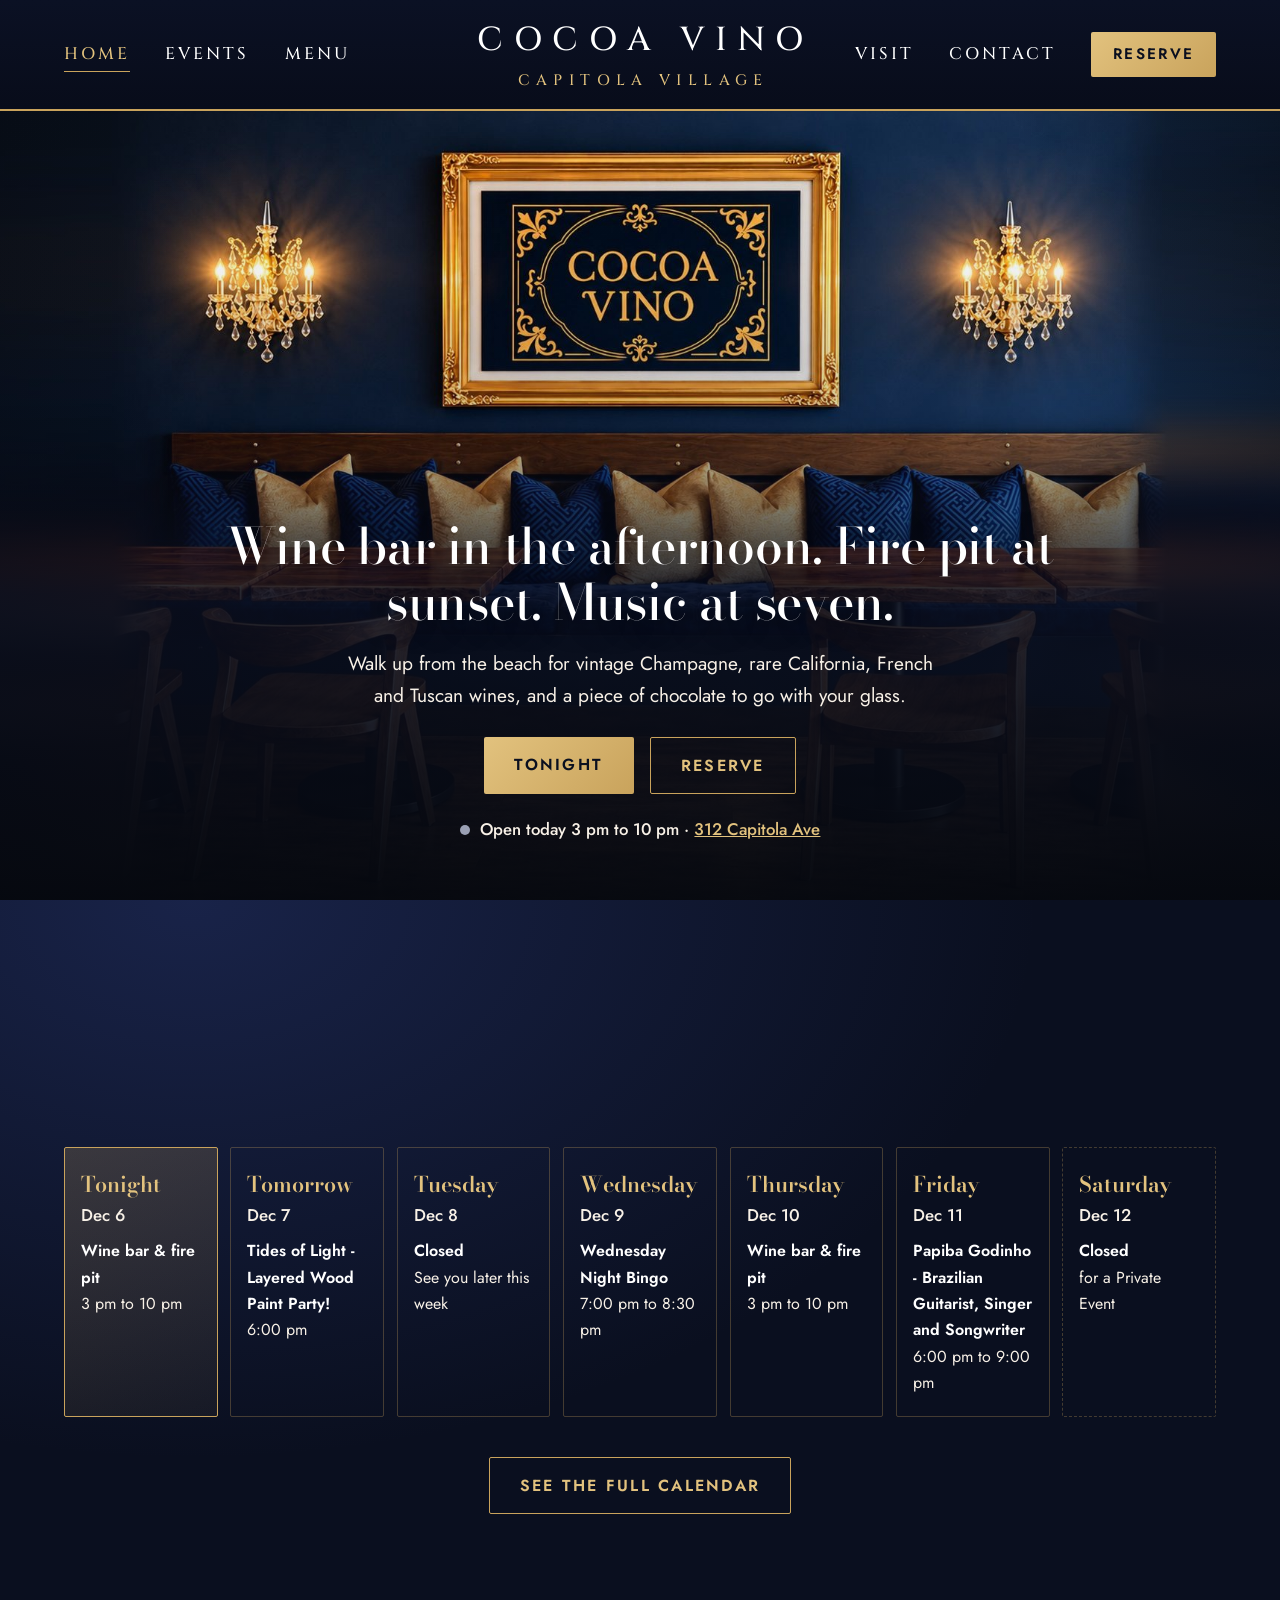
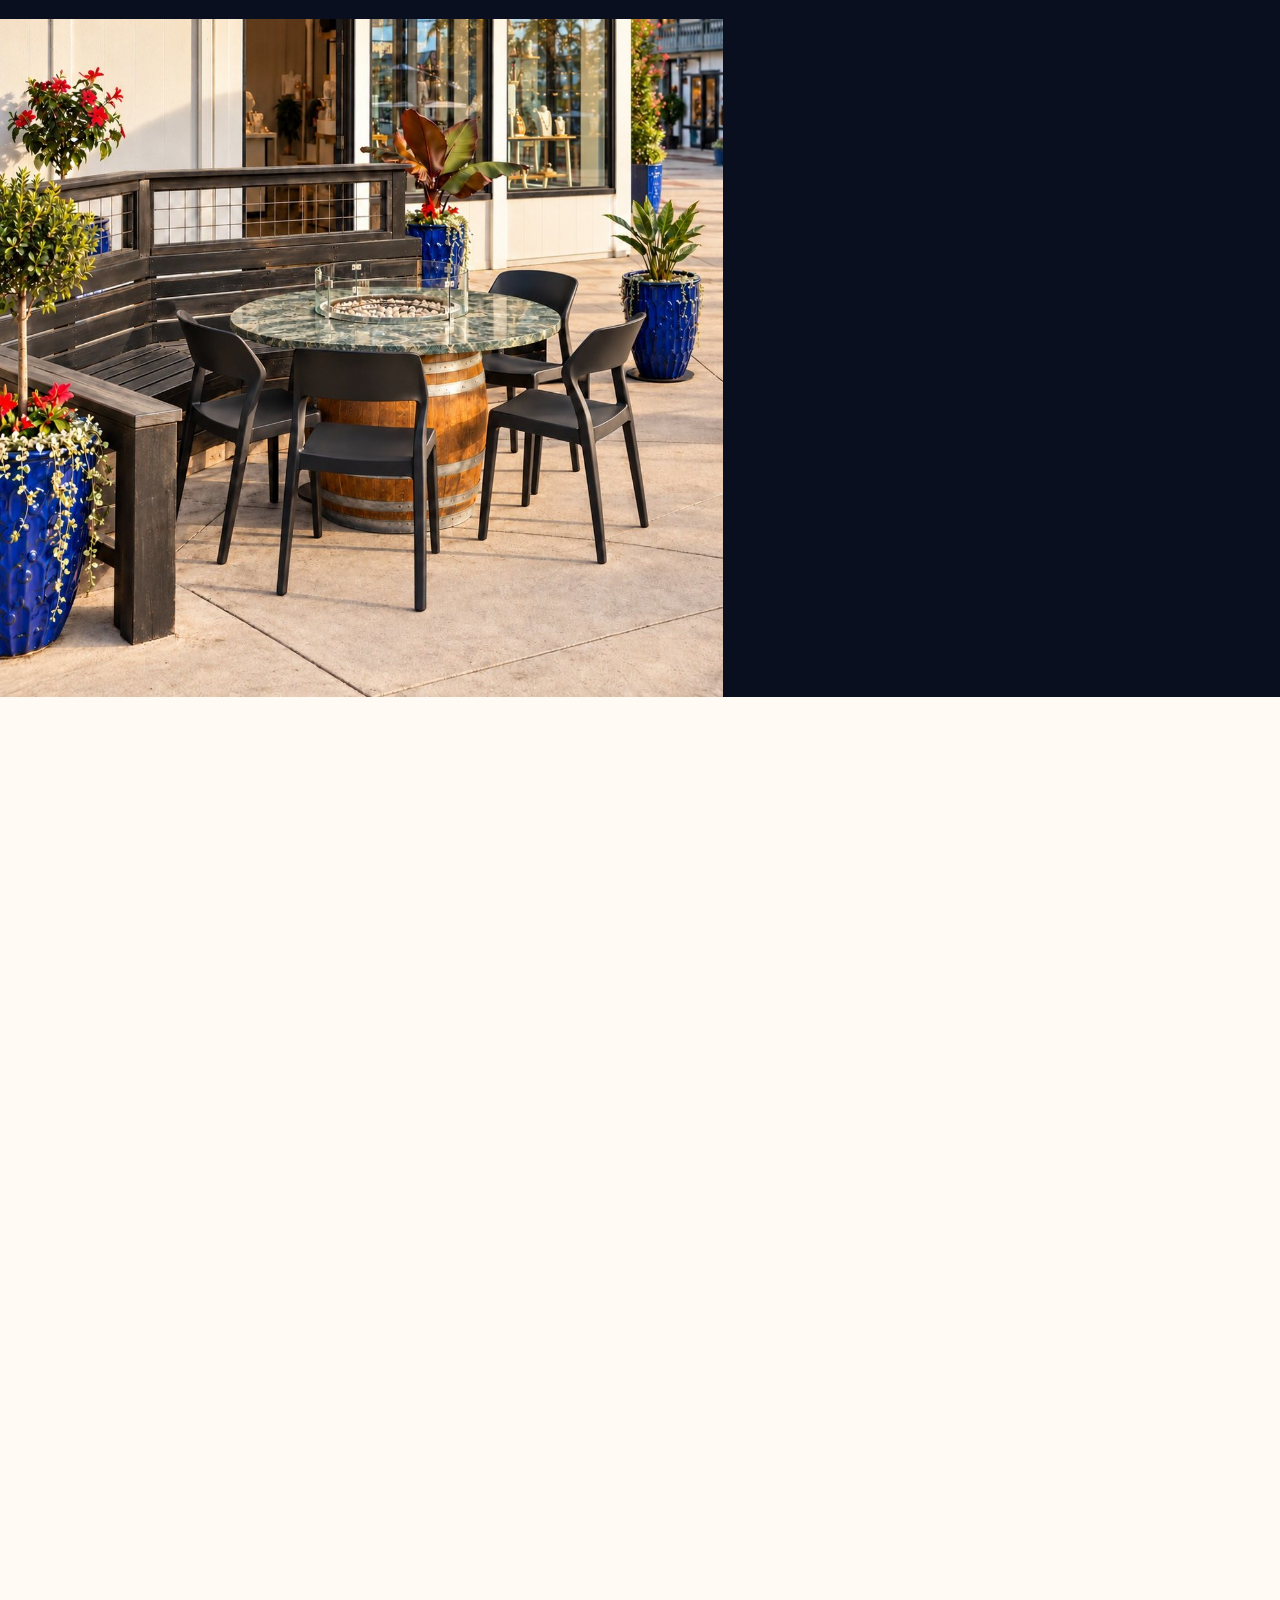
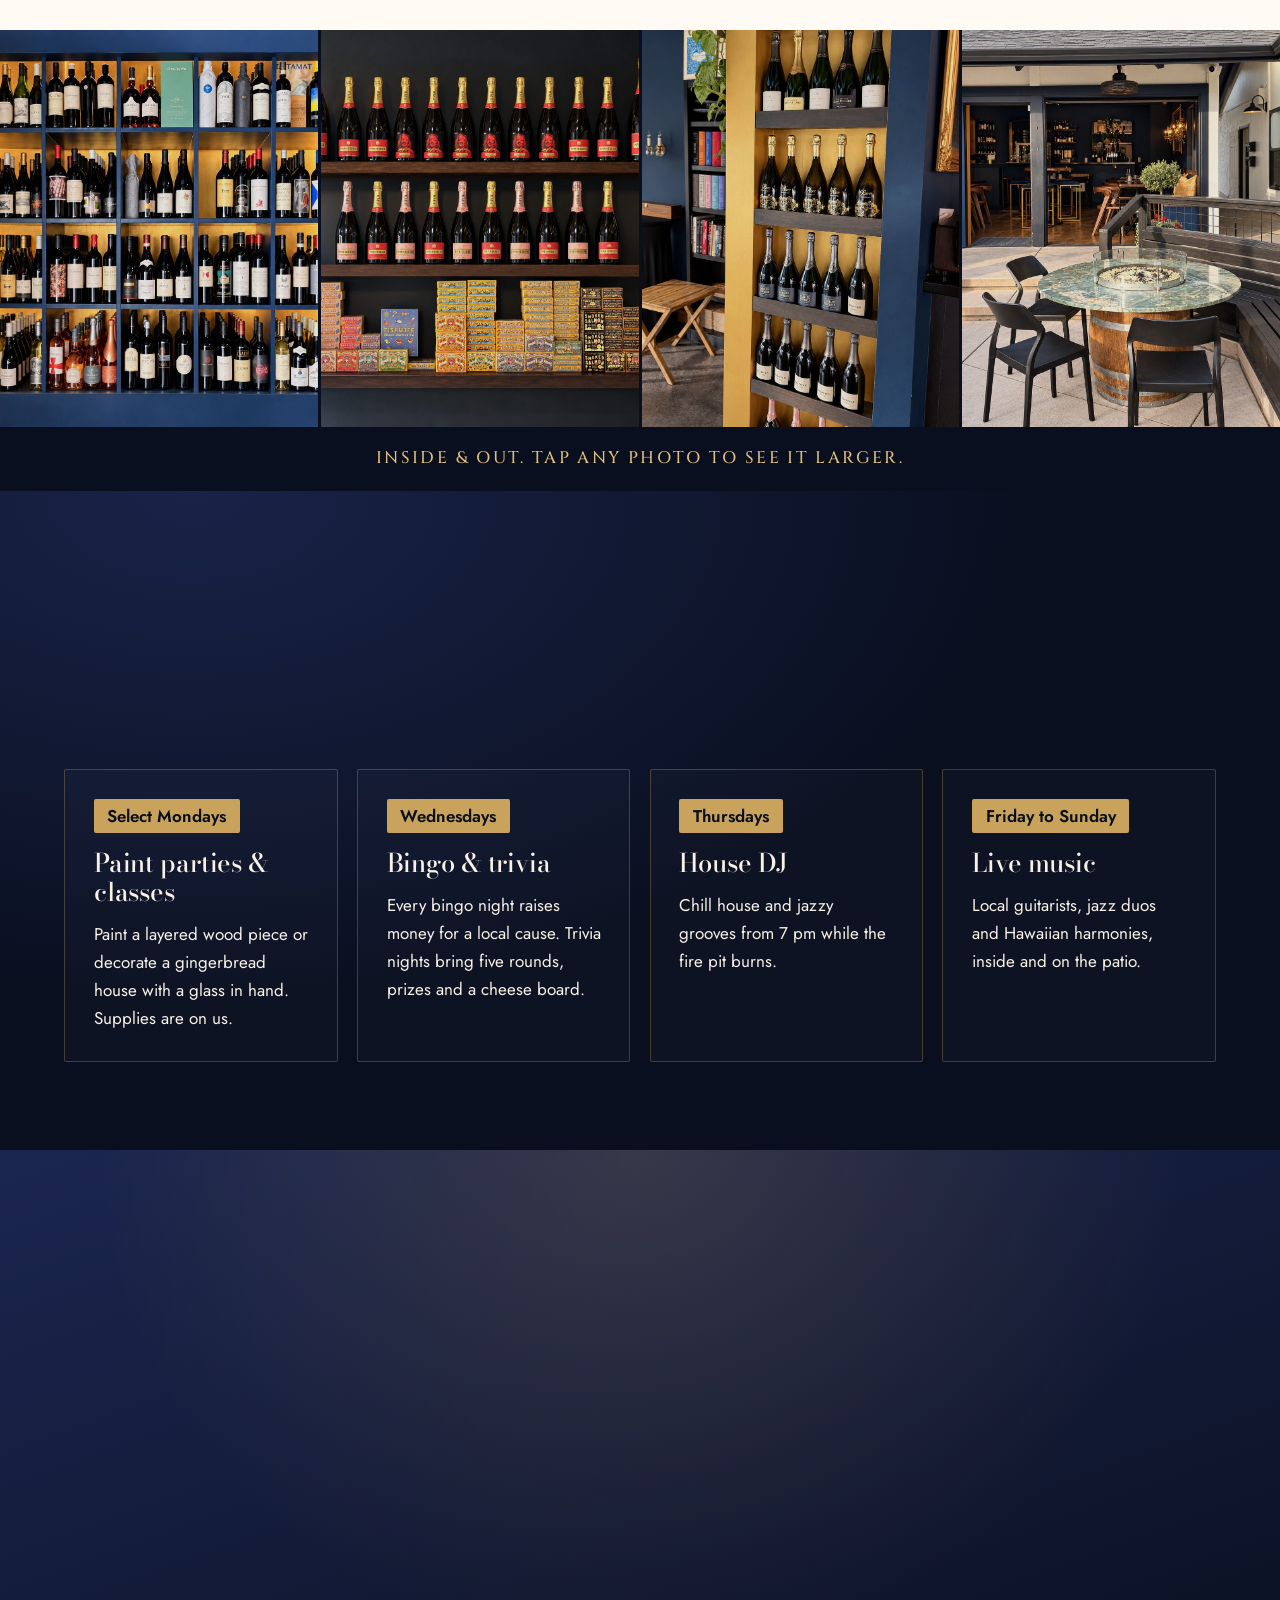
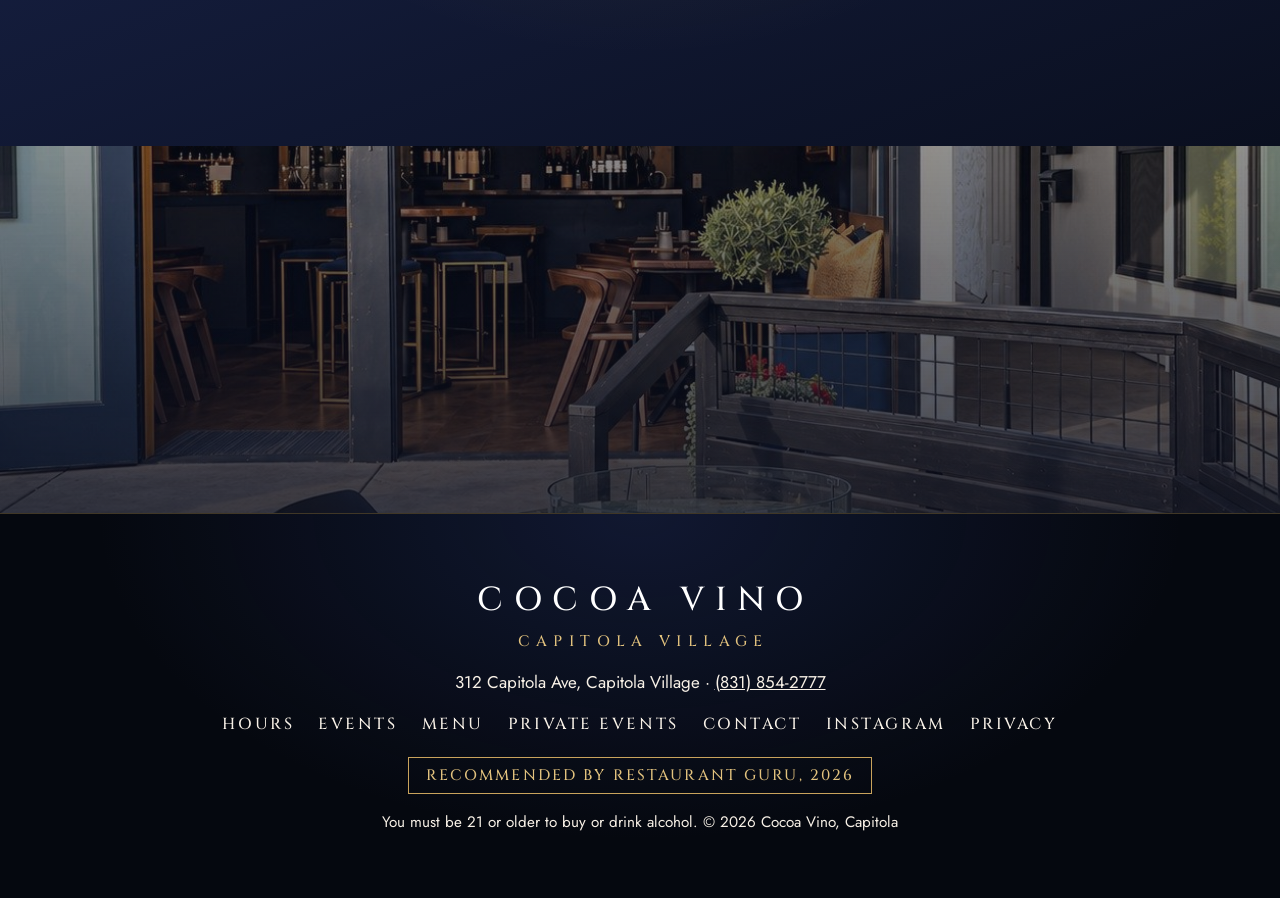
==== index.html @ b1395279 "Private Events shows the patio looking into the bar Use the open-door patio shot for the Private Eve" ====
<!doctype html>
<html lang="en">
<head>
  <meta charset="utf-8">
  <meta name="viewport" content="width=device-width, initial-scale=1">
  <meta http-equiv="Content-Security-Policy" content="default-src 'self'; script-src 'self'; style-src 'self'; font-src 'self'; img-src 'self' data:; frame-src https://www.google.com; connect-src 'self' https:; form-action 'self' https:; base-uri 'self'; object-src 'none'">
  <!-- PREVIEW: keep out of search engines until launch on cocoavinocapitola.com (see README) -->
  <meta name="robots" content="noindex, nofollow, noarchive">
  <meta name="referrer" content="strict-origin-when-cross-origin">
  <meta name="theme-color" content="#0a0f1f">
  <title>Cocoa Vino | Wine Bar, Fire Pit Patio & Live Music in Capitola Village</title>
  <meta name="description" content="Wine bar and wine shop. Wine bar in the afternoon, fire pit at sunset, music at seven. Open Wednesday to Sunday: live music Friday to Sunday, DJ Thursdays, bingo and trivia Wednesdays. 312 Capitola Ave.">
  <meta property="og:title" content="Cocoa Vino | Wine Bar, Fire Pit Patio & Live Music in Capitola Village">
  <meta property="og:description" content="Wine bar in the afternoon, fire pit at sunset, music at seven. Open Wednesday to Sunday: live music Friday to Sunday, DJ Thursdays, bingo and trivia Wednesdays. 312 Capitola Ave.">
  <meta property="og:image" content="https://kendahansen.github.io/cocoa-vino/images/share.jpg">
  <meta property="og:image:width" content="1200">
  <meta property="og:image:height" content="630">
  <meta property="og:image:alt" content="The gilded Cocoa Vino sign above a navy velvet banquette with blue and gold pillows">
  <meta name="twitter:image" content="https://kendahansen.github.io/cocoa-vino/images/share.jpg">
  <meta property="og:type" content="website">
  <meta name="twitter:card" content="summary_large_image">
  <link rel="icon" href="images/monogram.svg" type="image/svg+xml">
  <link rel="preload" href="fonts/BodoniModa.woff2" as="font" type="font/woff2" crossorigin>
  <link rel="stylesheet" href="fonts/fonts.css">
  <link rel="stylesheet" href="styles.css?v=20261030t">
</head>
<body data-page="home">
<a class="skip-link" href="#main">Skip to content</a>

<header class="nav" id="top">
  <nav class="nav-group nav-left" aria-label="Main">
    <a href="index.html" aria-current="page">Home</a>
    <a href="events.html">Events</a>
    <a href="menu.html">Menu</a>
  </nav>
  <a class="brand" href="index.html" aria-label="Cocoa Vino, home">
    <span class="brand-name">Cocoa Vino</span>
    <span class="brand-sub">Capitola Village</span>
  </a>
  <nav class="nav-group nav-right" aria-label="Visit and reserve">
    <a href="visit.html">Visit</a>
    <a href="contact.html">Contact</a>
    <a class="btn btn-small nav-reserve" data-reserve href="visit.html#reserve">Reserve</a>
  </nav>
  <button class="nav-toggle" aria-label="Open menu" aria-expanded="false"><span></span><span></span><span></span></button>
</header>

<main id="main">
<section class="hero">
  <div class="hero-inner reveal">
    <h1>Wine bar in the afternoon. Fire pit at sunset. Music at seven.</h1>
    <p class="lede">Walk up from the beach for vintage Champagne, rare California, French and Tuscan wines, and a piece of chocolate to go with your glass.</p>
    <div class="hero-cta">
      <a class="btn" href="#this-week">Tonight</a>
      <a class="btn btn-ghost" data-reserve href="visit.html#reserve">Reserve</a>
    </div>
    <p class="hero-info"><span id="open-status" aria-live="polite"></span> · <a href="visit.html#hours">312 Capitola Ave</a></p>
  </div>
</section>

<section id="this-week" class="section section-dark week-section">
  <div class="section-head reveal">
    <h2>This week</h2>
    <p>Here's what's on over the next seven days.</p>
  </div>
  <div class="week" id="week"></div>
  <p class="center"><a class="btn btn-ghost" href="events.html">See the full calendar</a></p>
</section>

<section id="patio" class="patio">
  <img class="patio-img" src="images/patio-golden.jpg" alt="The wine-barrel fire table on the patio at golden hour, with cobalt planters and red flowers" loading="lazy">
  <div class="patio-text reveal">
    <h2>The Patio</h2>
    <p>Grab the fire table when the sun starts to drop. The beach is just down the street, and the doors open right into the bar.</p>
    <a class="btn" href="private-events.html">Book the patio for a party</a>
  </div>
</section>

<section id="wine" class="section">
  <div class="split reveal">
    <div>
      <h2>Wine, Boards & Chocolate</h2>
      <ul class="wine-lines" id="wine-lines"></ul>
      <p class="choc" id="choc-line"></p>
      <a class="btn btn-ghost-dark" href="menu.html">See the menu</a>
    </div>
    <div class="about-photo"><img src="images/rare.jpg" alt="Five bottles of Rare Champagne on a gold-lit shelf" loading="lazy"></div>
  </div>
</section>

<section class="space" id="space" aria-label="Inside and out">
  <div class="space-grid">
    <button type="button" data-full="images/winewall.jpg"><img src="images/winewall.jpg" alt="The golden-lit wine wall" loading="lazy"></button>
    <button type="button" data-full="images/champagne-pantry.jpg"><img src="images/champagne-pantry.jpg" alt="Shelves of Piper-Heidsieck Champagne above tins of sardines, octopus and smoked salmon" loading="lazy"></button>
    <button type="button" data-full="images/champagne-wall.jpg"><img src="images/champagne-wall.jpg" alt="A tall gold shelf of Rare, Charles Heidsieck and Drappier Champagne" loading="lazy"></button>
    <button type="button" data-full="images/patio.jpg"><img src="images/patio.jpg" alt="The patio fire table with the doors open to the bar" loading="lazy"></button>
  </div>
  <p class="space-caption">Inside & out. Tap any photo to see it larger.</p>
</section>

<dialog class="lightbox" id="lightbox" aria-label="Photo">
  <button type="button" class="lightbox-close" aria-label="Close photo">×</button>
  <img alt="">
</dialog>

<section id="every-week" class="section section-dark">
  <div class="section-head reveal">
    <h2>Every week</h2>
    <p>Learn the rhythm and you'll always know where to be. Want to play or teach here? <a href="contact.html?topic=perform">Get in touch</a>.</p>
  </div>
  <div class="rhythm" id="rhythm"></div>
</section>

<section id="newsletter" class="section section-cocoa">
  <div class="newsletter reveal">
    <h2>Get the week's lineup before the village does.</h2>
    <p>One short email: who's playing, which cause bingo is raising money for, and the Champagne we just opened.</p>
    <form id="signup" class="signup" novalidate>
      <label class="sr-only" for="email">Email address</label>
      <input id="email" name="email" type="email" placeholder="you@example.com" required autocomplete="email" maxlength="254" inputmode="email">
      <input class="hp" type="text" name="company" tabindex="-1" autocomplete="off" aria-hidden="true">
      <button class="btn" type="submit">Send me the lineup</button>
    </form>
    <p class="form-msg" id="form-msg" role="status"></p>
    <p class="privacy-note">We only use your email for this newsletter. We never sell or share it, and you can unsubscribe any time. <a href="privacy.html">Privacy</a></p>
  </div>
</section>
<section id="private-events" class="private-band">
  <div class="private-band-inner reveal">
    <h2>Private events</h2>
    <p>Birthdays, rehearsal dinners, team nights or the whole bar. Book the patio or buy out the room.</p>
    <a class="btn" href="private-events.html">Plan your event</a>
  </div>
</section>

</main>

<nav class="action-bar" aria-label="Quick actions">
  <a href="index.html#this-week">Tonight</a>
  <a href="visit.html#hours">Hours</a>
  <a data-reserve href="visit.html#reserve">Reserve</a>
  <a data-phone class="primary" hidden>Call</a>
</nav>

<footer class="footer">
  <a class="brand brand-foot" href="index.html"><span class="brand-name">Cocoa Vino</span><span class="brand-sub">Capitola Village</span></a>
  <p>312 Capitola Ave, Capitola Village · <a data-phone data-phone-text hidden></a></p>
  <nav aria-label="Footer">
    <a href="visit.html#hours">Hours</a>
    <a href="events.html">Events</a>
    <a href="menu.html">Menu</a>
    <a href="private-events.html">Private Events</a>
    <a href="contact.html">Contact</a>
    <a data-social="instagram" target="_blank" rel="noopener" hidden>Instagram</a>
    <a data-social="facebook" target="_blank" rel="noopener" hidden>Facebook</a>
    <a href="privacy.html">Privacy</a>
  </nav>
  <p class="award">Recommended by Restaurant Guru, 2026</p>
  <p class="fine">You must be 21 or older to buy or drink alcohol. © <span id="year"></span> Cocoa Vino, Capitola</p>
</footer>

<script src="content.js?v=20261030t"></script>
<script src="main.js?v=20261030t"></script>
</body>
</html>
---- fonts/fonts.css ----
/* Self-hosted Google Fonts (latin): Bodoni Moda, Cinzel, Jost. SIL Open Font License. */
@font-face {
  font-family: 'Bodoni Moda';
  font-style: normal;
  font-weight: 400 700;
  font-display: swap;
  src: url(BodoniModa.woff2) format('woff2');
  unicode-range: U+0000-00FF, U+0131, U+0152-0153, U+02BB-02BC, U+02C6, U+02DA, U+02DC, U+0304, U+0308, U+0329, U+2000-206F, U+20AC, U+2122, U+2191, U+2193, U+2212, U+2215, U+FEFF, U+FFFD;
}
@font-face {
  font-family: 'Cinzel';
  font-style: normal;
  font-weight: 500;
  font-display: swap;
  src: url(Cinzel.woff2) format('woff2');
  unicode-range: U+0000-00FF, U+0131, U+0152-0153, U+02BB-02BC, U+02C6, U+02DA, U+02DC, U+0304, U+0308, U+0329, U+2000-206F, U+20AC, U+2122, U+2191, U+2193, U+2212, U+2215, U+FEFF, U+FFFD;
}
@font-face {
  font-family: 'Cinzel';
  font-style: normal;
  font-weight: 600;
  font-display: swap;
  src: url(Cinzel.woff2) format('woff2');
  unicode-range: U+0000-00FF, U+0131, U+0152-0153, U+02BB-02BC, U+02C6, U+02DA, U+02DC, U+0304, U+0308, U+0329, U+2000-206F, U+20AC, U+2122, U+2191, U+2193, U+2212, U+2215, U+FEFF, U+FFFD;
}
@font-face {
  font-family: 'Jost';
  font-style: normal;
  font-weight: 400;
  font-display: swap;
  src: url(Jost.woff2) format('woff2');
  unicode-range: U+0000-00FF, U+0131, U+0152-0153, U+02BB-02BC, U+02C6, U+02DA, U+02DC, U+0304, U+0308, U+0329, U+2000-206F, U+20AC, U+2122, U+2191, U+2193, U+2212, U+2215, U+FEFF, U+FFFD;
}
@font-face {
  font-family: 'Jost';
  font-style: normal;
  font-weight: 500;
  font-display: swap;
  src: url(Jost.woff2) format('woff2');
  unicode-range: U+0000-00FF, U+0131, U+0152-0153, U+02BB-02BC, U+02C6, U+02DA, U+02DC, U+0304, U+0308, U+0329, U+2000-206F, U+20AC, U+2122, U+2191, U+2193, U+2212, U+2215, U+FEFF, U+FFFD;
}
@font-face {
  font-family: 'Jost';
  font-style: normal;
  font-weight: 600;
  font-display: swap;
  src: url(Jost.woff2) format('woff2');
  unicode-range: U+0000-00FF, U+0131, U+0152-0153, U+02BB-02BC, U+02C6, U+02DA, U+02DC, U+0304, U+0308, U+0329, U+2000-206F, U+20AC, U+2122, U+2191, U+2193, U+2212, U+2215, U+FEFF, U+FFFD;
}
---- styles.css ----
/* Cocoa Vino: velvet navy, gold, cream. House rules: no italics, no small or light type. */
:root {
  --cocoa: #0a0f1f;   /* velvet blue-black */
  --cocoa-2: #141d3a;
  --wine: #1b2650;    /* deep velvet navy */
  --gold: #c9a35c;
  --gold-2: #e2c27e;
  --cream: #f8f1e7;
  --paper: #fffaf3;
  --ink: #1a1d2b;
  --muted: #4a4e5e;
  --line-dark: rgba(201, 163, 92, .3);
  --serif: "Bodoni Moda", "Didot", "Bodoni 72", Georgia, serif;   /* headlines: classic wine-label Didone */
  --caps: "Cinzel", "Trajan Pro", Georgia, serif;                 /* wordmark & navigation: carved Roman capitals */
  --sans: "Jost", "Futura", system-ui, sans-serif;               /* body: clean, modern, easy to read */
}

* { box-sizing: border-box; }
html { scroll-behavior: smooth; }
body { margin: 0; font: 400 1.0625rem/1.65 var(--sans); color: var(--ink); background: var(--paper); }
h1, h2, h3 { font-family: var(--serif); font-weight: 500; line-height: 1.12; letter-spacing: -.005em; margin: 0 0 .5em; }
h1 { font-size: clamp(2.3rem, 4.8vw, 4.1rem); }
h2 { font-size: clamp(1.9rem, 3.3vw, 2.7rem); }
h3 { font-size: 1.6rem; }
em, i { font-style: normal; }
a { color: inherit; }
p { margin: 0 0 1em; }
.center { text-align: center; }
[hidden] { display: none !important; }
.split h2:not(:first-child) { margin-top: 2.5rem; }
.sr-only { position: absolute; width: 1px; height: 1px; overflow: hidden; clip: rect(0 0 0 0); }
.hp { position: absolute; left: -9999px; width: 1px; height: 1px; opacity: 0; }
.skip-link { position: absolute; left: 1rem; top: -4rem; z-index: 50; background: var(--gold); color: var(--cocoa); padding: .6rem 1rem; border-radius: 8px; font-weight: 600; }
.skip-link:focus { top: 1rem; }
:focus-visible { outline: 3px solid var(--gold); outline-offset: 3px; }

/* Buttons */
.btn { display: inline-block; background: linear-gradient(135deg, var(--gold-2), var(--gold)); color: var(--cocoa); border: 0; padding: 1em 1.9em; border-radius: 2px;
  font: 600 1rem var(--sans); letter-spacing: .14em; text-transform: uppercase; text-decoration: none; cursor: pointer; transition: transform .2s, box-shadow .2s, filter .2s; }
.btn:hover { filter: brightness(1.07); transform: translateY(-2px); box-shadow: 0 8px 22px rgba(201, 163, 92, .3); }
.btn:disabled { opacity: .6; }
.btn-small { padding: .75em 1.4em; font-size: .95rem; }
.btn-ghost { background: transparent; color: var(--gold-2); border: 1.5px solid var(--gold); }
.btn-ghost:hover { background: rgba(201, 163, 92, .14); }
.btn-ghost-dark { background: transparent; color: var(--wine); border: 1.5px solid var(--wine); }
.btn-ghost-dark:hover { background: var(--wine); color: #fff; }
.hero-cta { display: flex; gap: 1rem; justify-content: center; flex-wrap: wrap; }
.hero-cta.left { justify-content: flex-start; margin-bottom: 1rem; }

/* Nav: centered wordmark, links either side, like a winery label */
.nav { position: fixed; inset: 0 0 auto; z-index: 10; display: grid; grid-template-columns: 1fr auto 1fr; align-items: center; gap: 2rem;
  padding: 1.1rem 5vw; color: #fff; transition: padding .35s;
  background: linear-gradient(180deg, #0b1124, #080c1a); border-bottom: 2px solid var(--gold);
  grid-template-areas: "left brand right"; }
.nav-left { grid-area: left; } .brand { grid-area: brand; } .nav-right { grid-area: right; }
.nav.scrolled { padding: .8rem 5vw; }
.brand { justify-self: center; display: flex; flex-direction: column; align-items: center; text-decoration: none; color: #fff; line-height: 1; }
.brand-name { font: 500 clamp(1.7rem, 2.6vw, 2.35rem) var(--caps); letter-spacing: .32em; margin-right: -.32em; text-transform: uppercase; }
.brand-sub { font: 500 .95rem var(--caps); letter-spacing: .42em; margin: .55rem -.42em 0 0; color: var(--gold-2); text-transform: uppercase; }
.nav.scrolled .nav.scrolled .brand-sub { margin-top: .35rem; }
.nav-group { display: flex; align-items: center; gap: 2.2rem; }
.nav-left { justify-self: start; }
.nav-right { justify-self: end; }
.nav-group a:not(.btn) { position: relative; text-decoration: none; font: 500 1.05rem var(--caps); letter-spacing: .18em; text-transform: uppercase; color: #fff; padding: .3rem 0; }
.nav-group a:not(.btn)::after { content: ""; position: absolute; left: 0; right: 100%; bottom: -2px; height: 1.5px; background: var(--gold); transition: right .3s; }
.nav-group a:not(.btn):hover, .nav-group a[aria-current="page"] { color: var(--gold-2); }
.nav-group a:not(.btn):hover::after, .nav-group a[aria-current="page"]::after { right: 0; }
.nav-reserve { letter-spacing: .16em; }
.nav-toggle { display: none; }
.brand-foot { margin-bottom: 1rem; }

/* Hero: the navy room with the gold Cocoa Vino sign */
.hero { position: relative; min-height: 100vh; display: grid; place-items: end center; text-align: center; color: #fff; padding: 11rem 1rem 3.5rem;
  background:
    linear-gradient(180deg, rgba(10, 15, 31, 0) 0%, rgba(10, 15, 31, .05) 30%, rgba(10, 15, 31, .15) 46%, rgba(10, 15, 31, .86) 66%, rgba(5, 8, 15, .98) 100%),
    radial-gradient(ellipse 62% 85% at 50% 38%, rgba(5, 8, 15, 0) 55%, rgba(5, 8, 15, .7) 100%),
    url("images/hero-wide.jpg") center 108px/auto calc(100vh - 108px) no-repeat,
    linear-gradient(160deg, var(--cocoa-2) 0%, #05080f 100%); }
.hero-inner { position: relative; z-index: 1; max-width: 880px; }
.hero h1 { font-size: clamp(2.2rem, 3.9vw, 3.5rem); text-shadow: 0 2px 30px rgba(0, 0, 0, .7); margin-bottom: .35em; }
.lede { font-size: 1.2rem; max-width: 620px; margin: 0 auto 1.6rem; color: var(--cream); }
.hero-info { margin: 1.4rem 0 0; font-size: 1.05rem; font-weight: 500; color: var(--cream); }
.hero-info a { color: var(--gold-2); }
.dot { display: inline-block; width: 10px; height: 10px; border-radius: 50%; background: #9aa0b4; margin-right: .35em; }
.dot.open { background: #4ade80; box-shadow: 0 0 0 0 rgba(74, 222, 128, .7); animation: pulse 2s infinite; }
@keyframes pulse { 70% { box-shadow: 0 0 0 10px rgba(74, 222, 128, 0); } 100% { box-shadow: 0 0 0 0 rgba(74, 222, 128, 0); } }

/* Inner page headers */
.page-head { padding: 12rem 5vw 4.5rem; text-align: center; color: #fff;
  background: radial-gradient(ellipse at 20% 0%, rgba(52, 72, 150, .5), transparent 60%), linear-gradient(160deg, var(--cocoa-2), var(--cocoa)); }
.page-head p { font-size: 1.2rem; max-width: 640px; margin: 0 auto; color: var(--cream); }
.page-head-photo { background: linear-gradient(180deg, rgba(10, 15, 31, .7), rgba(10, 15, 31, .88)), url("images/winewall.jpg") center/cover; }
.page-head-patio { background: linear-gradient(180deg, rgba(10, 15, 31, .25), rgba(10, 15, 31, .65)), url("images/patio.jpg") center 42%/cover; }
.page-head-bar { background: linear-gradient(180deg, rgba(10, 15, 31, .3), rgba(10, 15, 31, .72)), url("images/bar.jpg") center 45%/cover; }
.page-head-sign { background: linear-gradient(180deg, rgba(10, 15, 31, .35), rgba(10, 15, 31, .75)), url("images/interior.jpg") center 70%/cover; }
.page-head-entrance { background: linear-gradient(180deg, rgba(10, 15, 31, .3), rgba(10, 15, 31, .72)), url("images/patio-golden.jpg") center 55%/cover; }
.page-head-room { background: linear-gradient(180deg, rgba(10, 15, 31, .35), rgba(10, 15, 31, .75)), url("images/interior.jpg") center 70%/cover; }

/* Sections */
.section { padding: 5.5rem 5vw; }
.section-head { max-width: 680px; margin: 0 auto 2.5rem; text-align: center; }
/* Simple gold bar under titles */
.section-head h2::after, .page-head h1::after, .newsletter h2::after, .private-band h2::after, .patio-text h2::after, .menu-inner h2::after {
  content: ""; display: block; width: 64px; height: 3px; margin: 1.1rem auto 0; background: linear-gradient(90deg, var(--gold), var(--gold-2)); }
.patio-text h2::after, .menu-inner h2::after { margin-left: 0; }
.section-head p { font-size: 1.15rem; color: var(--muted); }
.section-dark { background: radial-gradient(ellipse at 15% 0%, rgba(52, 72, 150, .35), transparent 55%), var(--cocoa); color: var(--cream); }
.section-dark .section-head p { color: var(--cream); }
.section-cocoa { background: radial-gradient(ellipse at 50% 0%, rgba(201, 163, 92, .18), transparent 60%), linear-gradient(160deg, var(--wine) 0%, var(--cocoa) 100%); color: #fff; }
.split { max-width: 1100px; margin: 0 auto; display: grid; grid-template-columns: 1fr 1fr; gap: 4rem; align-items: center; }

/* This Week strip */
.week { display: grid; grid-template-columns: repeat(7, 1fr); gap: .8rem; max-width: 1300px; margin: 0 auto 2.5rem; }
.day { display: block; text-decoration: none; padding: 1.2rem 1rem; border-radius: 2px; border: 1px solid var(--line-dark); color: var(--cream); transition: border-color .2s, transform .2s; }
.day:hover { border-color: var(--gold); transform: translateY(-3px); }
.day.is-today { background: linear-gradient(160deg, rgba(201, 163, 92, .22), rgba(201, 163, 92, .06)); border-color: var(--gold); }
.day.is-closed { border-style: dashed; }
.day-name { display: block; font: 600 1.35rem var(--serif); color: var(--gold-2); }
.day-date { display: block; font-weight: 500; margin-bottom: .6rem; }
.day p { margin: 0; font-size: 1rem; }
.day .day-title { font-weight: 600; color: #fff; margin-top: .4rem; }

/* The Patio */
.patio { position: relative; display: grid; grid-template-columns: 1.3fr 1fr; background: var(--cocoa); color: var(--cream); }
.patio-img { width: 100%; height: 100%; min-height: 520px; object-fit: cover; display: block; }
.patio-text { padding: 4rem 5vw; align-self: center; }
.patio-text p { font-size: 1.2rem; }

/* Wine & chocolate */
.wine-lines { list-style: none; padding: 0; margin: 0 0 1.2rem; }
.wine-lines li { padding: .8rem 0; border-bottom: 1px solid #e6dccb; font-size: 1.08rem; }
.choc { font-size: 1.08rem; margin-bottom: 1.6rem; }
.about-photo { position: relative; isolation: isolate; }
.about-photo img { width: 100%; display: block; border-radius: 2px; border: 1px solid rgba(201, 163, 92, .5); box-shadow: 0 30px 60px rgba(10, 15, 31, .35); }
.program { max-width: 1100px; margin: 0 auto; display: grid; grid-template-columns: repeat(2, 1fr); gap: 2rem 4rem; }
.program-item { border-top: 3px solid var(--gold); padding-top: 1.2rem; }
.program-item p { font-size: 1.12rem; }
.wine-list { width: 100%; max-width: 900px; margin: 0 auto; border-collapse: collapse; font-size: 1.05rem; }
.wine-list th, .wine-list td { padding: .8rem; border-bottom: 1px solid var(--line-dark); text-align: left; }

/* Every Week */
.rhythm { max-width: 1200px; margin: 0 auto; display: grid; grid-template-columns: repeat(4, 1fr); gap: 1.2rem; }
.beat { padding: 1.8rem; border-radius: 2px; border: 1px solid var(--line-dark); background: rgba(255, 255, 255, .02); }
.beat-day { display: inline-block; background: var(--gold); color: var(--cocoa); font-weight: 600; padding: .2em .8em; border-radius: 2px; margin-bottom: 1rem; }
.beat p { margin: 0; }

/* Newsletter */
.newsletter { max-width: 640px; margin: 0 auto; text-align: center; }
.newsletter > p { font-size: 1.12rem; }
.signup { display: flex; gap: .6rem; margin: 2rem 0 1rem; }
.signup input { flex: 1; padding: .95em 1.2em; border-radius: 2px; border: 0; font: 1rem var(--sans); }
.form-msg { min-height: 1.5em; font-weight: 600; }
.form-msg.error { color: #ffb4b4; }
.event-form .form-msg.error { color: #a12b2b; }
.privacy-note { font-size: .95rem; }
.privacy-note a { color: var(--gold-2); }
.event-form .privacy-note a { color: var(--wine); }

/* What's On */
.filters { display: flex; flex-wrap: wrap; gap: .6rem; justify-content: center; margin-bottom: 2.5rem; }
.chip { border: 1.5px solid var(--line-dark); background: transparent; padding: .55em 1.3em; border-radius: 2px; cursor: pointer; font: 500 1rem var(--sans); color: var(--cream); }
.chip.active, .chip:hover { background: var(--gold); color: var(--cocoa); border-color: var(--gold); }
.events { max-width: 960px; margin: 0 auto; display: grid; gap: 1rem; }
.event { display: grid; grid-template-columns: auto 1fr auto; gap: 1.5rem; align-items: center; padding: 1.5rem;
  border: 1px solid var(--line-dark); border-radius: 2px; transition: background .2s, border-color .2s; }
.event:hover { background: rgba(201, 163, 92, .05); border-color: rgba(201, 163, 92, .6); }
.event.has-img { grid-template-columns: 150px auto 1fr auto; }
.event-img { width: 150px; aspect-ratio: 1; object-fit: cover; border-radius: 2px; }
.event-date { text-align: center; color: var(--cocoa); background: linear-gradient(135deg, var(--gold-2), var(--gold)); border-radius: 2px; padding: .6rem 1rem; min-width: 76px; }
.event-date .m { display: block; text-transform: uppercase; font-weight: 600; letter-spacing: .1em; }
.event-date .d { display: block; font: 700 2.1rem/1 var(--serif); }
.event h3 { margin: 0 0 .2rem; }
.event p { margin: .2rem 0 0; }
.event .when { color: var(--gold-2); font-weight: 500; }
.badge { display: inline-block; border: 1.5px solid var(--gold); color: var(--gold-2); font-size: .95rem; font-weight: 600; padding: .1em .6em; border-radius: 6px; margin-bottom: .4rem; }
.tonight { background: var(--gold); color: var(--cocoa); padding: .05em .5em; border-radius: 4px; }
.event-actions { display: flex; flex-direction: column; gap: .5rem; }
.cal-btn { background: none; border: 1.5px solid var(--line-dark); color: var(--gold-2); border-radius: 2px; padding: .55em 1em; font: 500 .95rem var(--sans); cursor: pointer; }
.cal-btn:hover { background: rgba(201, 163, 92, .14); }
.event-closed { grid-template-columns: auto 1fr; border-style: dashed; }
.event-closed .event-date { background: transparent; color: var(--gold-2); border: 1.5px solid var(--gold); }
.empty { text-align: center; font-size: 1.1rem; }

/* Private events */
.perks { padding: 0; list-style: none; margin: 1rem 0 1.5rem; }
.perks li { padding: .8rem 0; position: relative; border-bottom: 1px solid #e6dccb; font-size: 1.08rem; }
.event-form { background: #fff; border-radius: 2px; padding: 2rem; box-shadow: 0 20px 50px rgba(10, 15, 31, .12); border-top: 4px solid var(--gold); }
.event-form label { display: block; font-weight: 600; margin-bottom: 1rem; }
.event-form input, .event-form select, .event-form textarea { display: block; width: 100%; margin-top: .35rem; padding: .8em 1em; font: 1rem var(--sans);
  border: 1.5px solid #d8cbbb; border-radius: 2px; background: var(--paper); color: var(--ink); }
.event-form .row { display: grid; grid-template-columns: 1fr 1fr; gap: 1rem; }

/* Visit */
.status-line { font-size: 1.15rem; font-weight: 600; }
.hours { border-collapse: collapse; width: 100%; max-width: 380px; margin-bottom: 1rem; font-size: 1.05rem; }
.hours td { padding: .45rem 0; border-bottom: 1px solid #e6dccb; }
.hours td:last-child { text-align: right; }
.hours tr.today td { font-weight: 700; color: var(--wine); }
.split h2 + p, .split h2 { scroll-margin-top: 6rem; }
.map { aspect-ratio: 1; }
.map-load { width: 100%; height: 100%; display: flex; flex-direction: column; align-items: center; justify-content: center; gap: .4rem;
  border: 1.5px solid rgba(201, 163, 92, .5); border-radius: 2px; cursor: pointer; color: var(--cream); font: 500 1.05rem var(--sans);
  background: linear-gradient(180deg, rgba(10, 15, 31, .55), rgba(10, 15, 31, .85)), url("images/patio-golden.jpg") center/cover; }
.map-load:hover { border-color: var(--gold); }
.map-load strong { font: 600 2rem var(--serif); color: var(--gold-2); }
.map iframe { width: 100%; height: 100%; border: 0; border-radius: 2px; }

/* Contact */
.split-top { align-items: start; }
.contact-list { list-style: none; padding: 0; margin: 0 0 1rem; font-size: 1.1rem; }
.contact-list li { padding: .6rem 0; border-bottom: 1px solid #e6dccb; }
.contact-label { display: inline-block; min-width: 7rem; font: 500 1rem var(--caps); letter-spacing: .12em; text-transform: uppercase; color: var(--wine); }

/* Footer */
.footer { background: radial-gradient(ellipse at 50% 0%, rgba(52, 72, 150, .25), transparent 60%), #05080f; border-top: 1px solid var(--line-dark); color: var(--cream); text-align: center; padding: 4rem 5vw 3rem; }
.footer .brand-foot { display: inline-flex; }
.award { display: inline-block; margin: .4rem 0 1rem; padding: .45em 1.1em; border: 1px solid var(--gold); color: var(--gold-2); font: 500 .95rem var(--caps); letter-spacing: .14em; text-transform: uppercase; }
.footer nav a { font: 500 1rem var(--caps); letter-spacing: .16em; text-transform: uppercase; }
.footer nav { display: flex; flex-wrap: wrap; gap: 1.5rem; justify-content: center; margin: 1rem 0; }
.footer nav a, .footer p a { color: var(--cream); }
.footer nav a { text-decoration: none; font-weight: 500; }
.footer nav a[hidden], .footer p a[hidden] { display: none; }
.fine { font-size: .95rem; color: inherit; }

/* Mobile quick-action bar (hidden on desktop) */
.action-bar { display: none; }

/* Reveal on scroll */
.reveal { opacity: 0; transform: translateY(24px); transition: opacity .8s, transform .8s; }
.reveal.in { opacity: 1; transform: none; }
@media (prefers-reduced-motion: reduce) {
  .reveal { opacity: 1; transform: none; }
  .dot.open { animation: none; }
  html { scroll-behavior: auto; }
}

/* Tablet */
@media (max-width: 1100px) {
  .nav { gap: 1rem; padding-left: 3vw; padding-right: 3vw; }
  .nav-group { gap: 1.1rem; }
  .nav-group a:not(.btn) { font-size: .95rem; letter-spacing: .1em; }
  .nav-reserve { padding: .7em 1em; letter-spacing: .1em; }
  .brand-name { font-size: 1.5rem; letter-spacing: .22em; margin-right: -.22em; }
  .brand-sub { font-size: .9rem; letter-spacing: .26em; margin-right: -.26em; }
  .week { grid-template-columns: repeat(4, 1fr); }
  .rhythm { grid-template-columns: repeat(2, 1fr); }
}

/* Phones */
@media (max-width: 800px) {
  .nav, .nav.scrolled { grid-template-columns: 1fr auto; grid-template-areas: "brand toggle" "left left" "right right"; padding: .9rem 16px; column-gap: 1rem; row-gap: 0; }
  .nav-toggle { grid-area: toggle; }
  .brand { justify-self: start; align-items: flex-start; }
    .brand-name { font-size: 1.45rem; letter-spacing: .24em; }
  .brand-sub { font-size: .95rem; letter-spacing: .22em; margin-top: .35rem; }
  .nav-toggle { display: flex; flex-direction: column; justify-content: center; gap: 6px; width: 44px; height: 44px; background: none; border: 1px solid var(--line-dark); cursor: pointer; padding: 0 10px; }
  .nav-toggle span { display: block; height: 1.5px; background: var(--gold-2); transition: transform .3s, opacity .3s; }
  .nav.open .nav-toggle span:nth-child(1) { transform: translateY(7.5px) rotate(45deg); }
  .nav.open .nav-toggle span:nth-child(2) { opacity: 0; }
  .nav.open .nav-toggle span:nth-child(3) { transform: translateY(-7.5px) rotate(-45deg); }
  .nav-group { display: none; grid-column: 1 / -1; flex-direction: column; align-items: flex-start; gap: 1.1rem; }
  .nav.open .nav-group { display: flex; }
  .nav.open .nav-left { padding-top: 1rem; border-top: 1px solid var(--line-dark); }
  .nav-group a:not(.btn) { font-size: 1.15rem; }
  .nav-right { justify-self: start; padding-bottom: .8rem; }
  /* Hero: the sign as a photo band on top, words below */
  .hero { min-height: auto; padding: calc(76px + 64vw) 16px 6rem;
    background-image: linear-gradient(180deg, rgba(10, 15, 31, .5) 0, rgba(10, 15, 31, 0) 70px, rgba(10, 15, 31, 0) calc(76px + 40vw), #0a0f1f calc(76px + 64vw)),
      url("images/interior.jpg"), linear-gradient(180deg, #0a0f1f, #05080f);
    background-size: 100% 100%, 150% auto, 100% 100%; background-position: 0 0, 50% 76px, 0 0; }
  .hero h1 { font-size: 2.15rem; }
  @media (max-height: 700px) { .hero { padding-top: calc(76px + 40vw); padding-bottom: 5.5rem; background-size: 100% 100%, 120% auto, 100% 100%; } .hero h1 { font-size: 1.95rem; } .lede { font-size: 1rem; margin-bottom: 1rem; } }
  .lede { font-size: 1.05rem; margin-bottom: 1.2rem; }
  .hero-info { margin-top: 1rem; }
  .section { padding: 4rem 16px; }
  .page-head { padding: 8.5rem 16px 3rem; }
  .split, .patio, .program { grid-template-columns: 1fr; gap: 2.5rem; }
  .patio-img { min-height: 300px; }
  .patio-text { padding: 2.5rem 16px 3rem; }
  .week { grid-template-columns: 1fr; gap: .6rem; }
  .day { display: grid; grid-template-columns: 7.5rem 1fr; column-gap: .8rem; padding: .9rem 1rem; }
  .day-name, .day-date { grid-column: 1; }
  .day-date { margin: 0; }
  .day p { grid-column: 2; grid-row: span 1; }
  .day .day-title { margin-top: 0; }
  .rhythm { grid-template-columns: 1fr; }
  .event, .event.has-img { grid-template-columns: auto 1fr; }
  .event-img { grid-column: 1 / -1; width: 100%; aspect-ratio: 16/9; }
  .event .event-actions { grid-column: 1 / -1; flex-direction: row; flex-wrap: wrap; }
  .signup { flex-direction: column; }
  .event-form .row { grid-template-columns: 1fr; }
  /* One-thumb bar: Tonight, Hours, Reserve, Call */
  .action-bar { display: flex; position: fixed; inset: auto 0 0; z-index: 20; background: rgba(10, 15, 31, .97);
    border-top: 1px solid var(--line-dark); padding: .5rem .5rem calc(.5rem + env(safe-area-inset-bottom)); gap: .4rem; }
  .action-bar a { flex: 1; text-align: center; color: #fff; text-decoration: none; font-size: 1rem; font-weight: 600; padding: .8rem .2rem; border-radius: 2px; }
  .action-bar a.primary { background: var(--gold); color: var(--cocoa); }
  .action-bar a[hidden] { display: none; }
  body { padding-bottom: 4.8rem; }
}

/* Inside & out photo band with lightbox */
.space { background: var(--cocoa); padding: 0 0 1.4rem; }
.space-grid { display: grid; grid-template-columns: repeat(4, 1fr); gap: 3px; }
.space-grid button { padding: 0; border: 0; background: none; cursor: zoom-in; overflow: hidden; aspect-ratio: 4 / 5; }
.space-grid img { width: 100%; height: 100%; object-fit: cover; display: block; transition: transform .8s ease, filter .8s ease; filter: brightness(.92); }
.space-grid button:hover img, .space-grid button:focus-visible img { transform: scale(1.05); filter: brightness(1.05); }
.space-caption { text-align: center; color: var(--gold-2); font: 500 1.05rem var(--caps); letter-spacing: .14em; text-transform: uppercase; margin: 1.2rem 0 0; }
.lightbox { border: 0; padding: 0; background: none; max-width: 94vw; max-height: 94vh; }
.lightbox::backdrop { background: rgba(5, 8, 15, .92); }
.lightbox img { max-width: 94vw; max-height: 90vh; display: block; border: 1px solid var(--line-dark); }
.lightbox-close { position: absolute; top: 10px; right: 10px; width: 44px; height: 44px; border: 0; background: var(--gold); color: var(--cocoa); font-size: 1.6rem; cursor: pointer; }
@media (max-width: 800px) { .space-grid { grid-template-columns: repeat(2, 1fr); } }

/* Menu page */
.menu-tabs { position: sticky; top: 92px; z-index: 5; display: flex; gap: .5rem; justify-content: center; flex-wrap: wrap; padding: .8rem 16px;
  background: rgba(255, 250, 243, .97); border-bottom: 1px solid #e6dccb; }
.menu-tabs a { text-decoration: none; font-weight: 600; color: var(--wine); padding: .5em 1.1em; border-radius: 2px; border: 1.5px solid #d8cbbb; }
.menu-tabs a:hover, .menu-tabs a.active { background: var(--wine); color: #fff; border-color: var(--wine); }
.menu-section { scroll-margin-top: 130px; }
.menu-inner { max-width: 860px; margin: 0 auto; }
.menu-intro { font-size: 1.15rem; }
.menu-photo { width: 100%; display: block; margin: .5rem 0 1.5rem; border: 1px solid var(--line-dark); box-shadow: 0 20px 50px rgba(10, 15, 31, .25); }
.menu-ask { font-weight: 600; color: #7d5a1e; }
.section-dark .menu-ask { color: var(--gold-2); }
.menu-list { list-style: none; padding: 0; margin: 1.5rem 0 0; }
.menu-list li { display: flex; justify-content: space-between; gap: 1.5rem; padding: 1.1rem 0; border-bottom: 1px solid #e6dccb; }
.section-dark .menu-list li { border-color: var(--line-dark); }
.menu-list strong { font-size: 1.15rem; }
.menu-list p { margin: .2rem 0 0; }
.menu-region { color: #7d5a1e; font-weight: 600; margin-left: .3rem; }
.section-dark .menu-region { color: var(--gold-2); }
.prices { display: flex; gap: 1.2rem; white-space: nowrap; font-weight: 600; }
.price-label { font-weight: 500; }

/* Private events band at the bottom of Home */
.private-band { padding: 4.5rem 5vw; color: #fff; text-align: center;
  background: linear-gradient(180deg, rgba(10, 15, 31, .45), rgba(10, 15, 31, .8)), url("images/patio.jpg") center 42%/cover; }
.private-band-inner { max-width: 640px; margin: 0 auto; }
.private-band p { font-size: 1.15rem; color: var(--cream); }
@media (max-width: 800px) {
  .menu-tabs { top: 76px; justify-content: flex-start; flex-wrap: nowrap; overflow-x: auto; }
  .menu-tabs a { flex: none; }
  .menu-list li { flex-direction: column; gap: .4rem; }
}

/* Privacy page */
.legal { max-width: 720px; margin: 0 auto; }
.legal h1 { font-size: clamp(2.4rem, 6vw, 3.5rem); margin-top: 1rem; }
.legal h2 { font-size: 1.7rem; margin-top: 2rem; }
.legal a { color: var(--wine); }
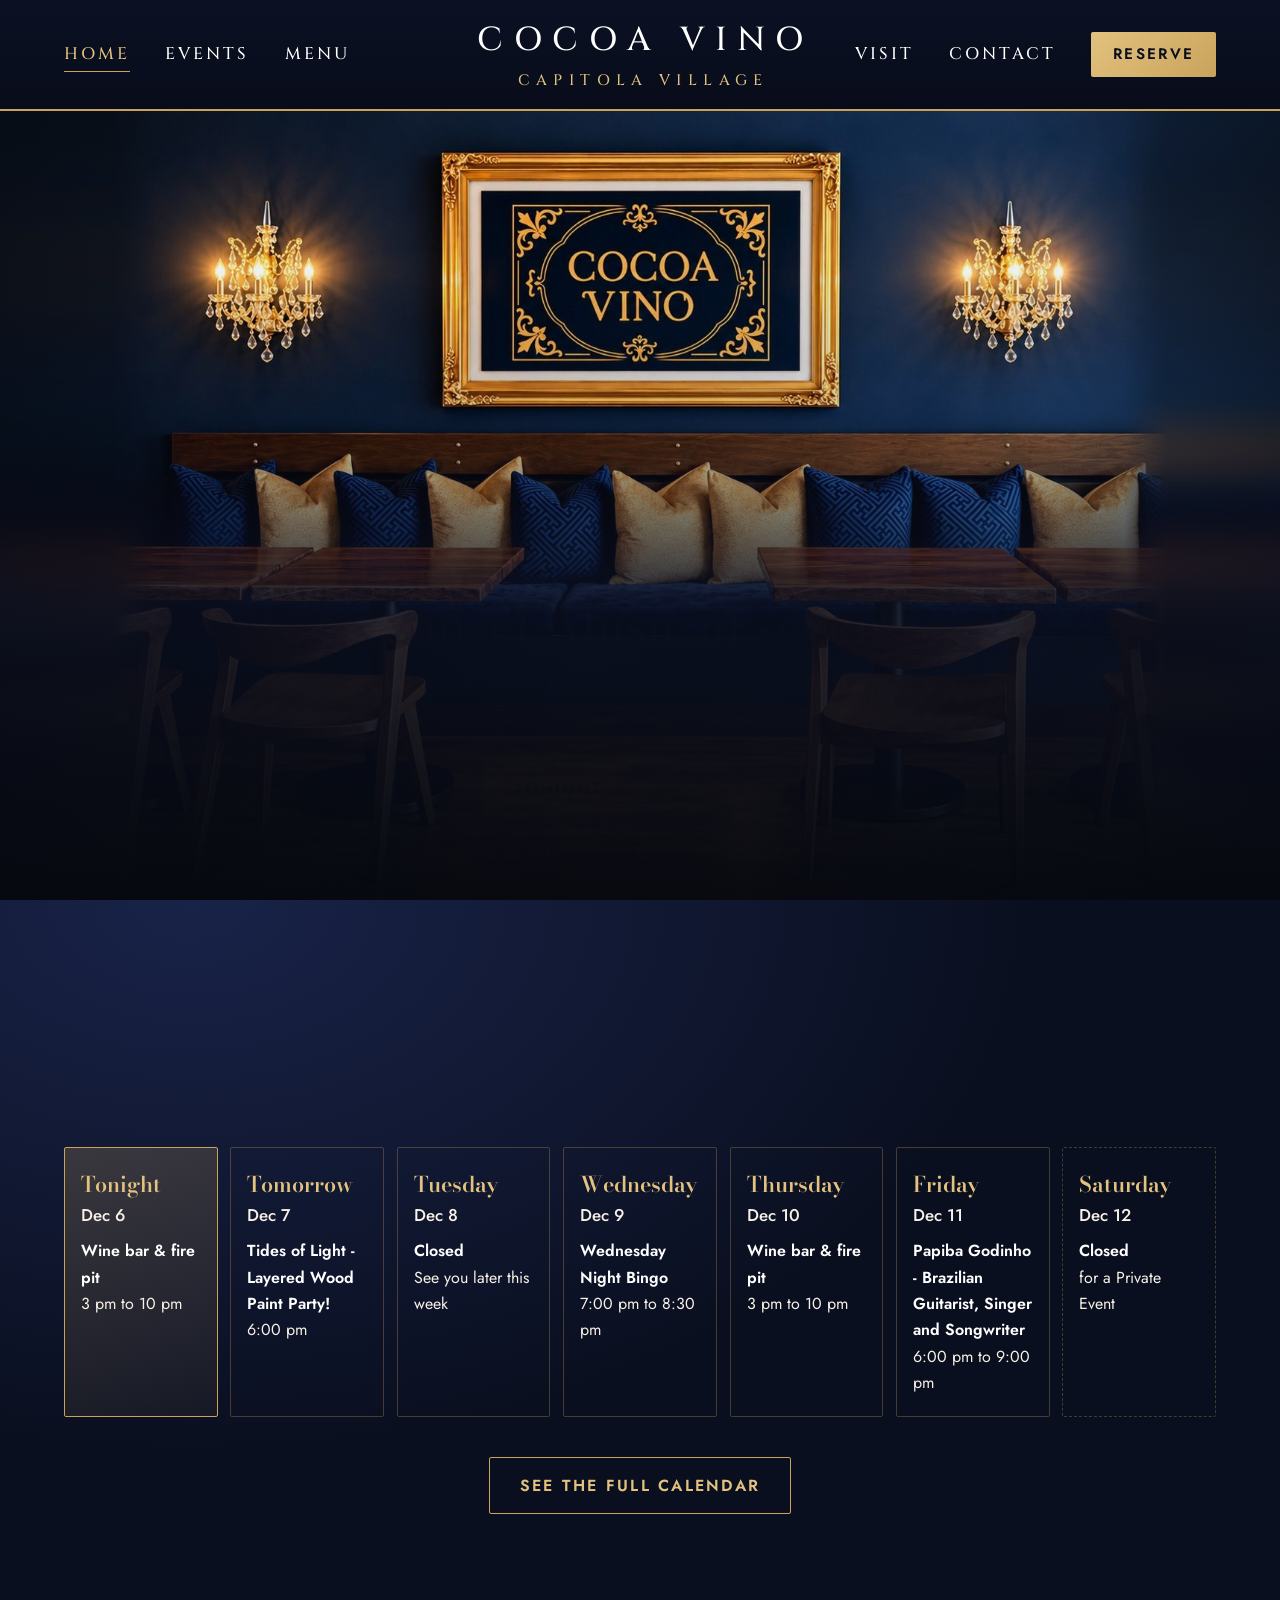
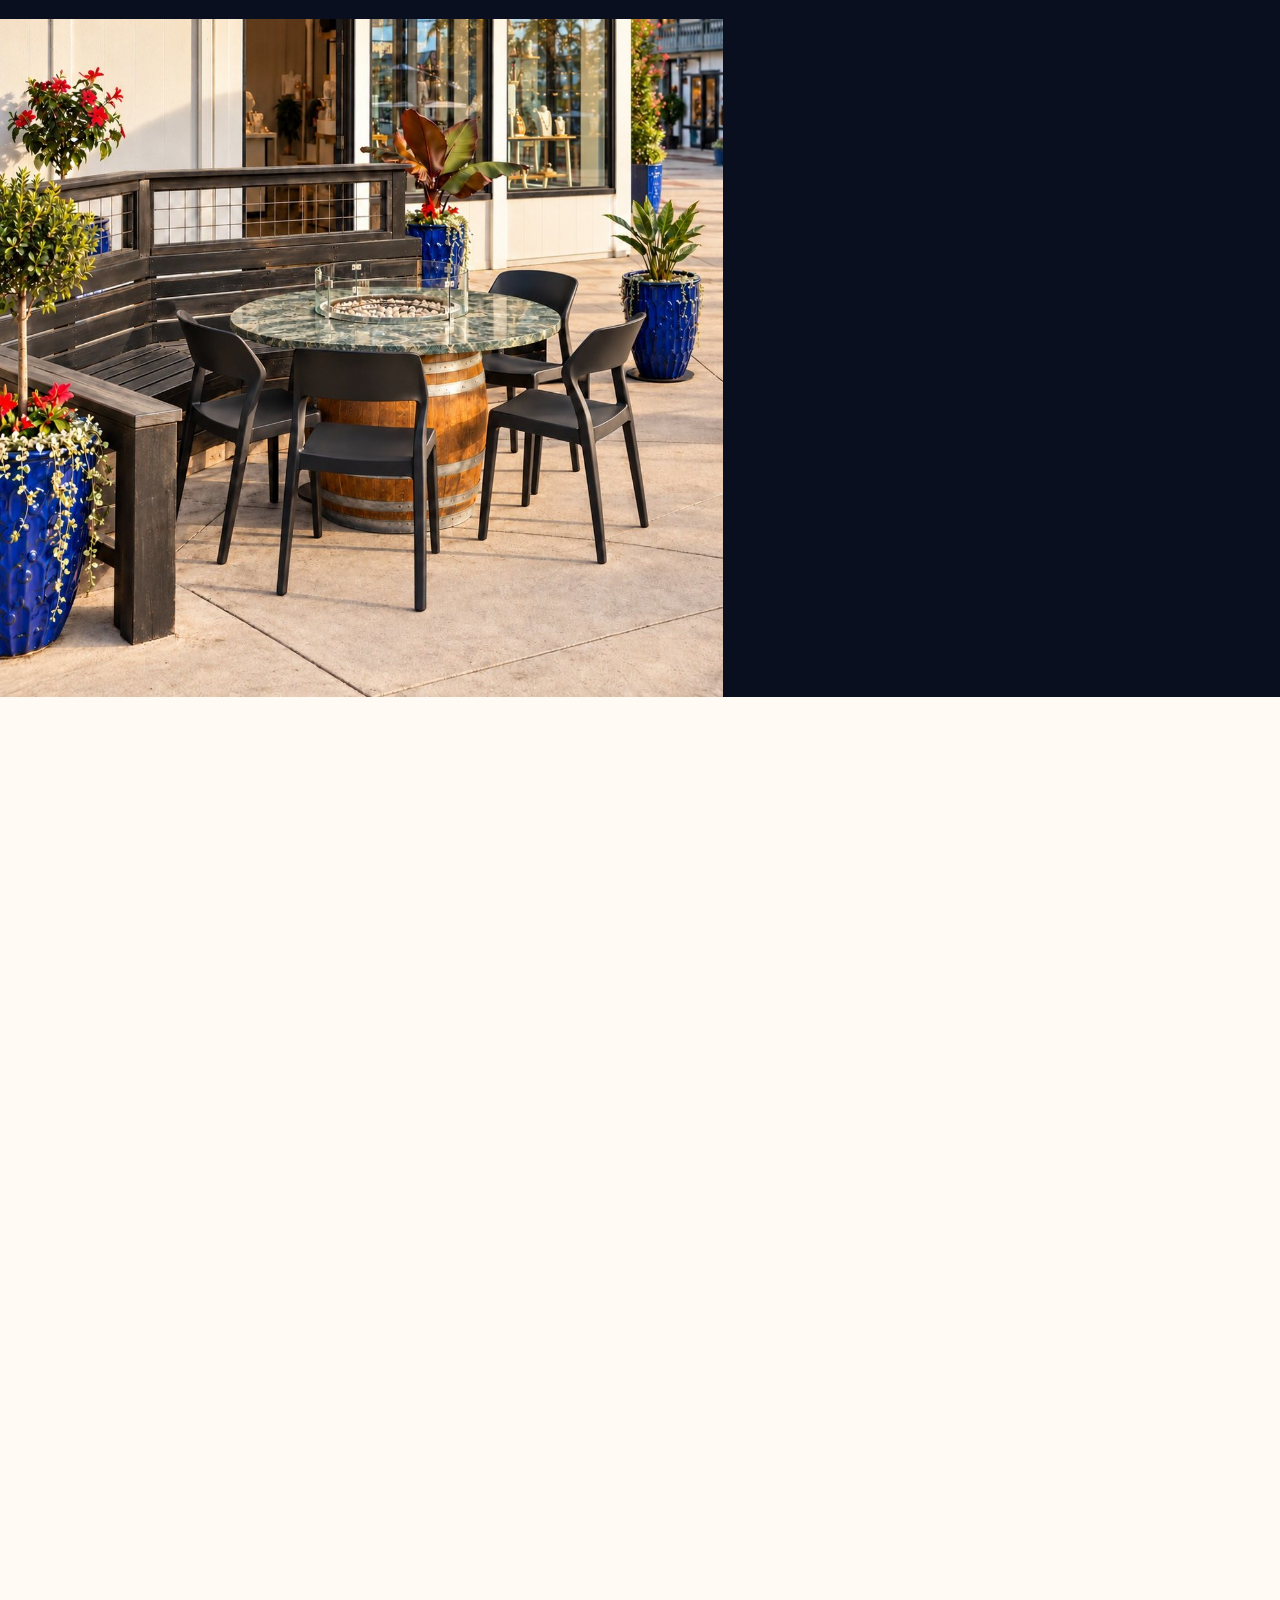
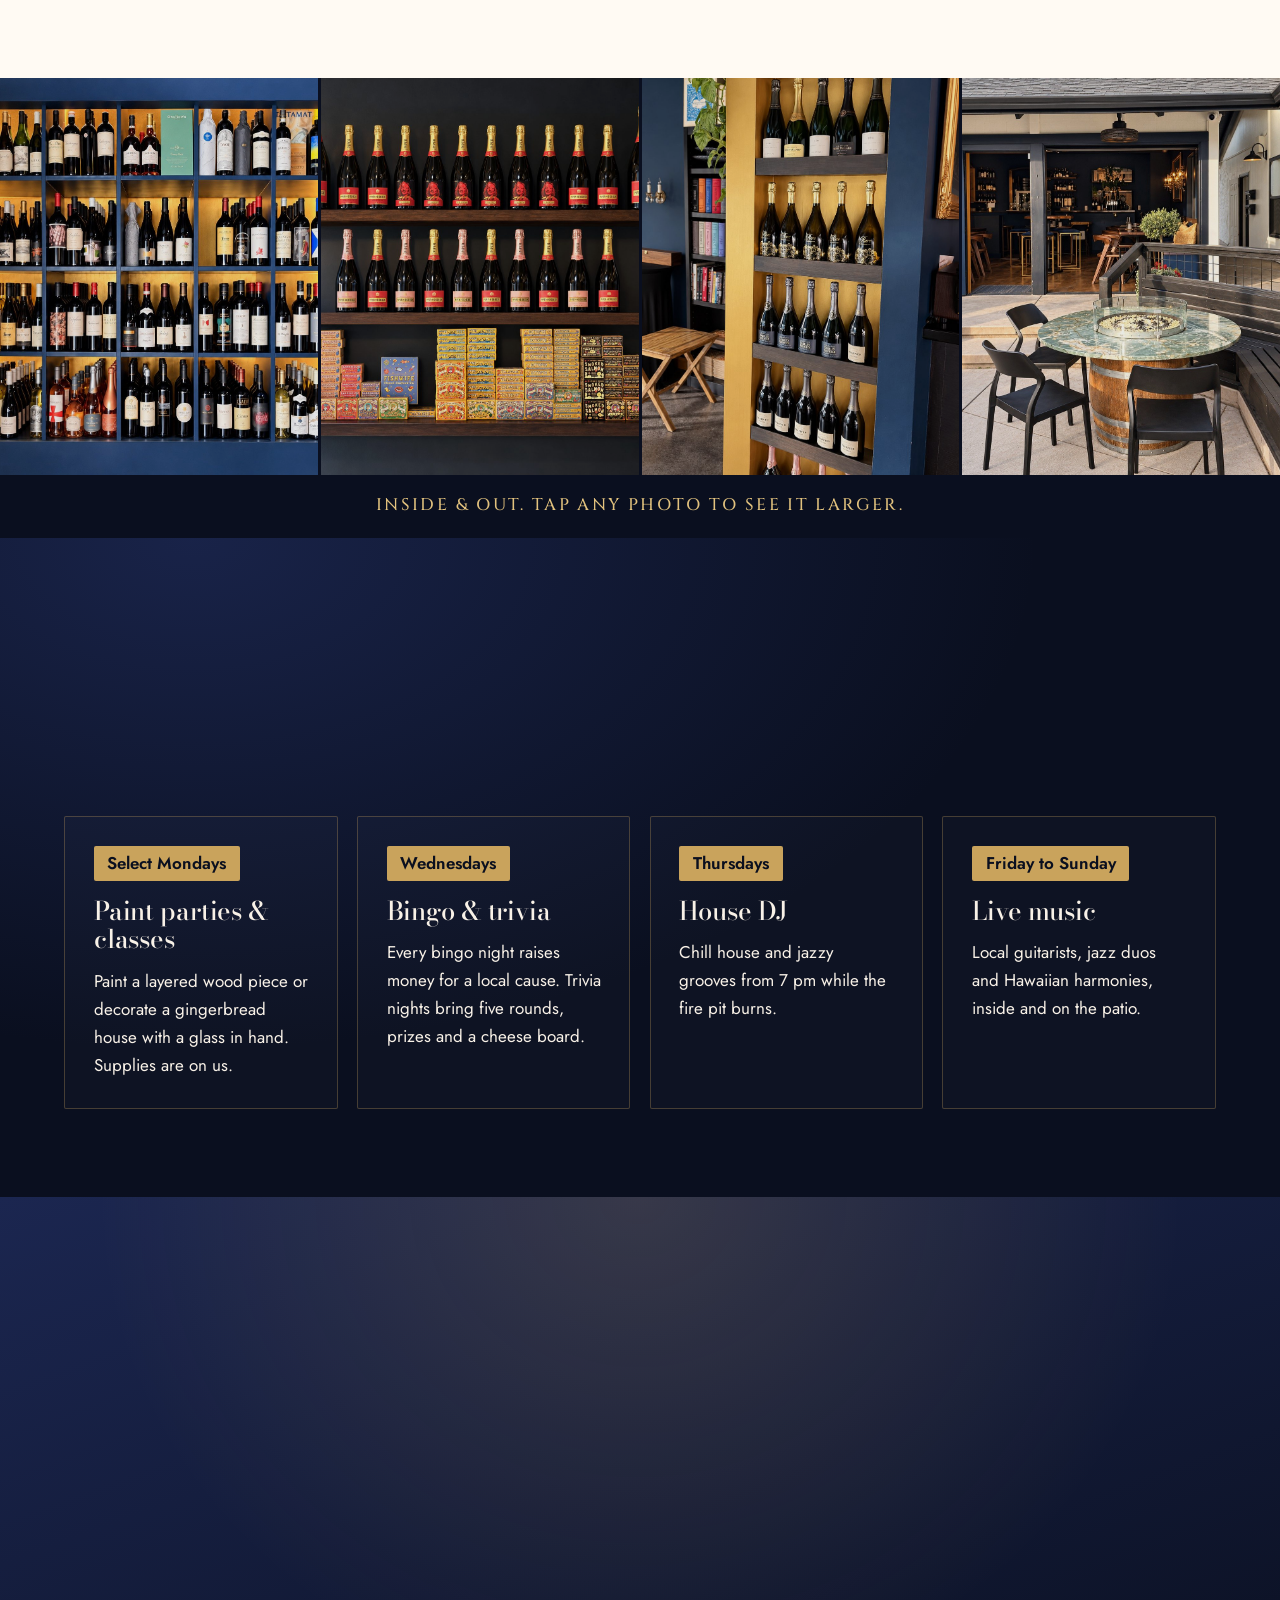
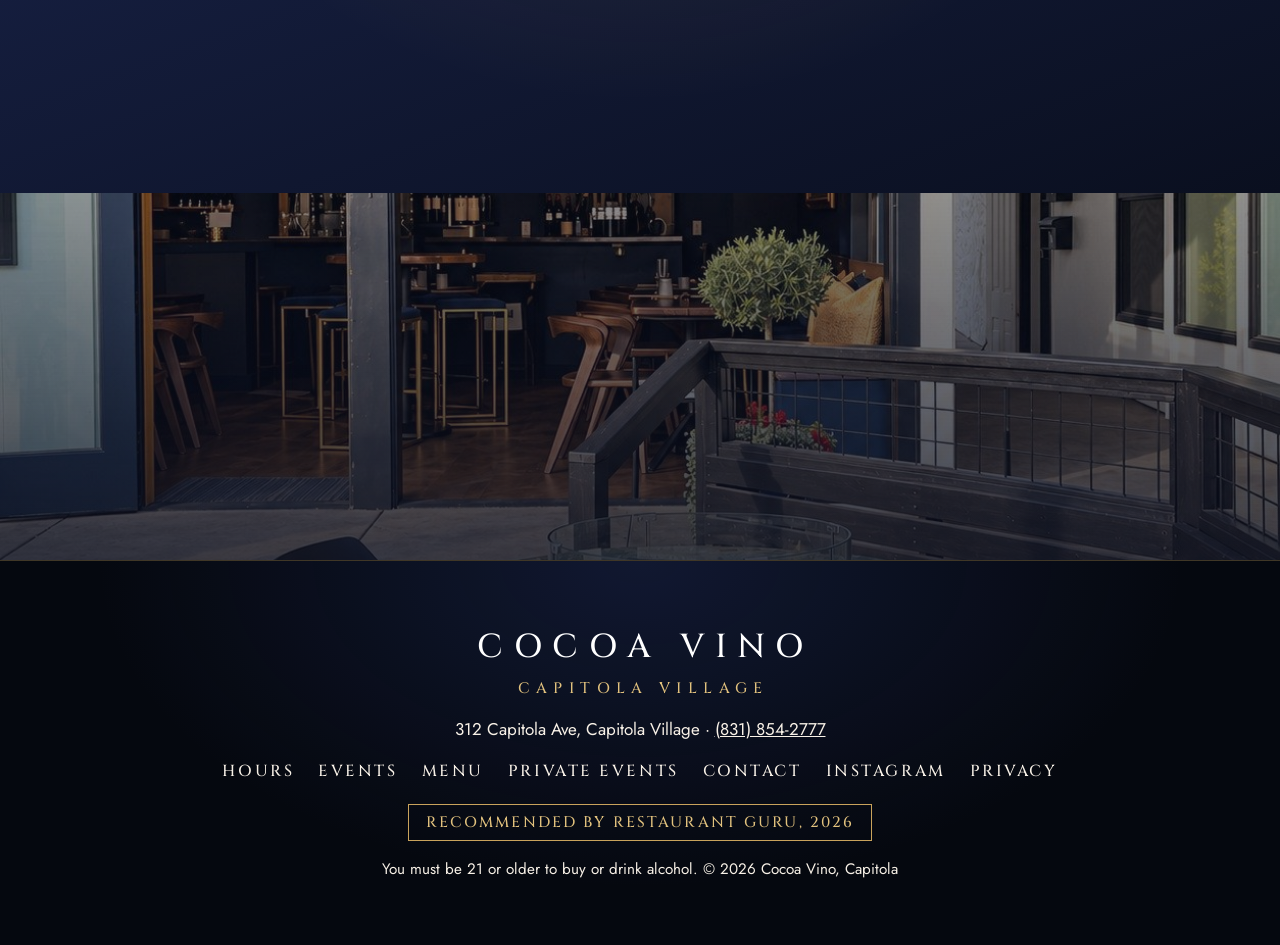
==== commit b8b76bef: "Rename to Charcuterie Boards, Bites & Chocolates Co-Authored-By: Claude Opus 5.5 <noreply@anthropic." ====
--- a/index.html
+++ b/index.html
@@ -22,7 +22,7 @@
   <link rel="icon" href="images/monogram.svg" type="image/svg+xml">
   <link rel="preload" href="fonts/BodoniModa.woff2" as="font" type="font/woff2" crossorigin>
   <link rel="stylesheet" href="fonts/fonts.css">
-  <link rel="stylesheet" href="styles.css?v=20261030t">
+  <link rel="stylesheet" href="styles.css?v=20261030u">
 </head>
 <body data-page="home">
 <a class="skip-link" href="#main">Skip to content</a>
@@ -79,7 +79,7 @@
 <section id="wine" class="section">
   <div class="split reveal">
     <div>
-      <h2>Wine, Boards & Chocolate</h2>
+      <h2>Wine, Charcuterie & Chocolates</h2>
       <ul class="wine-lines" id="wine-lines"></ul>
       <p class="choc" id="choc-line"></p>
       <a class="btn btn-ghost-dark" href="menu.html">See the menu</a>
@@ -159,7 +159,7 @@
   <p class="fine">You must be 21 or older to buy or drink alcohol. © <span id="year"></span> Cocoa Vino, Capitola</p>
 </footer>
 
-<script src="content.js?v=20261030t"></script>
-<script src="main.js?v=20261030t"></script>
+<script src="content.js?v=20261030u"></script>
+<script src="main.js?v=20261030u"></script>
 </body>
 </html>
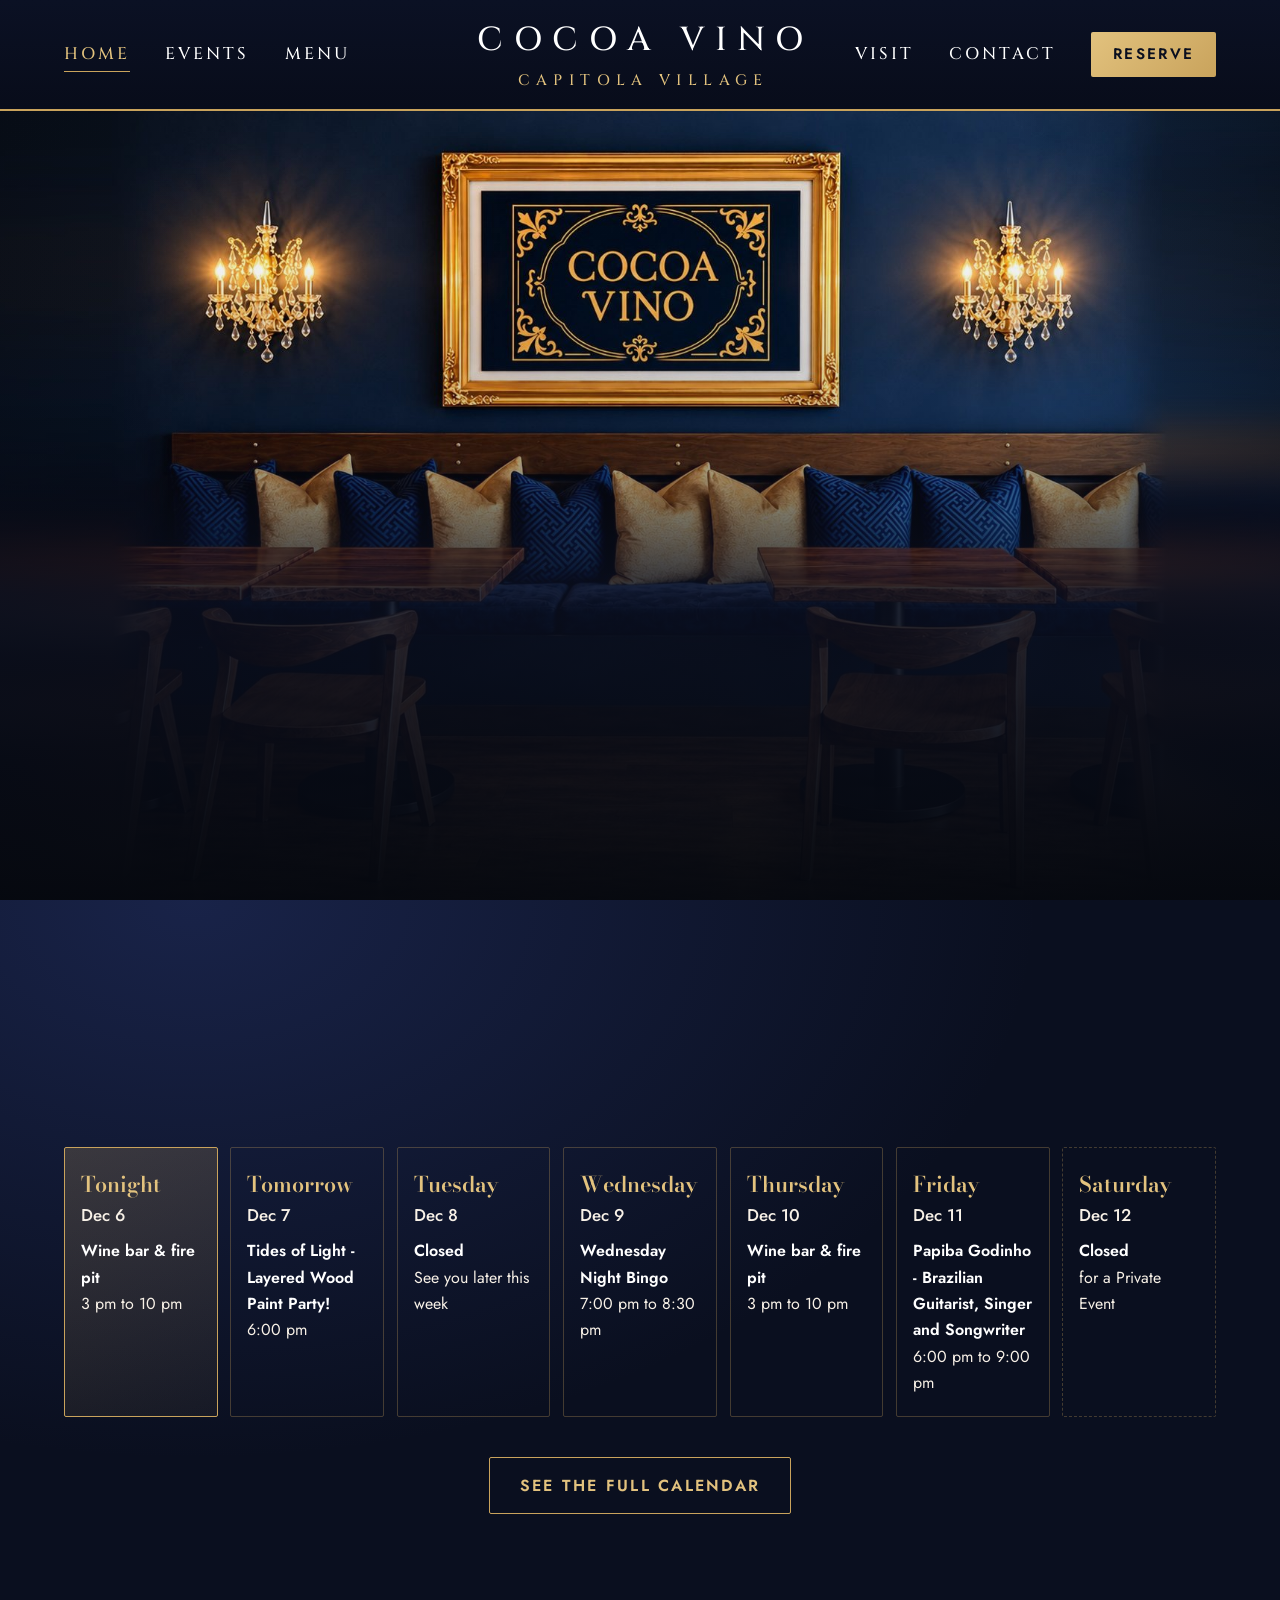
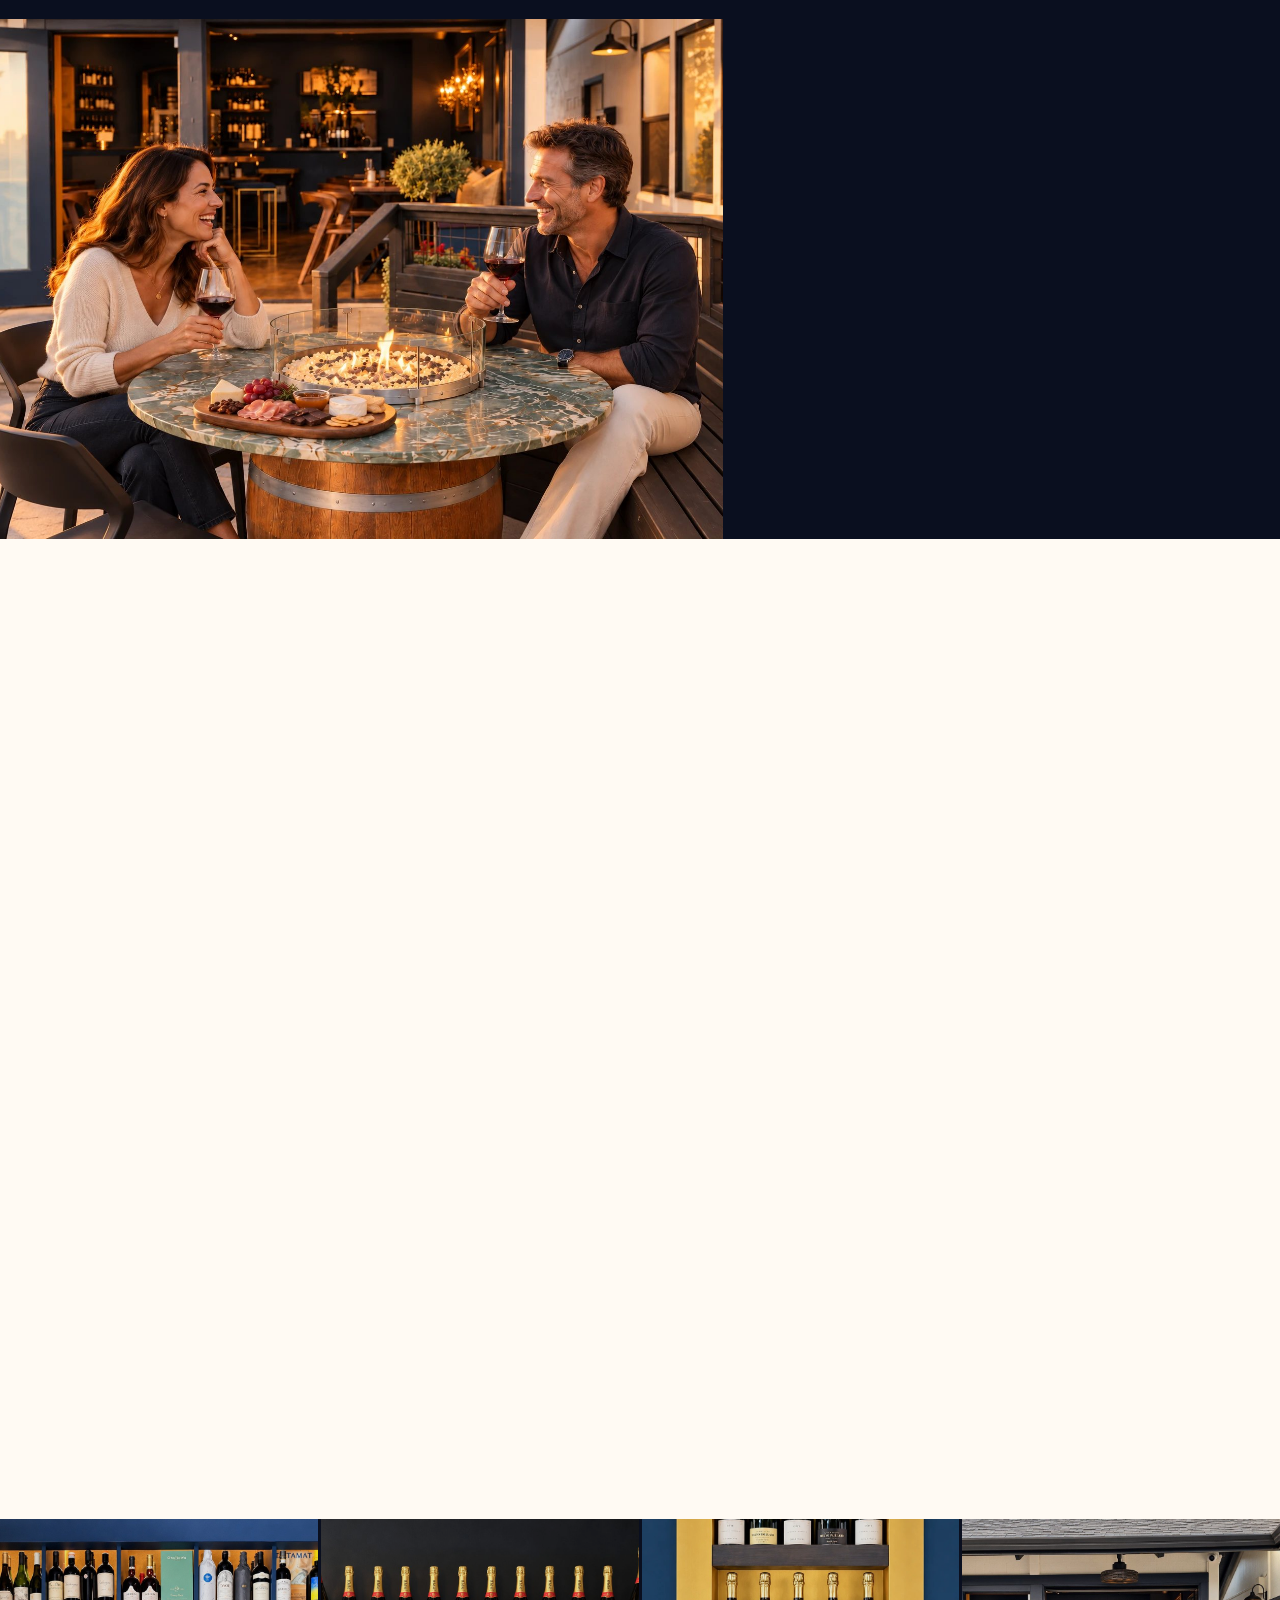
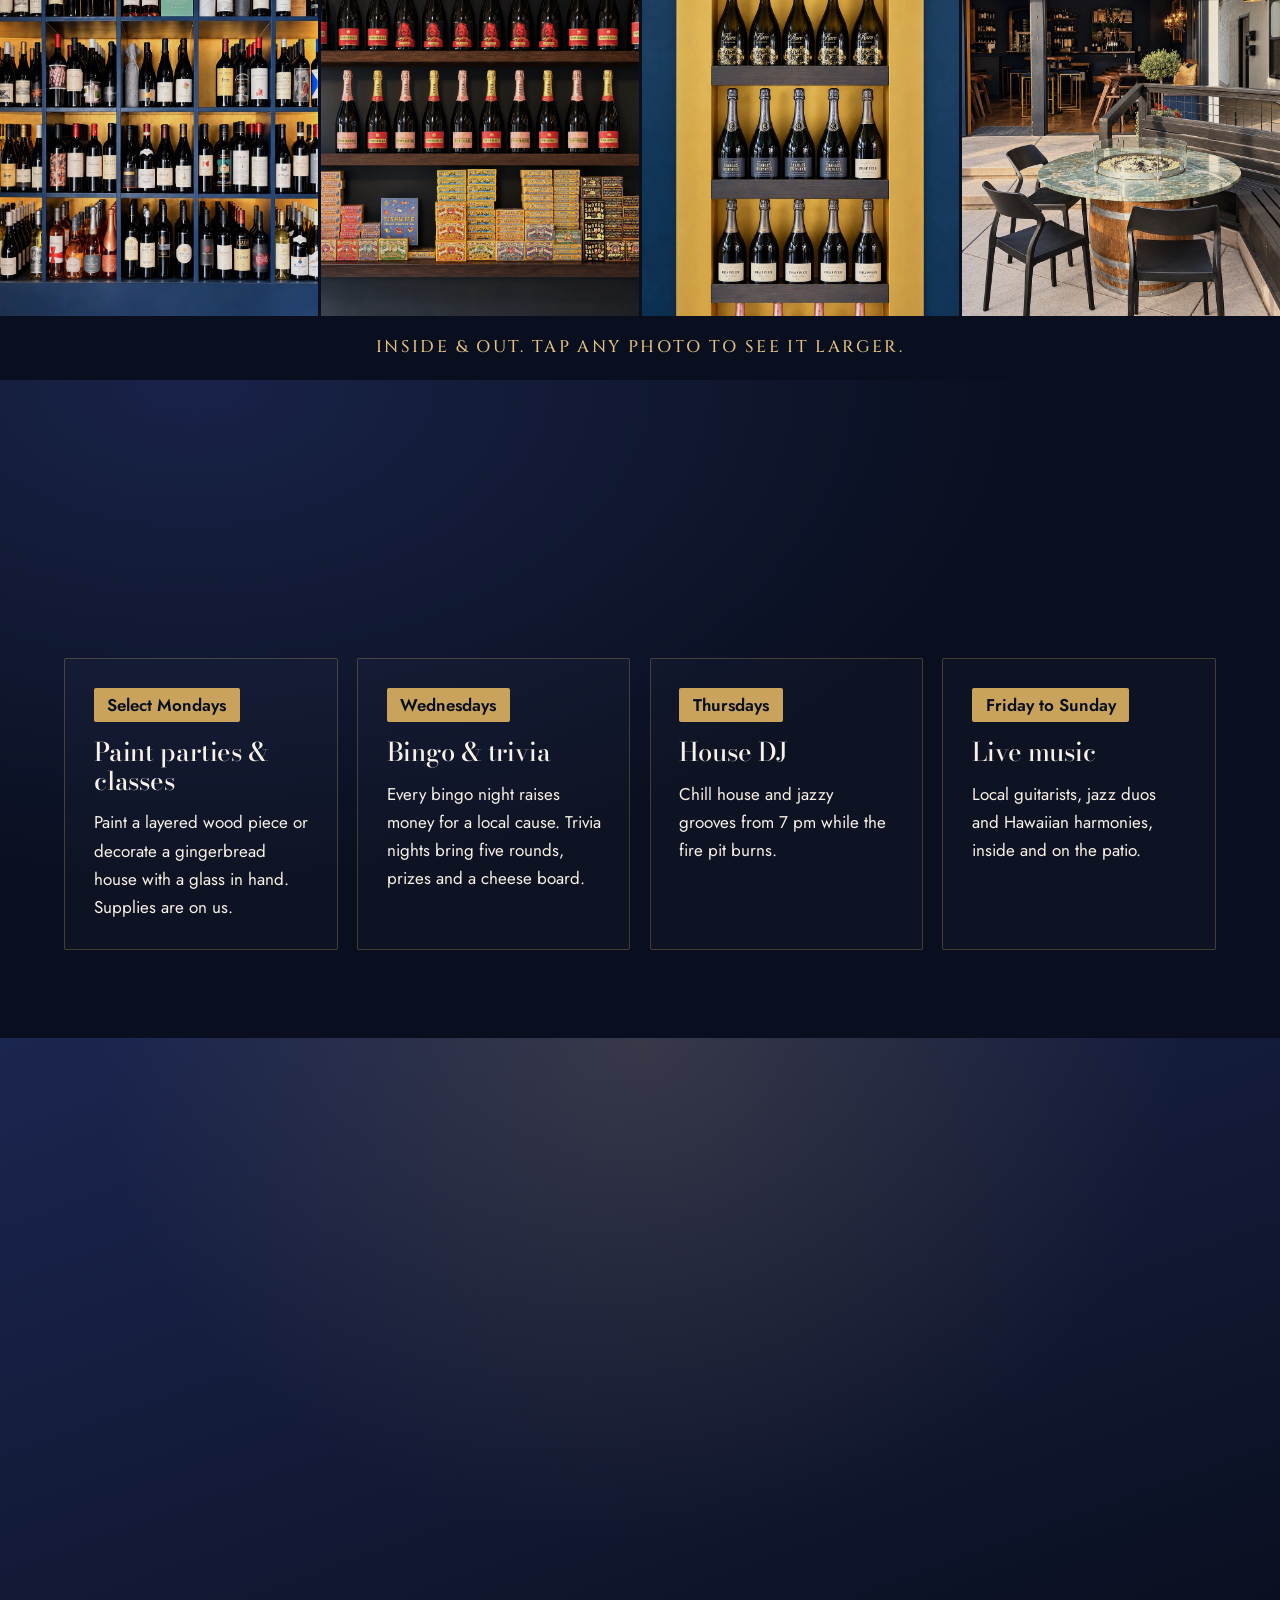
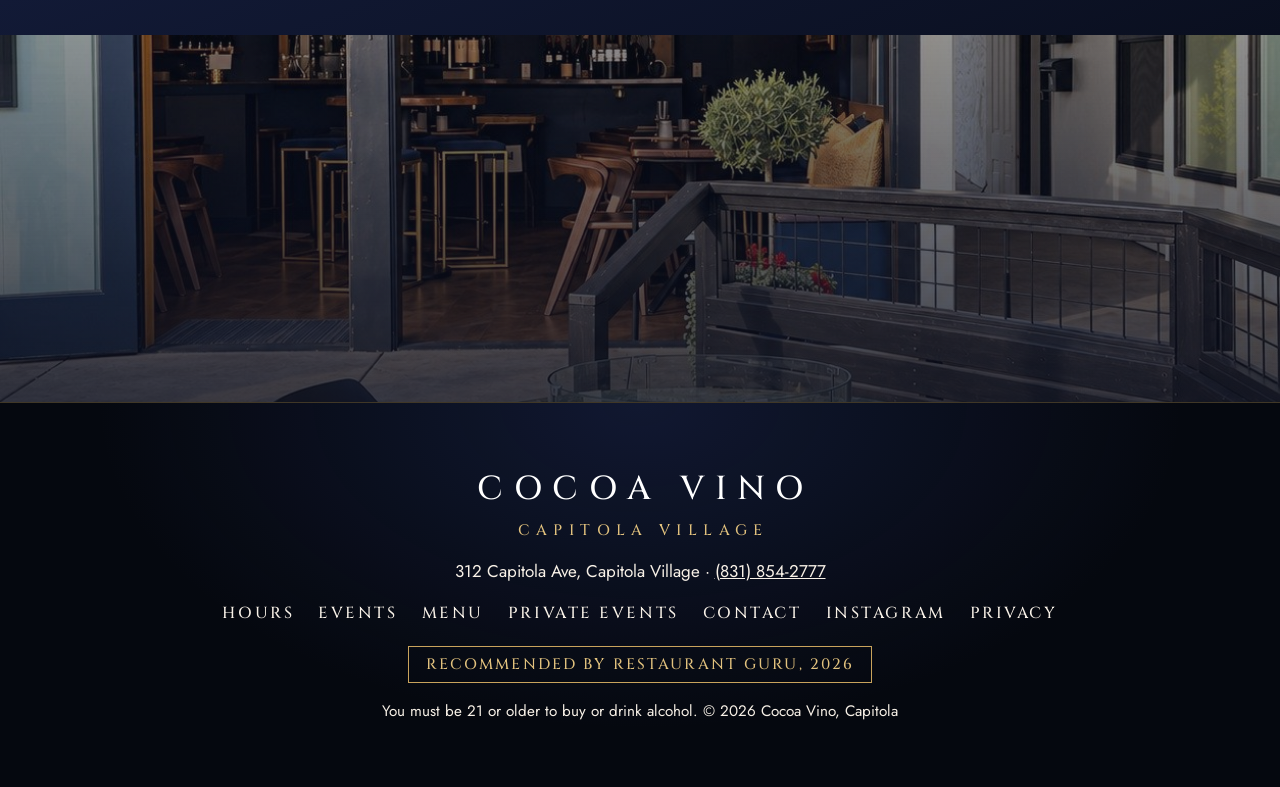
==== commit 5bf05682: "Patio at sunset with guests; straight-on Champagne wall Co-Authored-By: Claude Opus 5.5 <noreply@ant" ====
--- a/index.html
+++ b/index.html
@@ -22,7 +22,7 @@
   <link rel="icon" href="images/monogram.svg" type="image/svg+xml">
   <link rel="preload" href="fonts/BodoniModa.woff2" as="font" type="font/woff2" crossorigin>
   <link rel="stylesheet" href="fonts/fonts.css">
-  <link rel="stylesheet" href="styles.css?v=20261030u">
+  <link rel="stylesheet" href="styles.css?v=20261030v">
 </head>
 <body data-page="home">
 <a class="skip-link" href="#main">Skip to content</a>
@@ -68,7 +68,7 @@
 </section>
 
 <section id="patio" class="patio">
-  <img class="patio-img" src="images/patio-golden.jpg" alt="The wine-barrel fire table on the patio at golden hour, with cobalt planters and red flowers" loading="lazy">
+  <img class="patio-img" src="images/patio-dusk.jpg" alt="Two friends sharing red wine and a board around the lit barrel fire table at sunset, the bar glowing behind them" loading="lazy">
   <div class="patio-text reveal">
     <h2>The Patio</h2>
     <p>Grab the fire table when the sun starts to drop. The beach is just down the street, and the doors open right into the bar.</p>
@@ -92,7 +92,7 @@
   <div class="space-grid">
     <button type="button" data-full="images/winewall.jpg"><img src="images/winewall.jpg" alt="The golden-lit wine wall" loading="lazy"></button>
     <button type="button" data-full="images/champagne-pantry.jpg"><img src="images/champagne-pantry.jpg" alt="Shelves of Piper-Heidsieck Champagne above tins of sardines, octopus and smoked salmon" loading="lazy"></button>
-    <button type="button" data-full="images/champagne-wall.jpg"><img src="images/champagne-wall.jpg" alt="A tall gold shelf of Rare, Charles Heidsieck and Drappier Champagne" loading="lazy"></button>
+    <button type="button" data-full="images/champagne-wall.jpg"><img src="images/champagne-wall.jpg" alt="A gold-lit Champagne wall of Rare, Bruno Paillard, Charles Heidsieck, Drappier and Deutz Rosé" loading="lazy"></button>
     <button type="button" data-full="images/patio.jpg"><img src="images/patio.jpg" alt="The patio fire table with the doors open to the bar" loading="lazy"></button>
   </div>
   <p class="space-caption">Inside & out. Tap any photo to see it larger.</p>
@@ -159,7 +159,7 @@
   <p class="fine">You must be 21 or older to buy or drink alcohol. © <span id="year"></span> Cocoa Vino, Capitola</p>
 </footer>
 
-<script src="content.js?v=20261030u"></script>
-<script src="main.js?v=20261030u"></script>
+<script src="content.js?v=20261030v"></script>
+<script src="main.js?v=20261030v"></script>
 </body>
 </html>
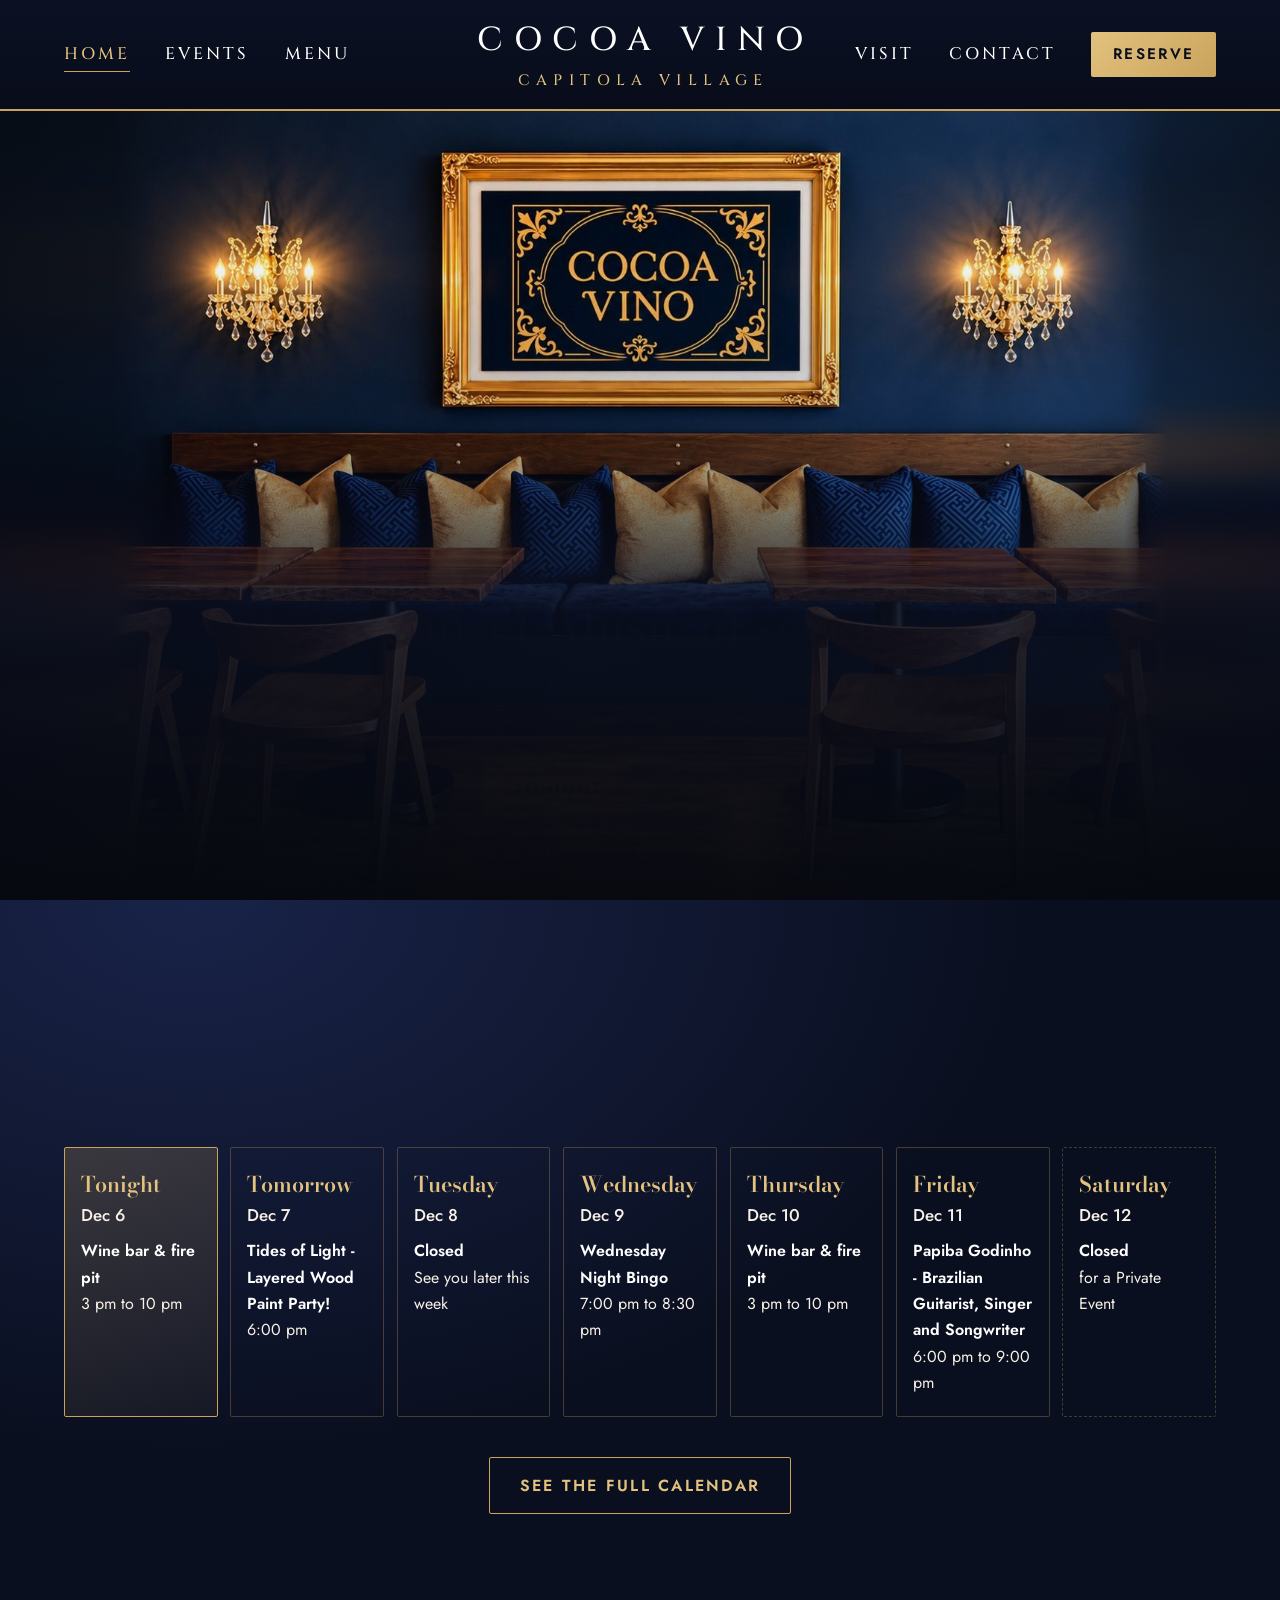
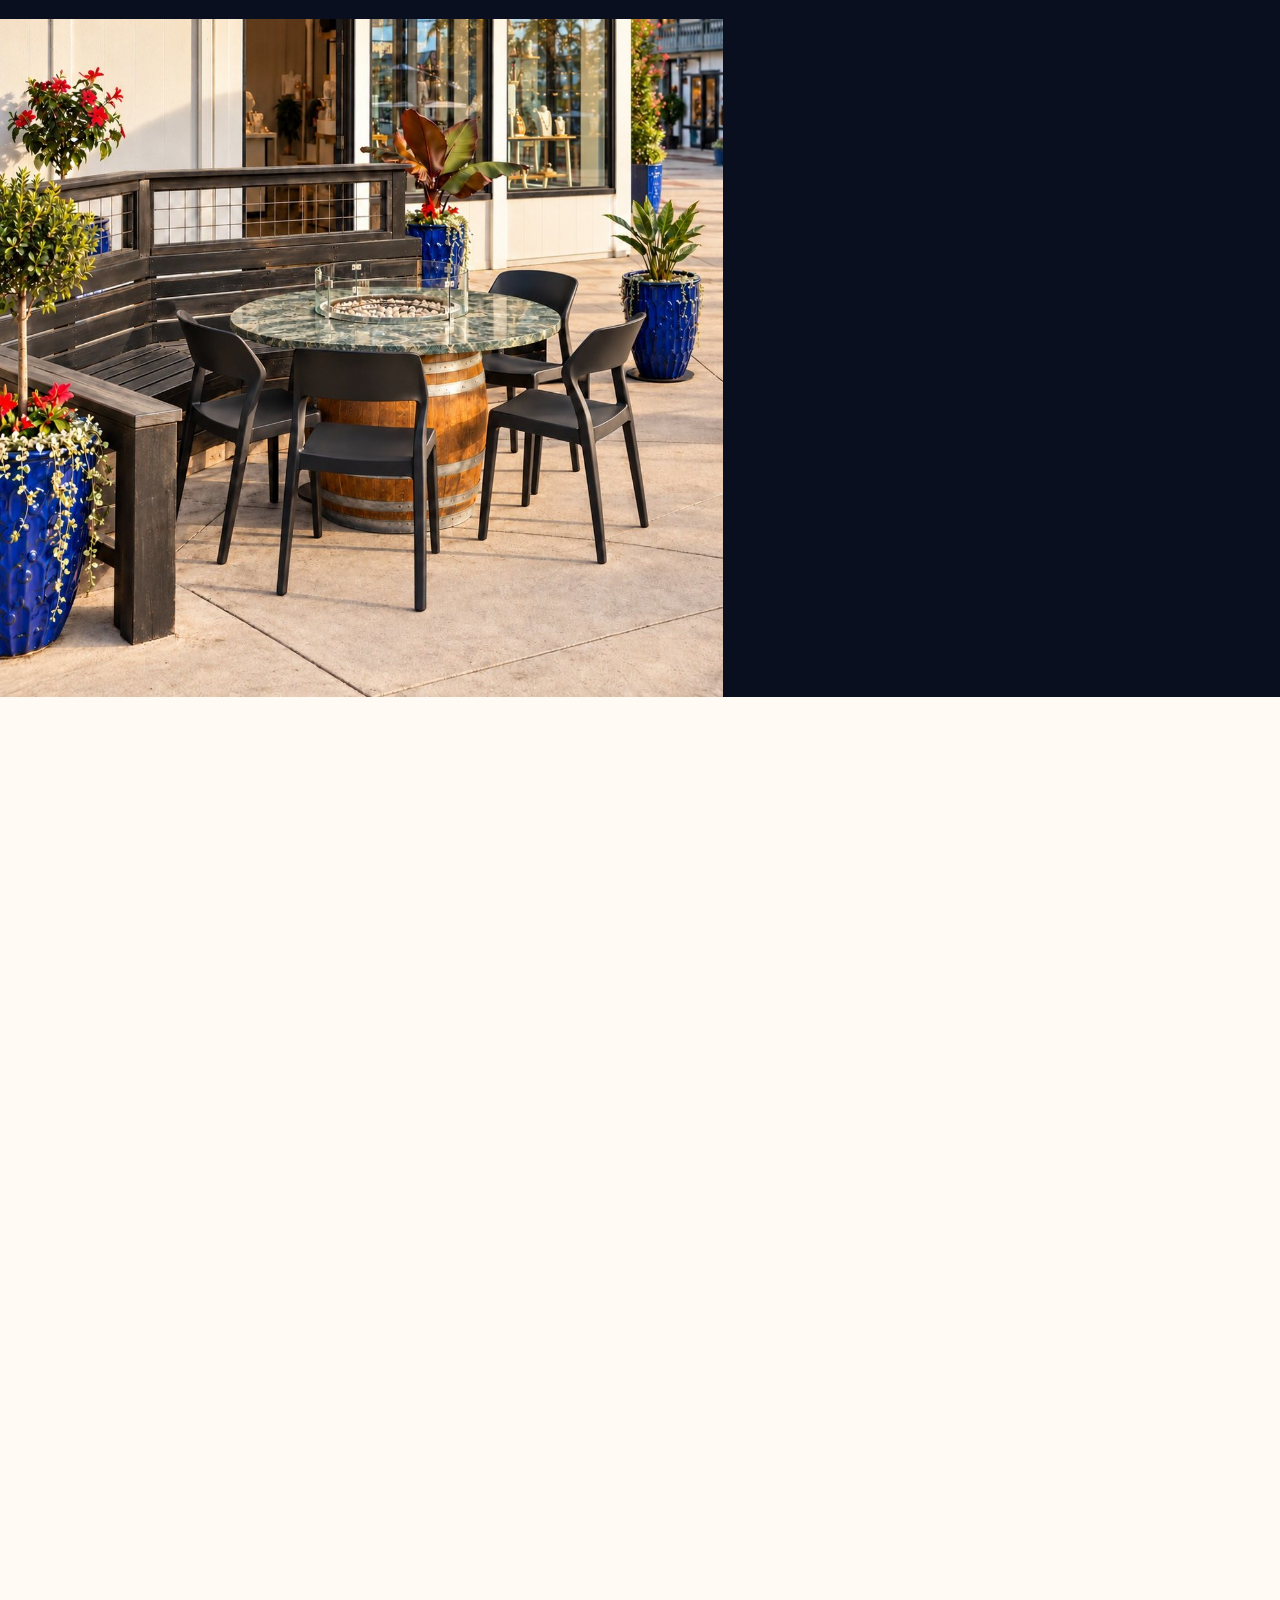
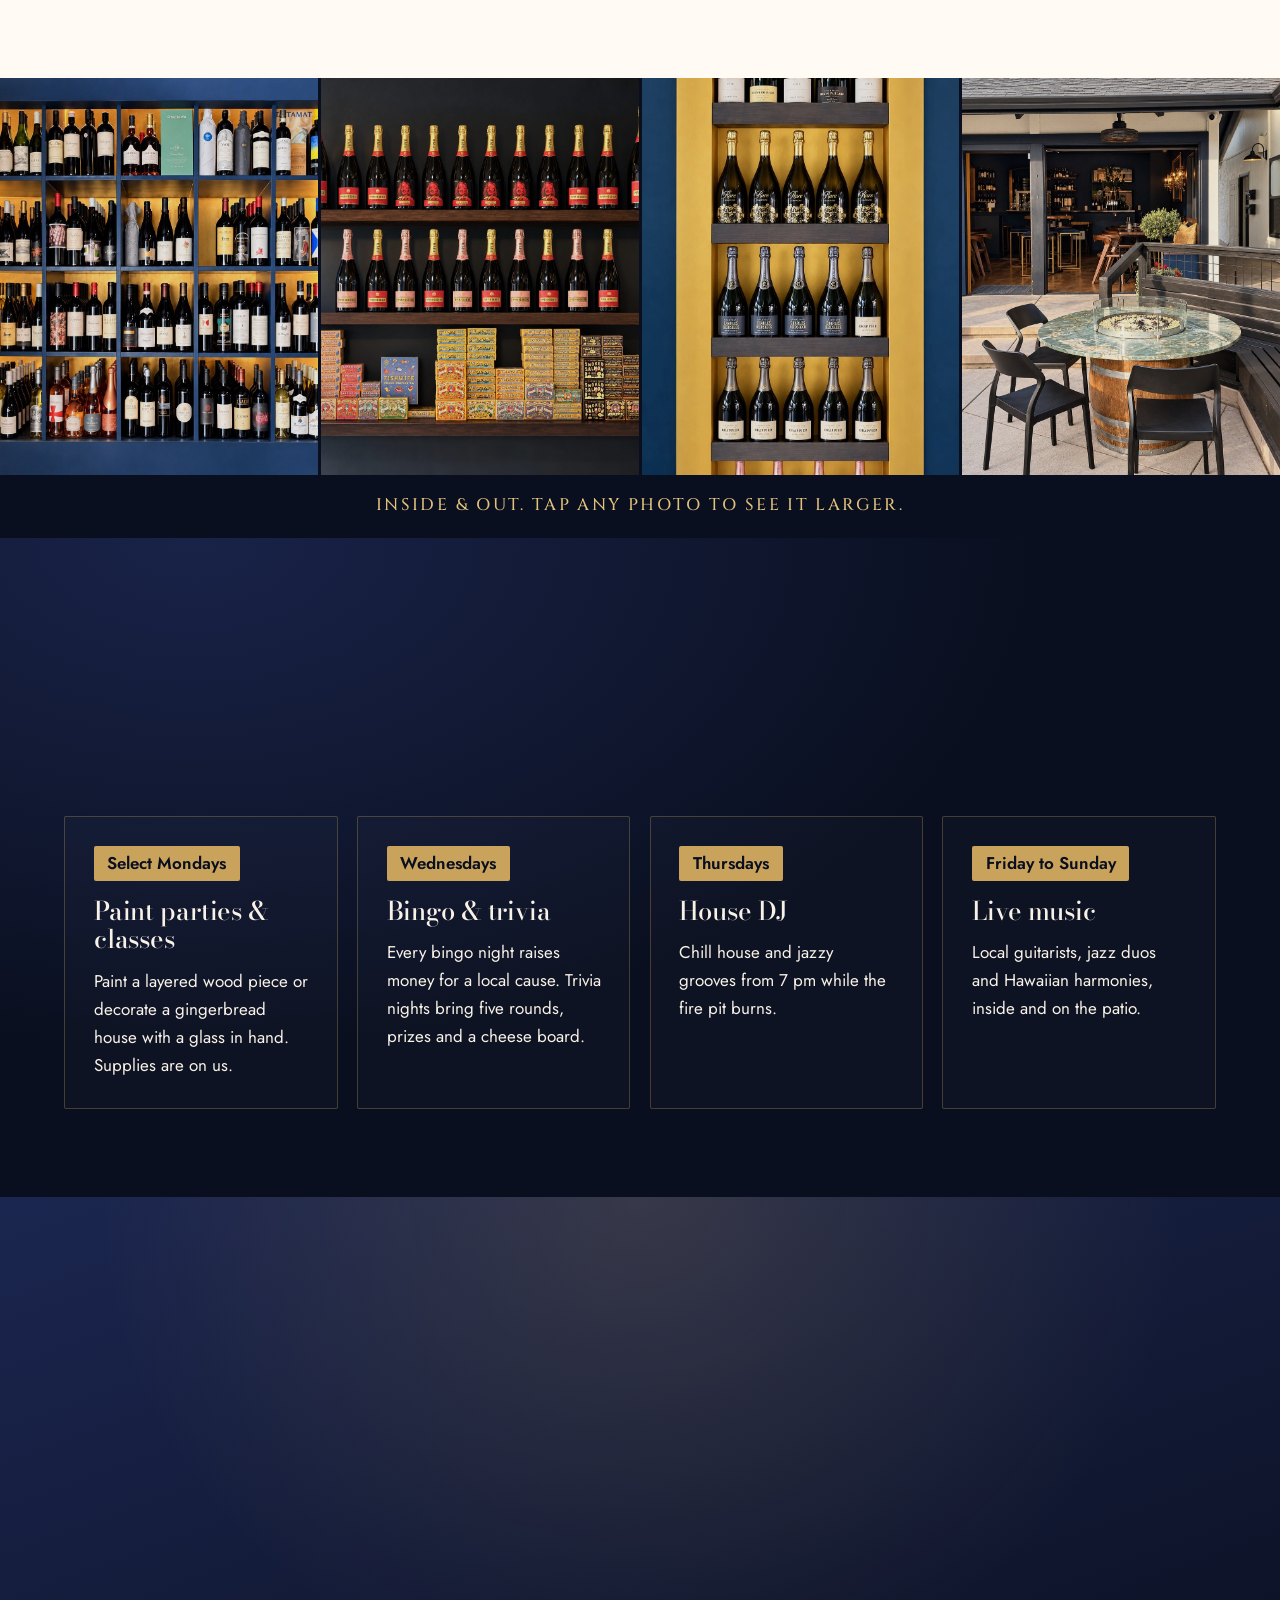
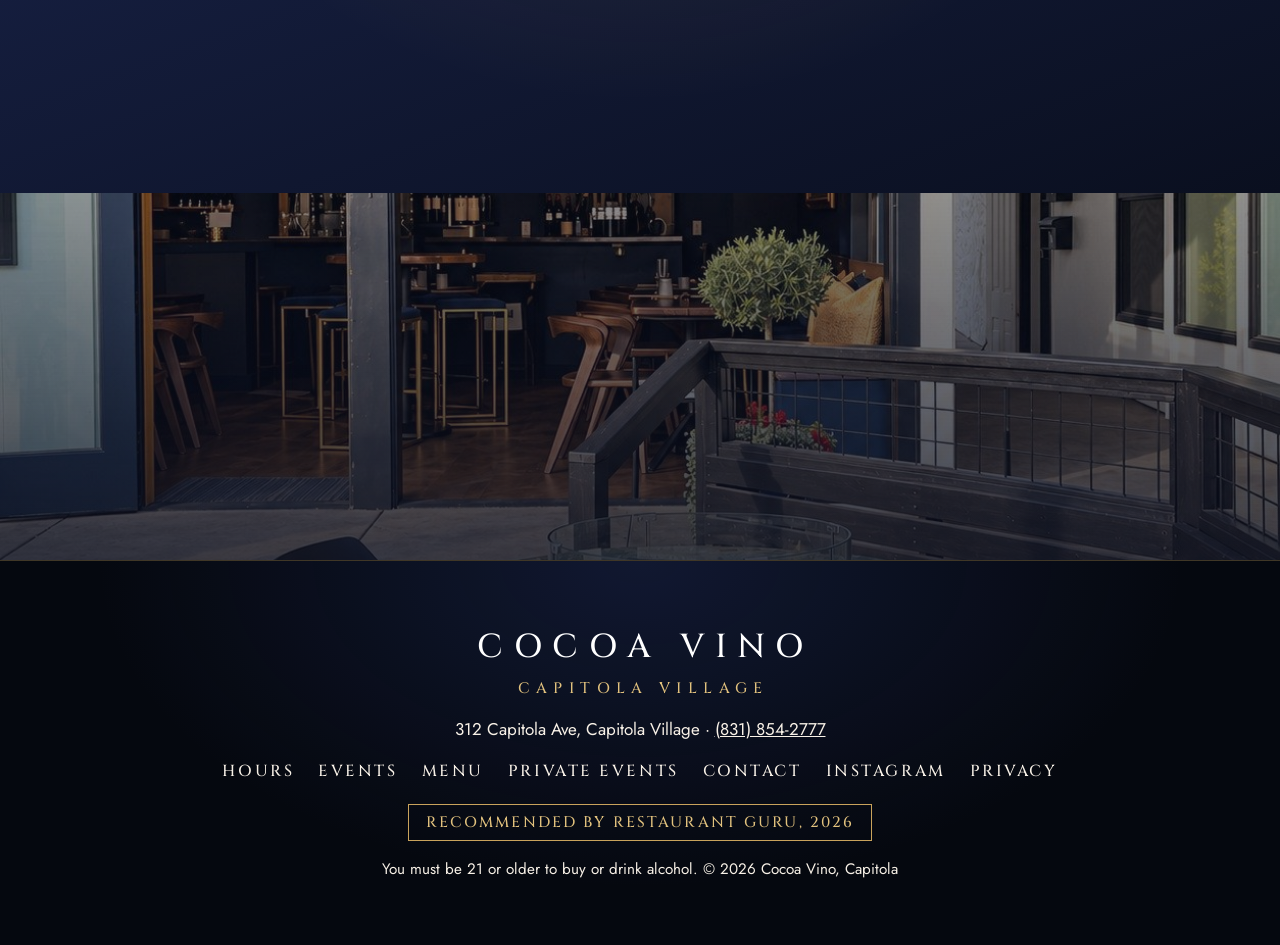
==== commit 91e3cb55: "Keep the real golden-hour patio photo; drop the couple image Co-Authored-By: Claude Opus 5.5 <norepl" ====
--- a/index.html
+++ b/index.html
@@ -68,7 +68,7 @@
 </section>
 
 <section id="patio" class="patio">
-  <img class="patio-img" src="images/patio-dusk.jpg" alt="Two friends sharing red wine and a board around the lit barrel fire table at sunset, the bar glowing behind them" loading="lazy">
+  <img class="patio-img" src="images/patio-golden.jpg" alt="The wine-barrel fire table on the patio at golden hour, with cobalt planters and red flowers" loading="lazy">
   <div class="patio-text reveal">
     <h2>The Patio</h2>
     <p>Grab the fire table when the sun starts to drop. The beach is just down the street, and the doors open right into the bar.</p>
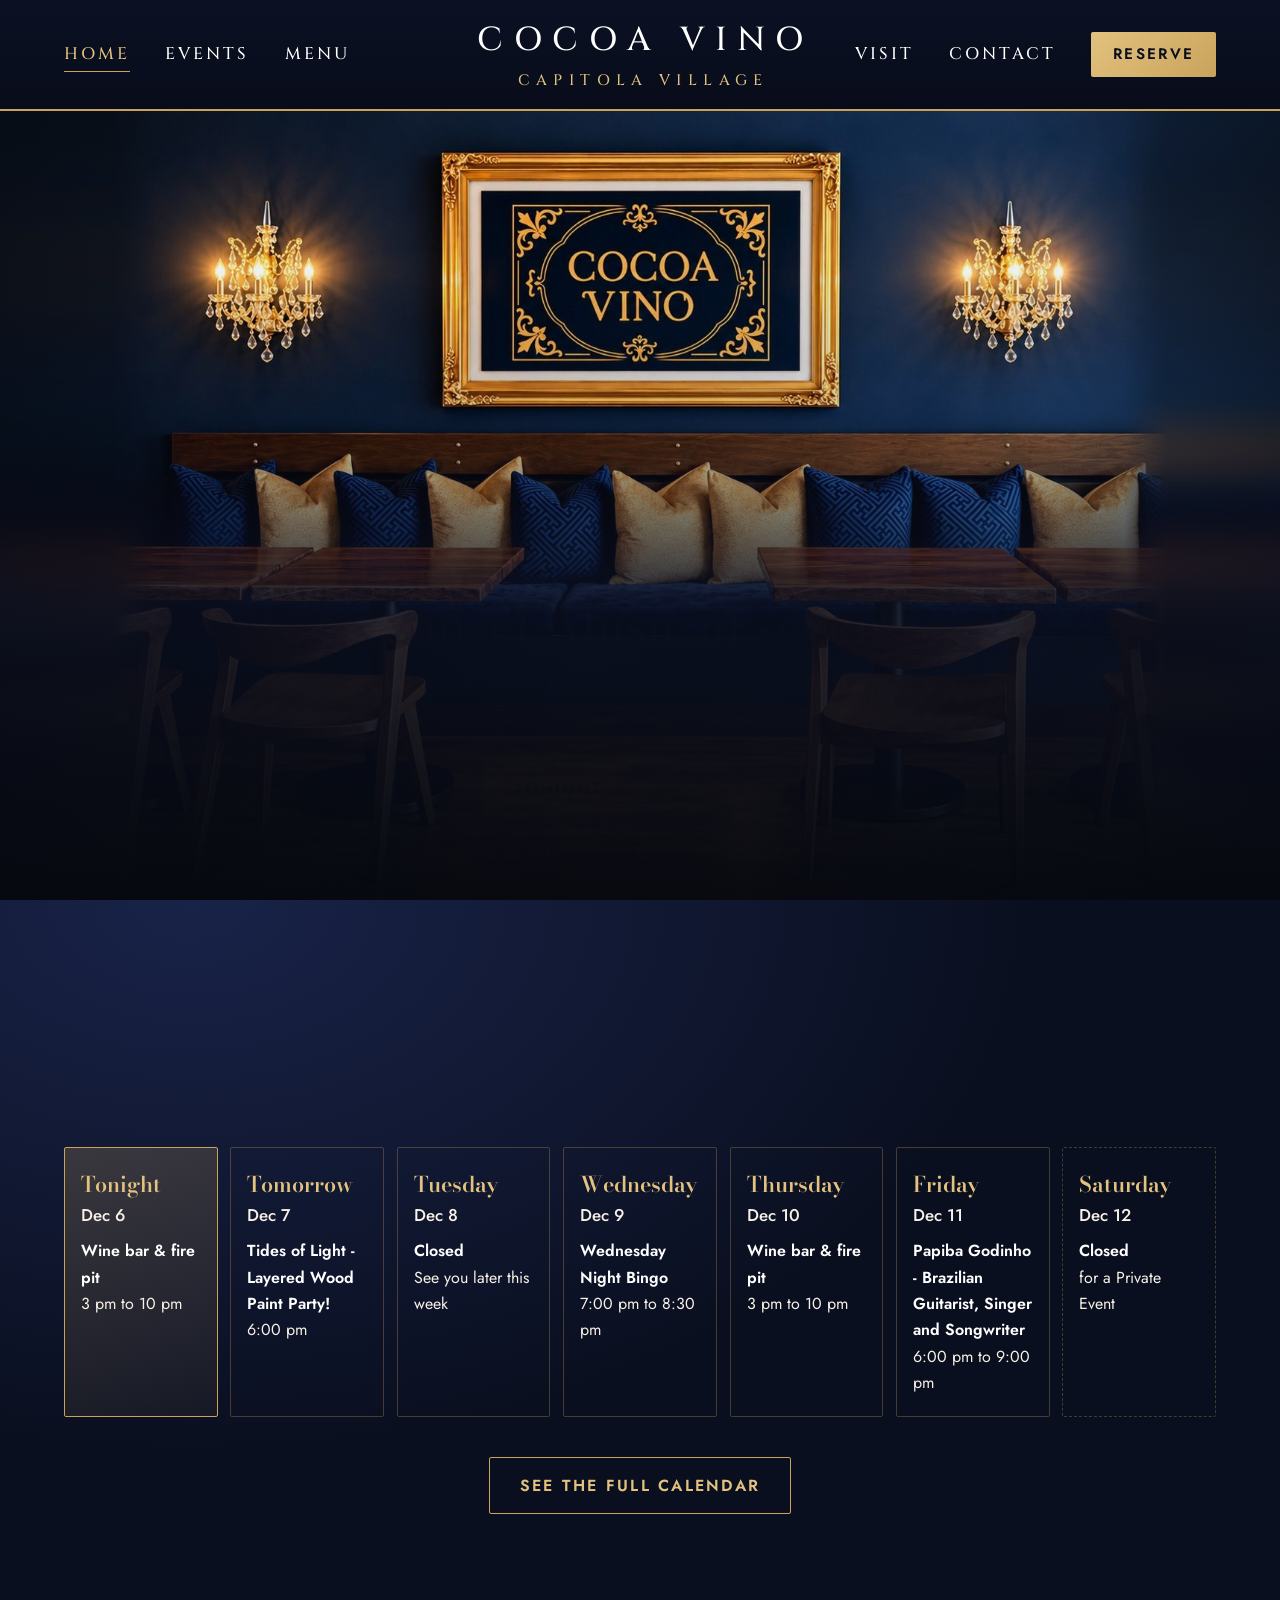
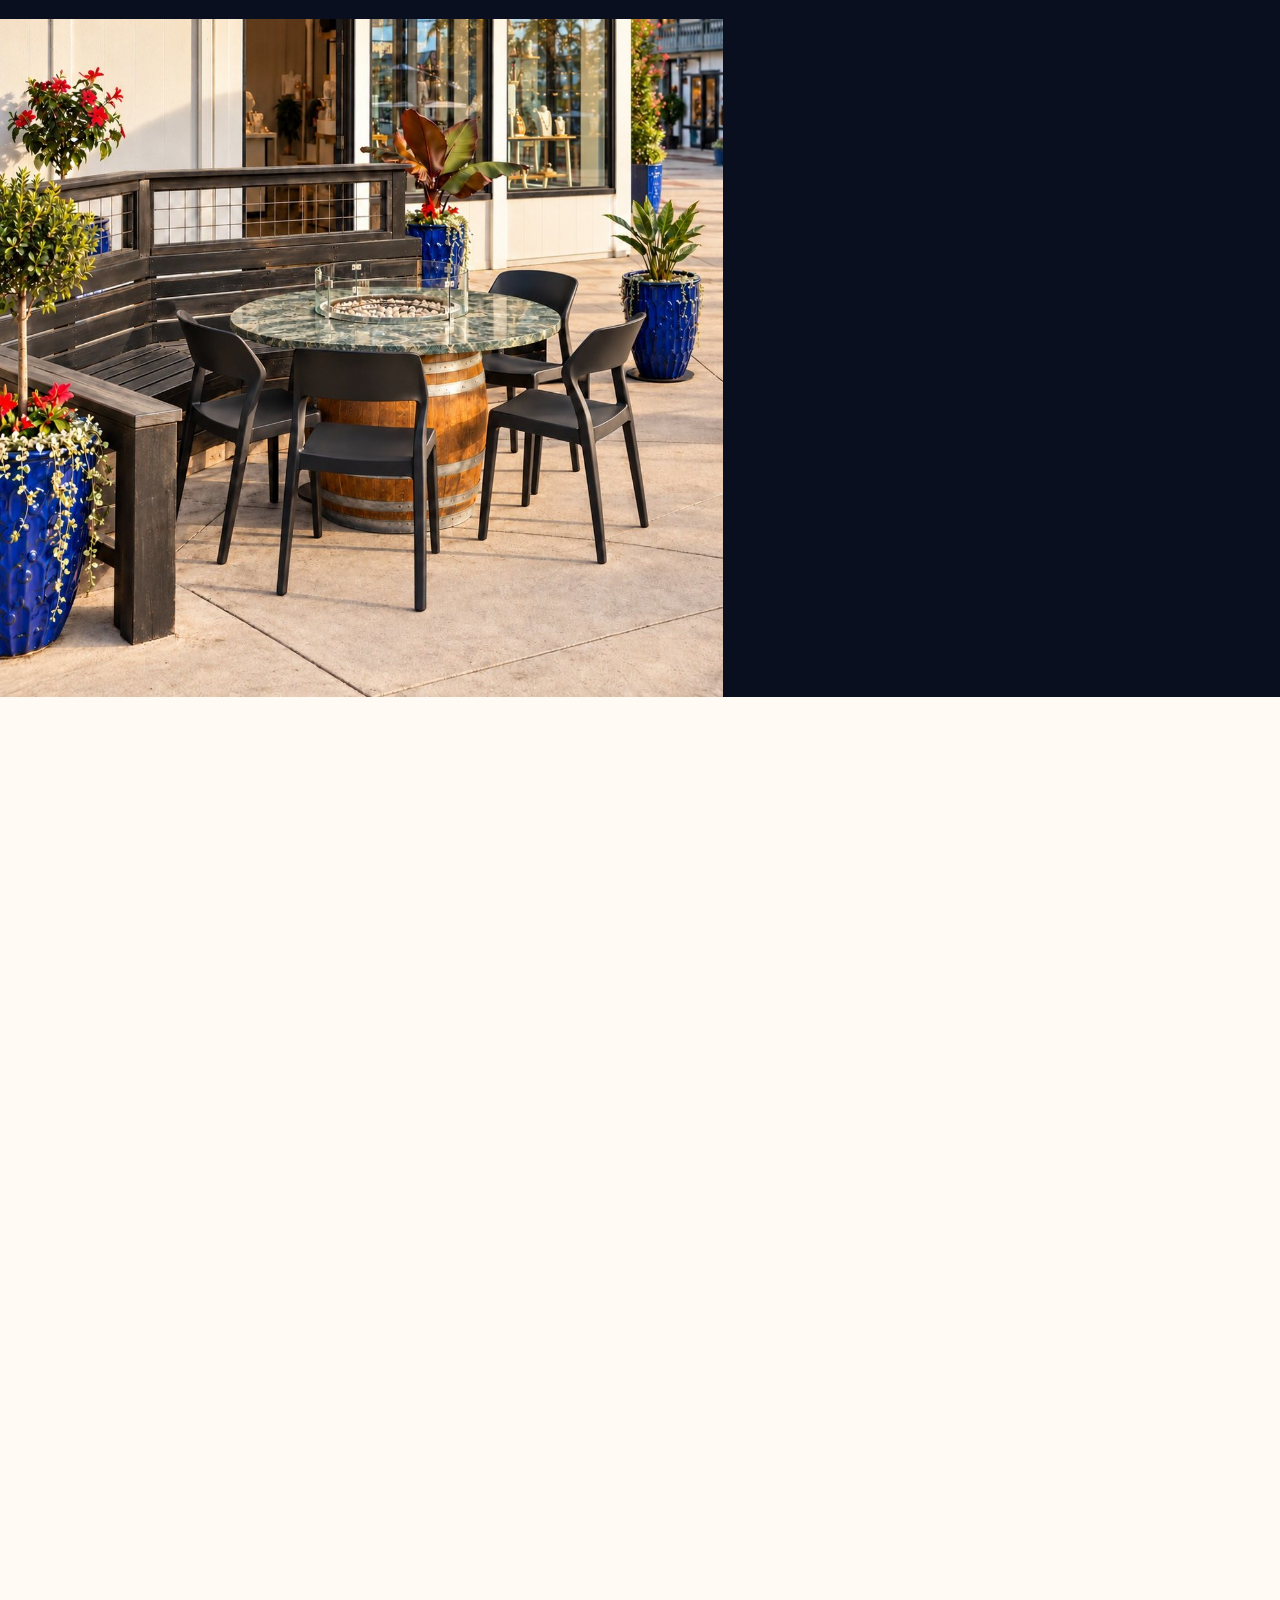
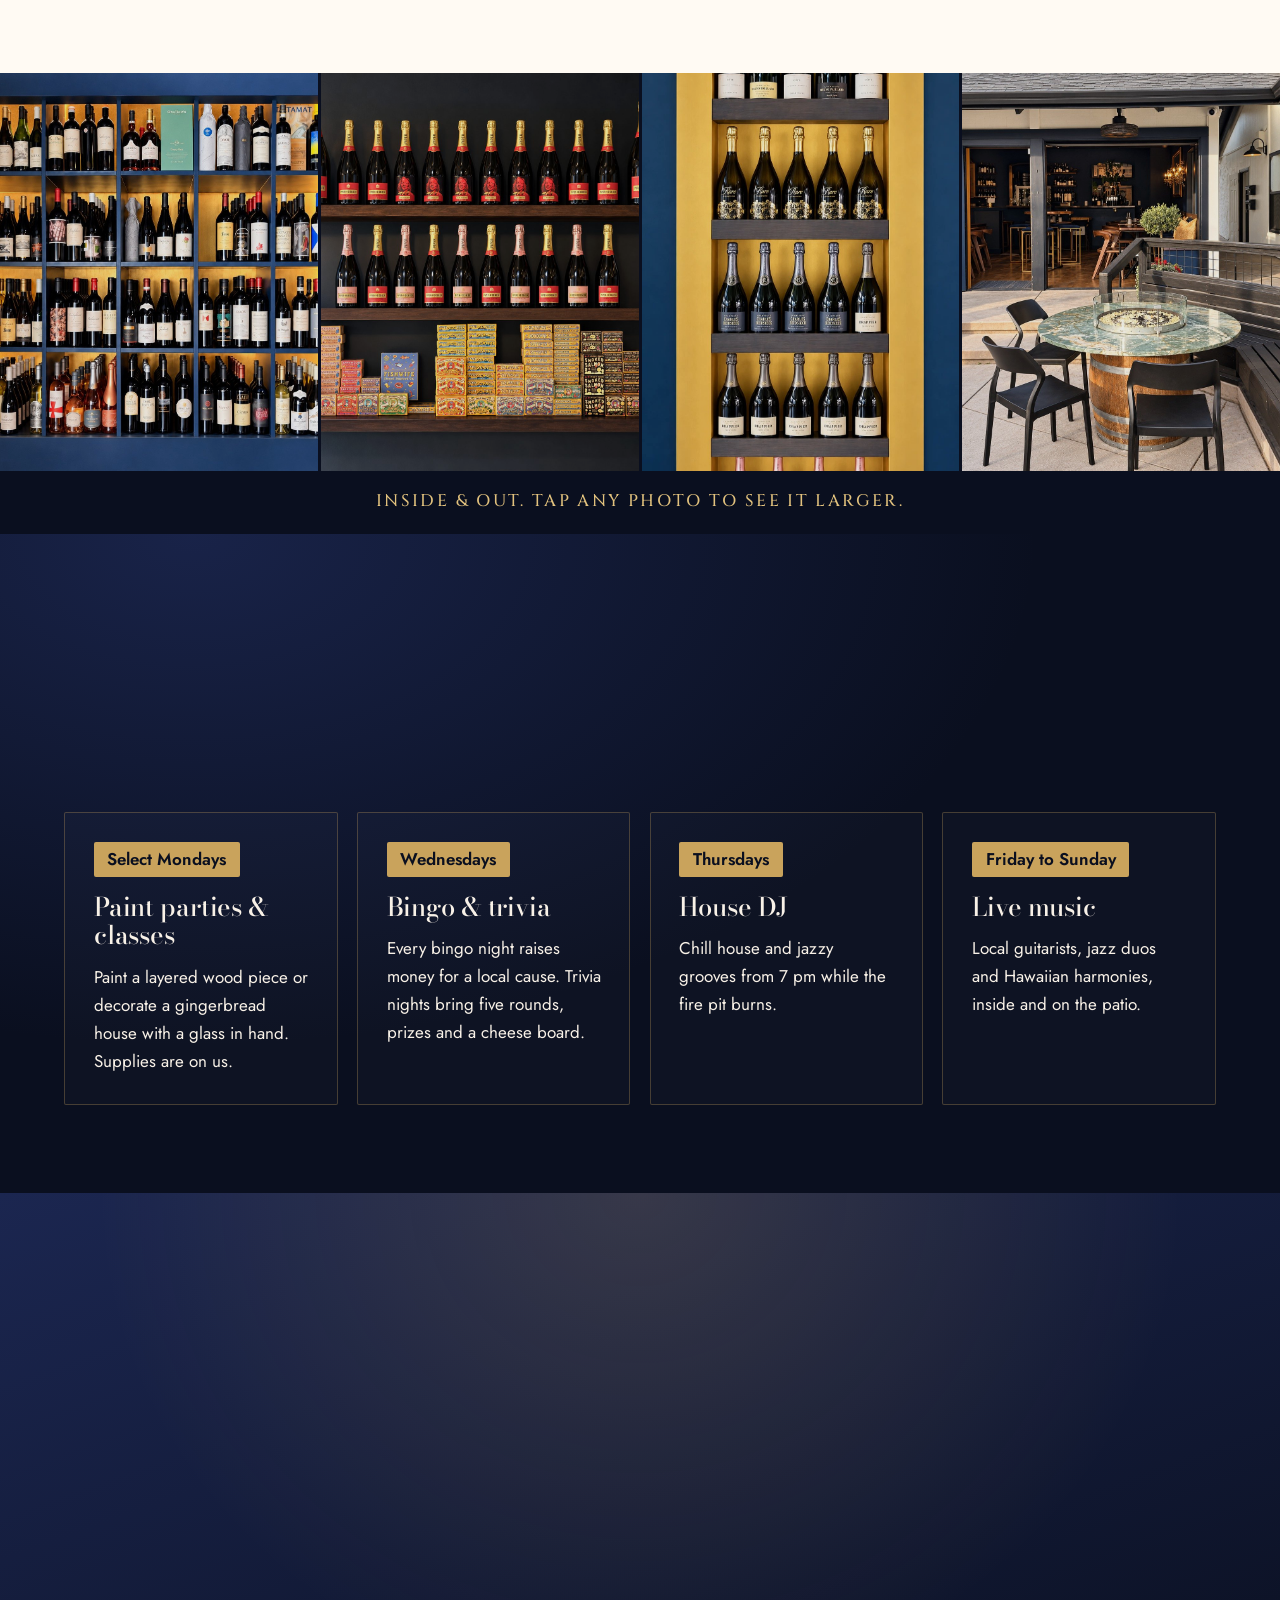
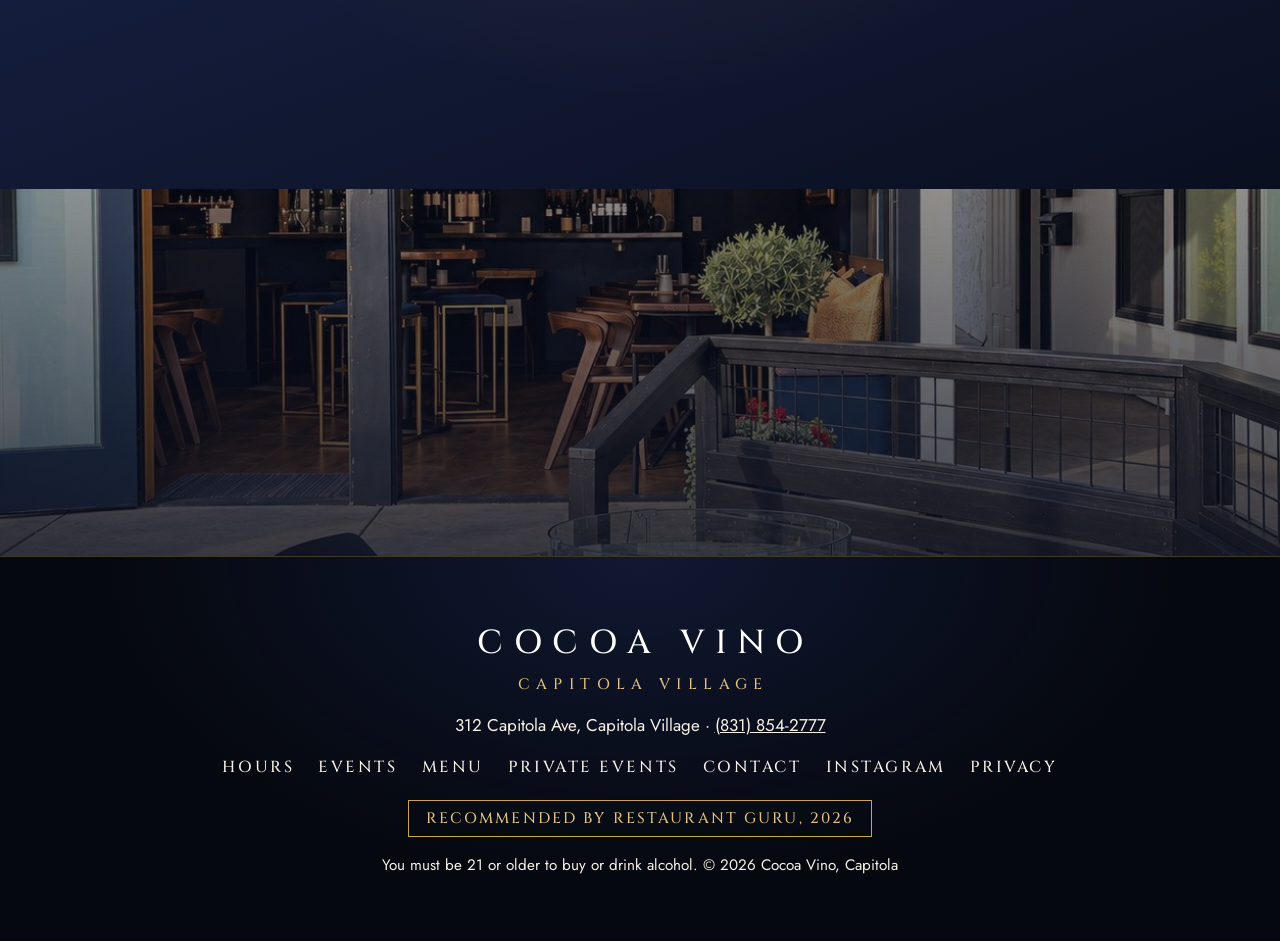
==== commit 5f3beb1c: "Balance the Wine, Charcuterie & Chocolates section Title, intro and button beside the Rare photo, wi" ====
--- a/index.html
+++ b/index.html
@@ -22,7 +22,7 @@
   <link rel="icon" href="images/monogram.svg" type="image/svg+xml">
   <link rel="preload" href="fonts/BodoniModa.woff2" as="font" type="font/woff2" crossorigin>
   <link rel="stylesheet" href="fonts/fonts.css">
-  <link rel="stylesheet" href="styles.css?v=20261030v">
+  <link rel="stylesheet" href="styles.css?v=20261030w">
 </head>
 <body data-page="home">
 <a class="skip-link" href="#main">Skip to content</a>
@@ -77,15 +77,15 @@
 </section>
 
 <section id="wine" class="section">
-  <div class="split reveal">
-    <div>
+  <div class="wine-top reveal">
+    <div class="wine-head">
       <h2>Wine, Charcuterie & Chocolates</h2>
-      <ul class="wine-lines" id="wine-lines"></ul>
-      <p class="choc" id="choc-line"></p>
+      <p class="wine-intro">Rare bottles, a board for the table and chocolate to finish. By the glass, by the bottle, or to take home.</p>
       <a class="btn btn-ghost-dark" href="menu.html">See the menu</a>
     </div>
     <div class="about-photo"><img src="images/rare.jpg" alt="Five bottles of Rare Champagne on a gold-lit shelf" loading="lazy"></div>
   </div>
+  <ul class="wine-grid reveal" id="wine-lines"></ul>
 </section>
 
 <section class="space" id="space" aria-label="Inside and out">
@@ -159,7 +159,7 @@
   <p class="fine">You must be 21 or older to buy or drink alcohol. © <span id="year"></span> Cocoa Vino, Capitola</p>
 </footer>
 
-<script src="content.js?v=20261030v"></script>
-<script src="main.js?v=20261030v"></script>
+<script src="content.js?v=20261030w"></script>
+<script src="main.js?v=20261030w"></script>
 </body>
 </html>
--- a/styles.css
+++ b/styles.css
@@ -129,7 +129,16 @@
 /* Wine & chocolate */
 .wine-lines { list-style: none; padding: 0; margin: 0 0 1.2rem; }
 .wine-lines li { padding: .8rem 0; border-bottom: 1px solid #e6dccb; font-size: 1.08rem; }
-.choc { font-size: 1.08rem; margin-bottom: 1.6rem; }
+/* Home: Wine, Charcuterie & Chocolates. Title + photo on top, descriptions in a grid below */
+.wine-top { max-width: 1200px; margin: 0 auto 3.5rem; display: grid; grid-template-columns: 1fr 1.15fr; gap: 4rem; align-items: center; }
+.wine-intro { font-size: 1.2rem; margin-bottom: 1.6rem; }
+.wine-grid { list-style: none; padding: 0; margin: 0 auto; max-width: 1200px; display: grid; grid-template-columns: repeat(3, 1fr); gap: 0 3rem; }
+.wine-grid li { padding: 1.6rem 0; border-top: 2px solid var(--gold); }
+.wine-grid h3 { font-size: 1.45rem; margin-bottom: .4rem; }
+.wine-grid p { margin: 0; font-size: 1.05rem; }
+.wine-grid li:last-child:nth-child(3n+1) { grid-column: 1 / -1; }
+@media (max-width: 1000px) { .wine-grid { grid-template-columns: repeat(2, 1fr); } }
+@media (max-width: 800px) { .wine-top { grid-template-columns: 1fr; gap: 2rem; margin-bottom: 2rem; } .wine-grid { grid-template-columns: 1fr; } }
 .about-photo { position: relative; isolation: isolate; }
 .about-photo img { width: 100%; display: block; border-radius: 2px; border: 1px solid rgba(201, 163, 92, .5); box-shadow: 0 30px 60px rgba(10, 15, 31, .35); }
 .program { max-width: 1100px; margin: 0 auto; display: grid; grid-template-columns: repeat(2, 1fr); gap: 2rem 4rem; }
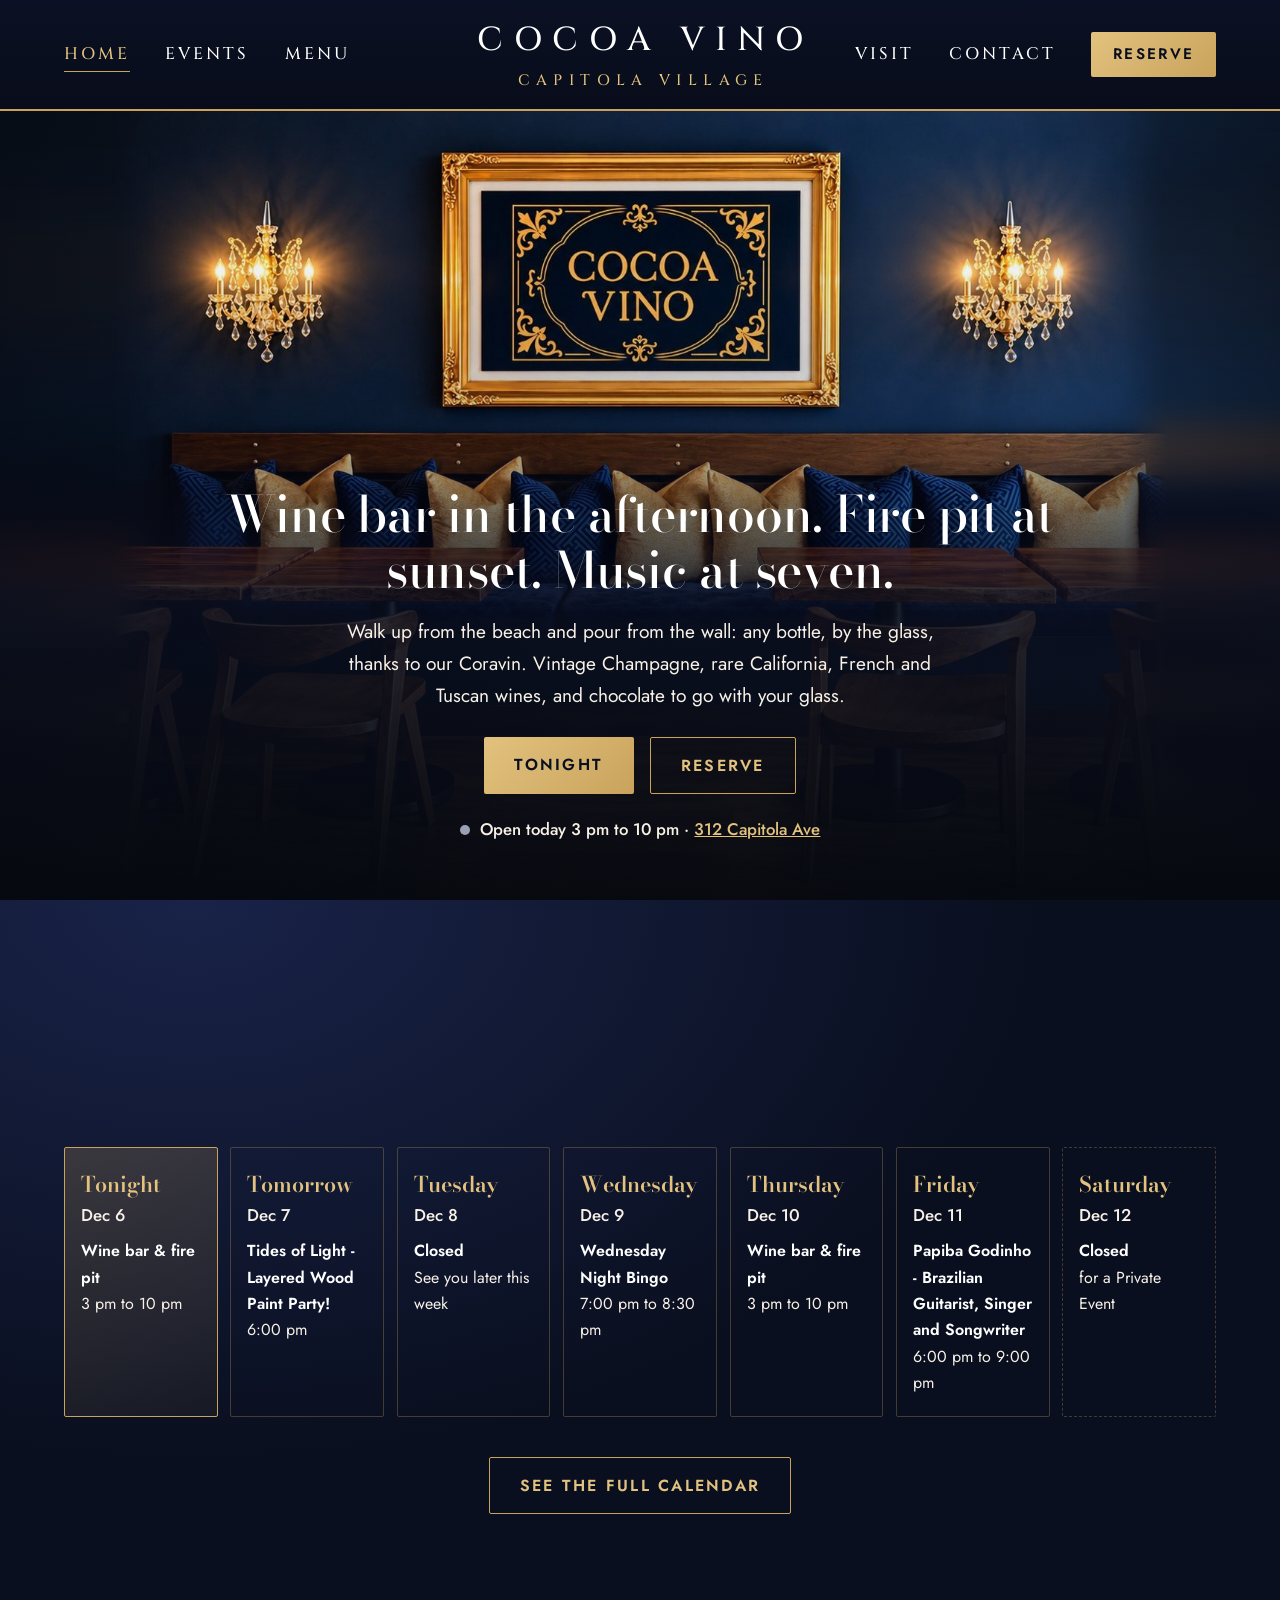
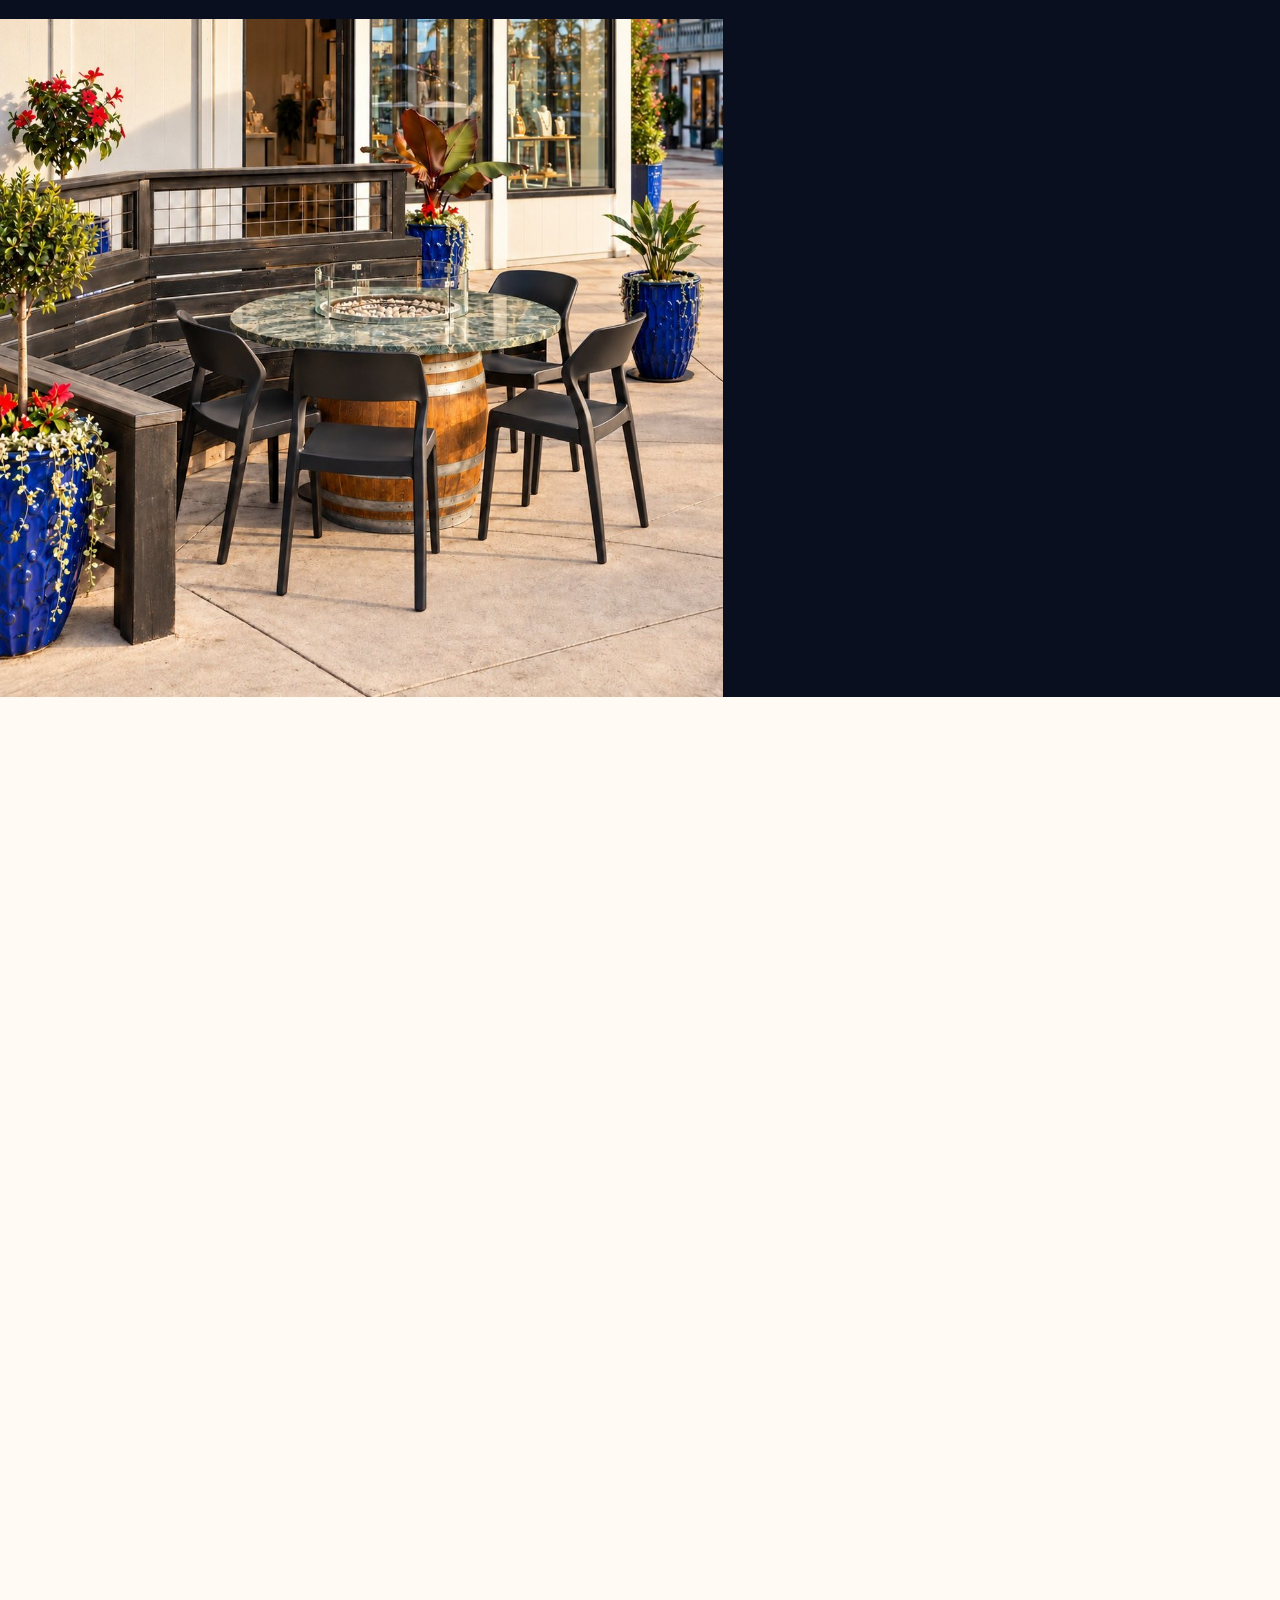
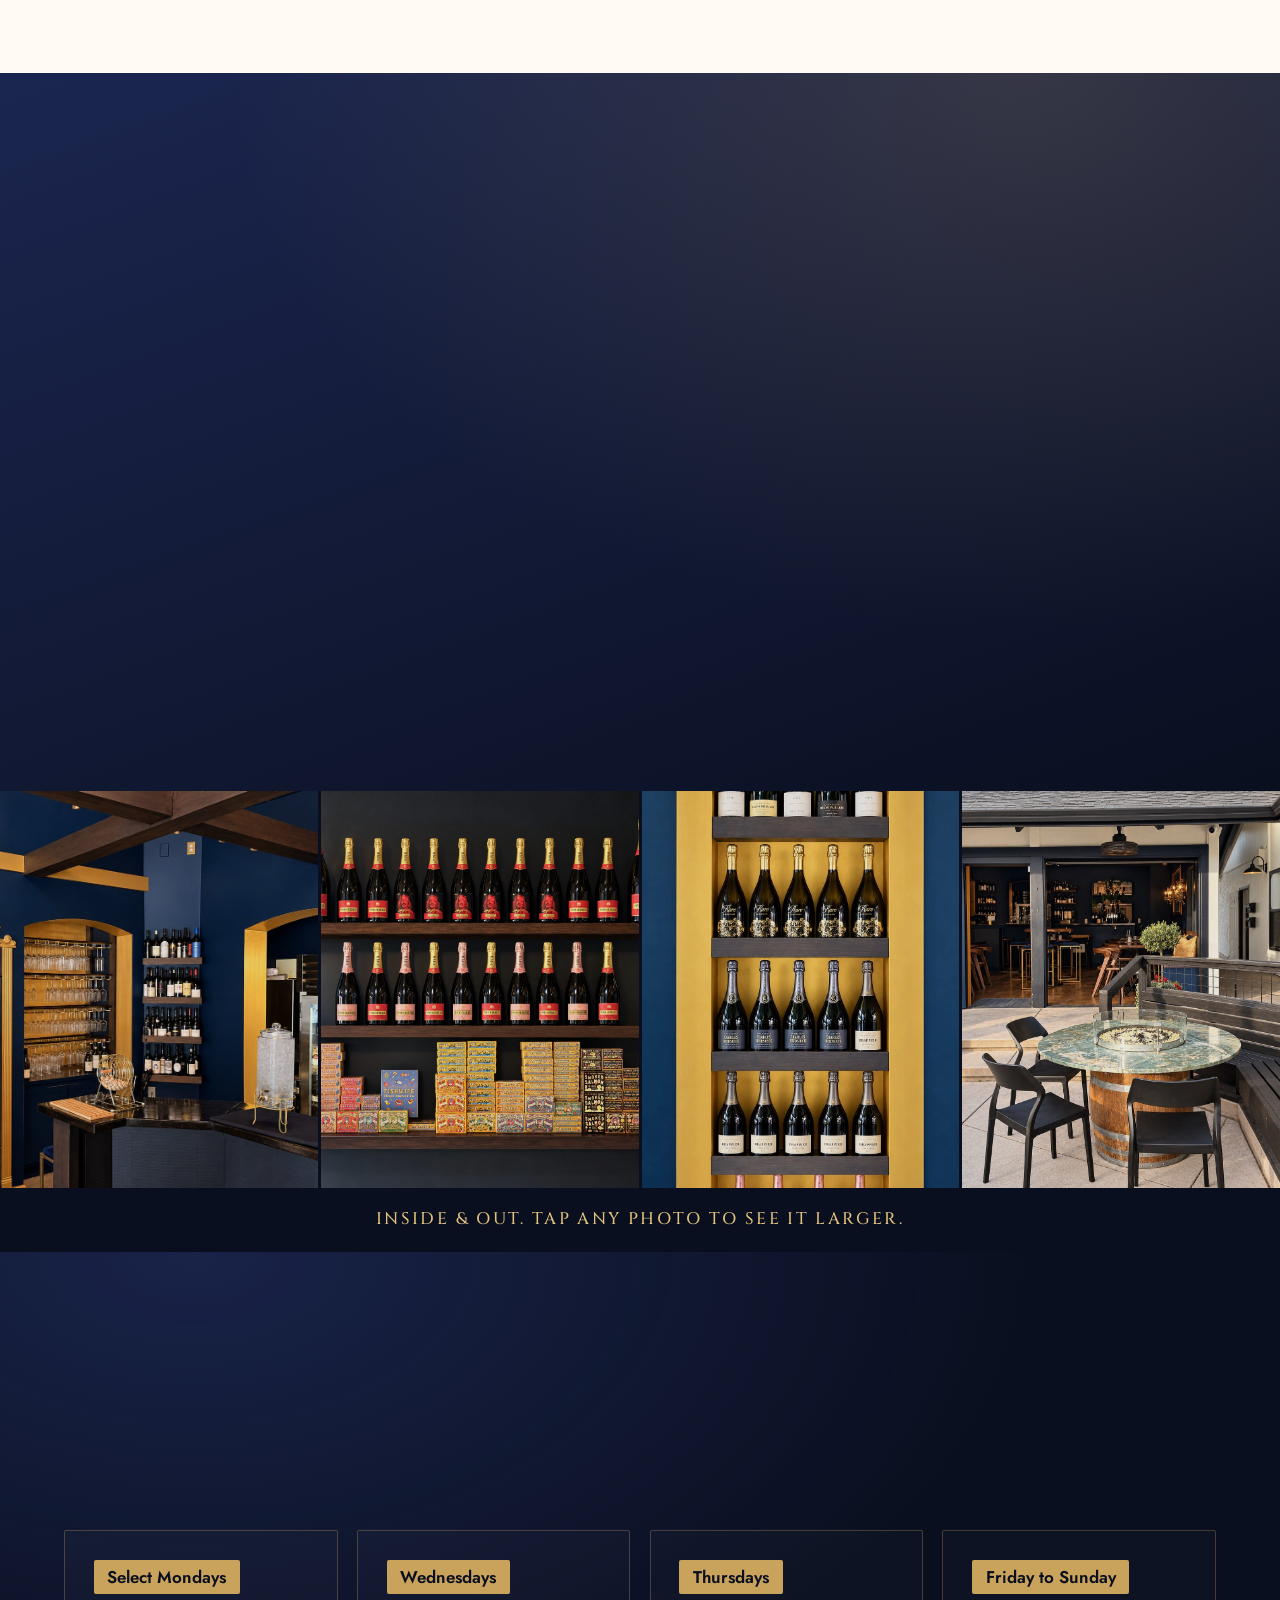
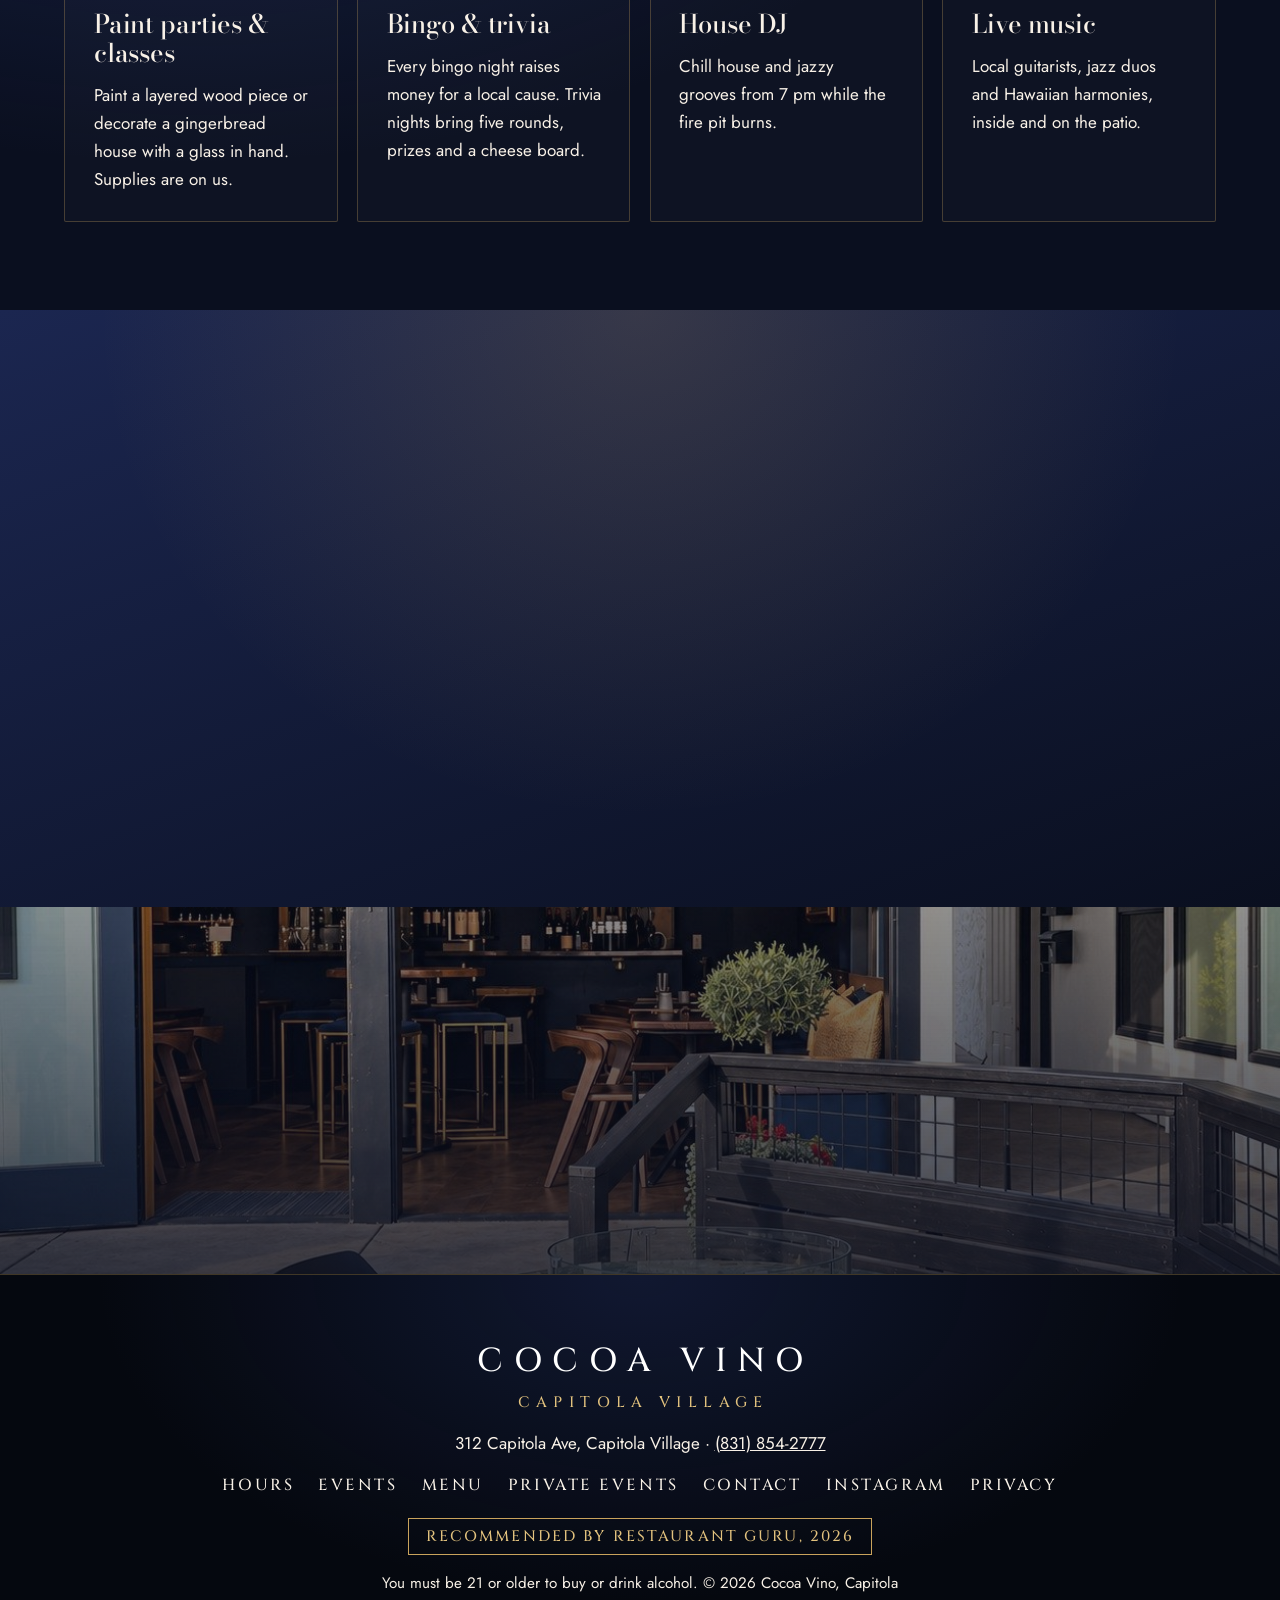
==== commit d627dece: "Highlight the Coravin: any bottle on the wall, by the glass - New Coravin feature band on Home besid" ====
--- a/index.html
+++ b/index.html
@@ -9,7 +9,7 @@
   <meta name="referrer" content="strict-origin-when-cross-origin">
   <meta name="theme-color" content="#0a0f1f">
   <title>Cocoa Vino | Wine Bar, Fire Pit Patio & Live Music in Capitola Village</title>
-  <meta name="description" content="Wine bar and wine shop. Wine bar in the afternoon, fire pit at sunset, music at seven. Open Wednesday to Sunday: live music Friday to Sunday, DJ Thursdays, bingo and trivia Wednesdays. 312 Capitola Ave.">
+  <meta name="description" content="Wine bar and wine shop where any bottle on the wall can be poured by the glass. Wine bar in the afternoon, fire pit at sunset, music at seven. Open Wednesday to Sunday: live music Friday to Sunday, DJ Thursdays, bingo and trivia Wednesdays. 312 Capitola Ave.">
   <meta property="og:title" content="Cocoa Vino | Wine Bar, Fire Pit Patio & Live Music in Capitola Village">
   <meta property="og:description" content="Wine bar in the afternoon, fire pit at sunset, music at seven. Open Wednesday to Sunday: live music Friday to Sunday, DJ Thursdays, bingo and trivia Wednesdays. 312 Capitola Ave.">
   <meta property="og:image" content="https://kendahansen.github.io/cocoa-vino/images/share.jpg">
@@ -22,7 +22,7 @@
   <link rel="icon" href="images/monogram.svg" type="image/svg+xml">
   <link rel="preload" href="fonts/BodoniModa.woff2" as="font" type="font/woff2" crossorigin>
   <link rel="stylesheet" href="fonts/fonts.css">
-  <link rel="stylesheet" href="styles.css?v=20261030w">
+  <link rel="stylesheet" href="styles.css?v=20261030x">
 </head>
 <body data-page="home">
 <a class="skip-link" href="#main">Skip to content</a>
@@ -49,7 +49,7 @@
 <section class="hero">
   <div class="hero-inner reveal">
     <h1>Wine bar in the afternoon. Fire pit at sunset. Music at seven.</h1>
-    <p class="lede">Walk up from the beach for vintage Champagne, rare California, French and Tuscan wines, and a piece of chocolate to go with your glass.</p>
+    <p class="lede">Walk up from the beach and pour from the wall: any bottle, by the glass, thanks to our Coravin. Vintage Champagne, rare California, French and Tuscan wines, and chocolate to go with your glass.</p>
     <div class="hero-cta">
       <a class="btn" href="#this-week">Tonight</a>
       <a class="btn btn-ghost" data-reserve href="visit.html#reserve">Reserve</a>
@@ -88,9 +88,22 @@
   <ul class="wine-grid reveal" id="wine-lines"></ul>
 </section>
 
+<section id="coravin" class="coravin">
+  <div class="coravin-inner reveal">
+    <div class="about-photo"><img src="images/winewall.jpg" alt="The golden-lit wine wall, where any bottle can be poured by the glass" loading="lazy"></div>
+    <div>
+      <p class="coravin-kicker">The Coravin pour</p>
+      <h2>Any bottle on the wall, by the glass</h2>
+      <p>Most bars pour a short list by the glass and sell everything else by the bottle. We pour the whole wall. Our Coravin draws wine through the cork without opening the bottle, so you can try that Kosta Browne or Caymus one glass at a time.</p>
+      <p>Love it? Take the bottle home from our wine shop.</p>
+      <a class="btn" href="menu.html#glass">See what's pouring</a>
+    </div>
+  </div>
+</section>
+
 <section class="space" id="space" aria-label="Inside and out">
   <div class="space-grid">
-    <button type="button" data-full="images/winewall.jpg"><img src="images/winewall.jpg" alt="The golden-lit wine wall" loading="lazy"></button>
+    <button type="button" data-full="images/bar.jpg"><img src="images/bar.jpg" alt="The bar with gold arches, glassware and a gilded wine fridge" loading="lazy"></button>
     <button type="button" data-full="images/champagne-pantry.jpg"><img src="images/champagne-pantry.jpg" alt="Shelves of Piper-Heidsieck Champagne above tins of sardines, octopus and smoked salmon" loading="lazy"></button>
     <button type="button" data-full="images/champagne-wall.jpg"><img src="images/champagne-wall.jpg" alt="A gold-lit Champagne wall of Rare, Bruno Paillard, Charles Heidsieck, Drappier and Deutz Rosé" loading="lazy"></button>
     <button type="button" data-full="images/patio.jpg"><img src="images/patio.jpg" alt="The patio fire table with the doors open to the bar" loading="lazy"></button>
@@ -159,7 +172,7 @@
   <p class="fine">You must be 21 or older to buy or drink alcohol. © <span id="year"></span> Cocoa Vino, Capitola</p>
 </footer>
 
-<script src="content.js?v=20261030w"></script>
-<script src="main.js?v=20261030w"></script>
+<script src="content.js?v=20261030x"></script>
+<script src="main.js?v=20261030x"></script>
 </body>
 </html>
--- a/styles.css
+++ b/styles.css
@@ -307,6 +307,14 @@
   body { padding-bottom: 4.8rem; }
 }
 
+/* Coravin feature band */
+.coravin { padding: 6rem 5vw; color: var(--cream); background: radial-gradient(ellipse at 80% 0%, rgba(201, 163, 92, .18), transparent 55%), linear-gradient(160deg, var(--wine), var(--cocoa)); }
+.coravin-inner { max-width: 1150px; margin: 0 auto; display: grid; grid-template-columns: 1fr 1.05fr; gap: 4.5rem; align-items: center; }
+.coravin-kicker { font: 500 1rem var(--caps); letter-spacing: .2em; text-transform: uppercase; color: var(--gold-2); margin-bottom: .8rem; }
+.coravin h2::after { content: ""; display: block; width: 64px; height: 3px; margin-top: 1.1rem; background: linear-gradient(90deg, var(--gold), var(--gold-2)); }
+.coravin p { font-size: 1.12rem; }
+@media (max-width: 800px) { .coravin { padding: 4rem 16px; } .coravin-inner { grid-template-columns: 1fr; gap: 2.2rem; } }
+
 /* Inside & out photo band with lightbox */
 .space { background: var(--cocoa); padding: 0 0 1.4rem; }
 .space-grid { display: grid; grid-template-columns: repeat(4, 1fr); gap: 3px; }
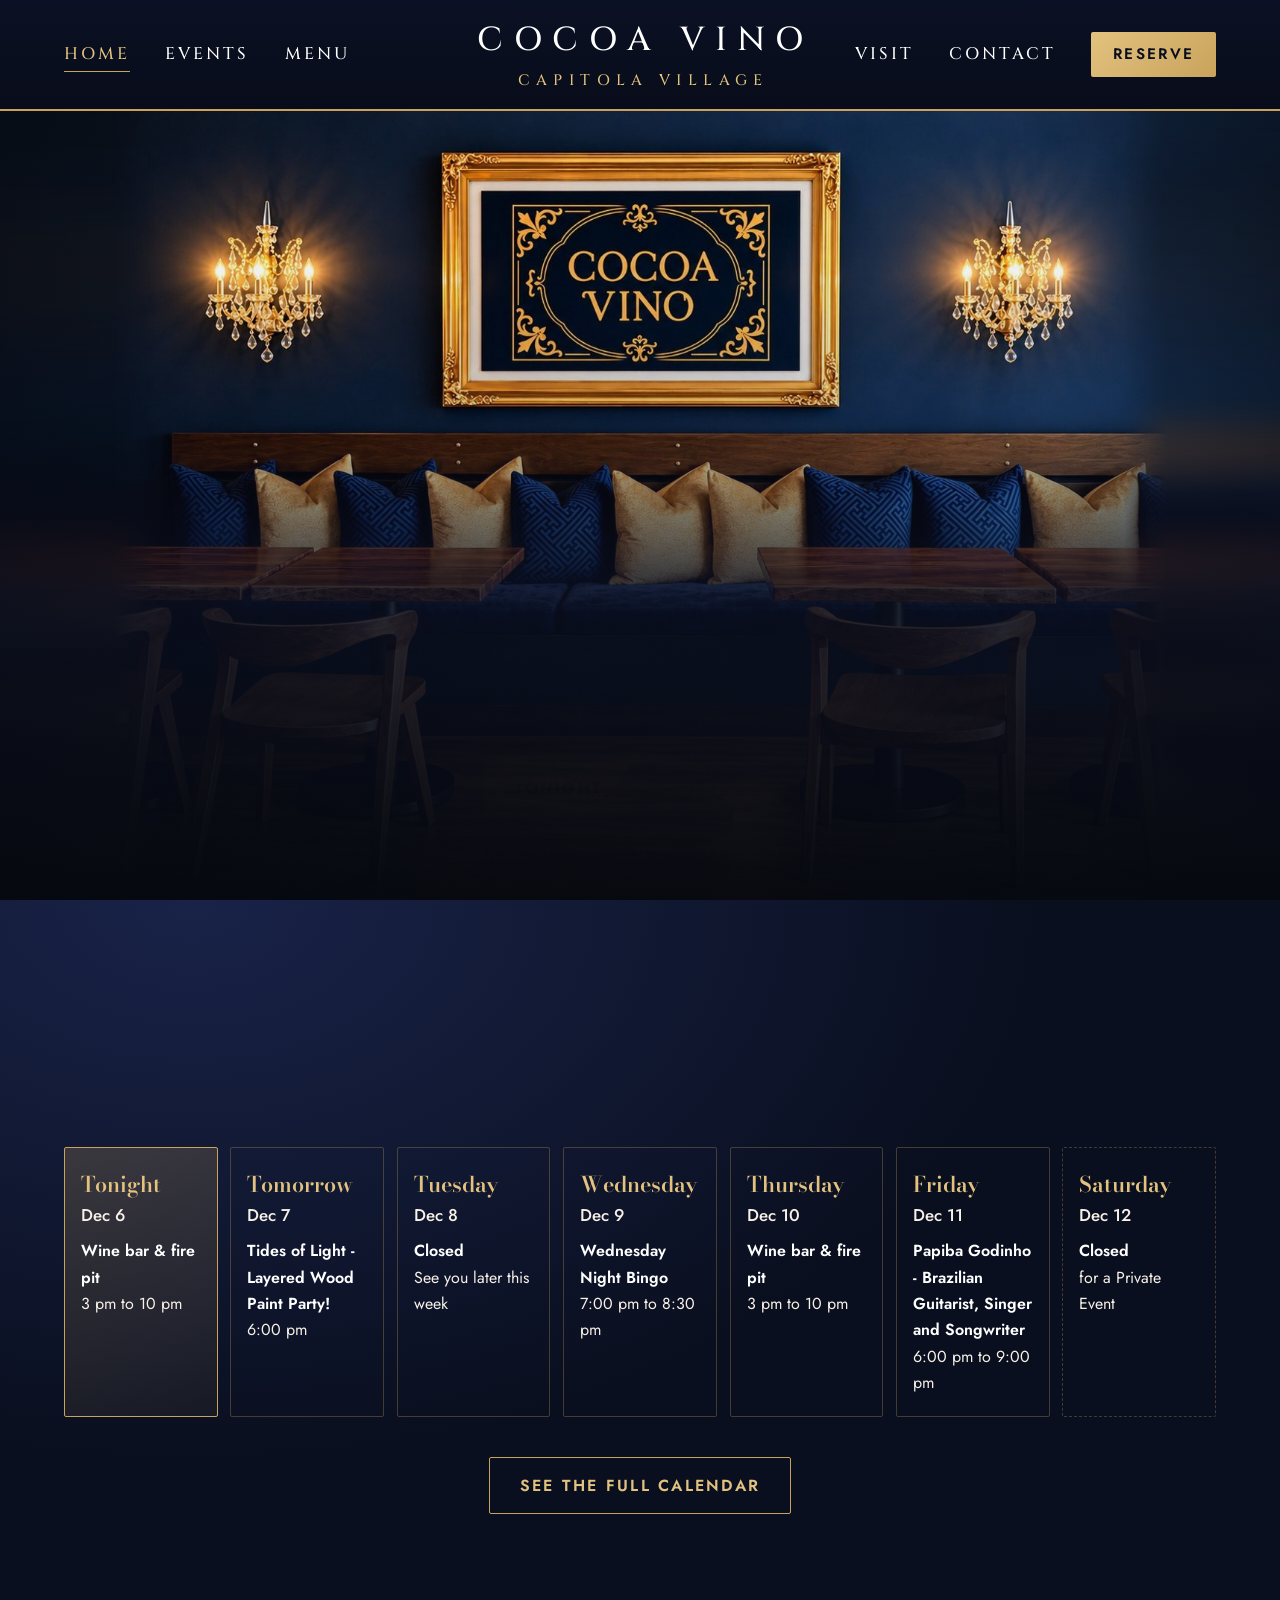
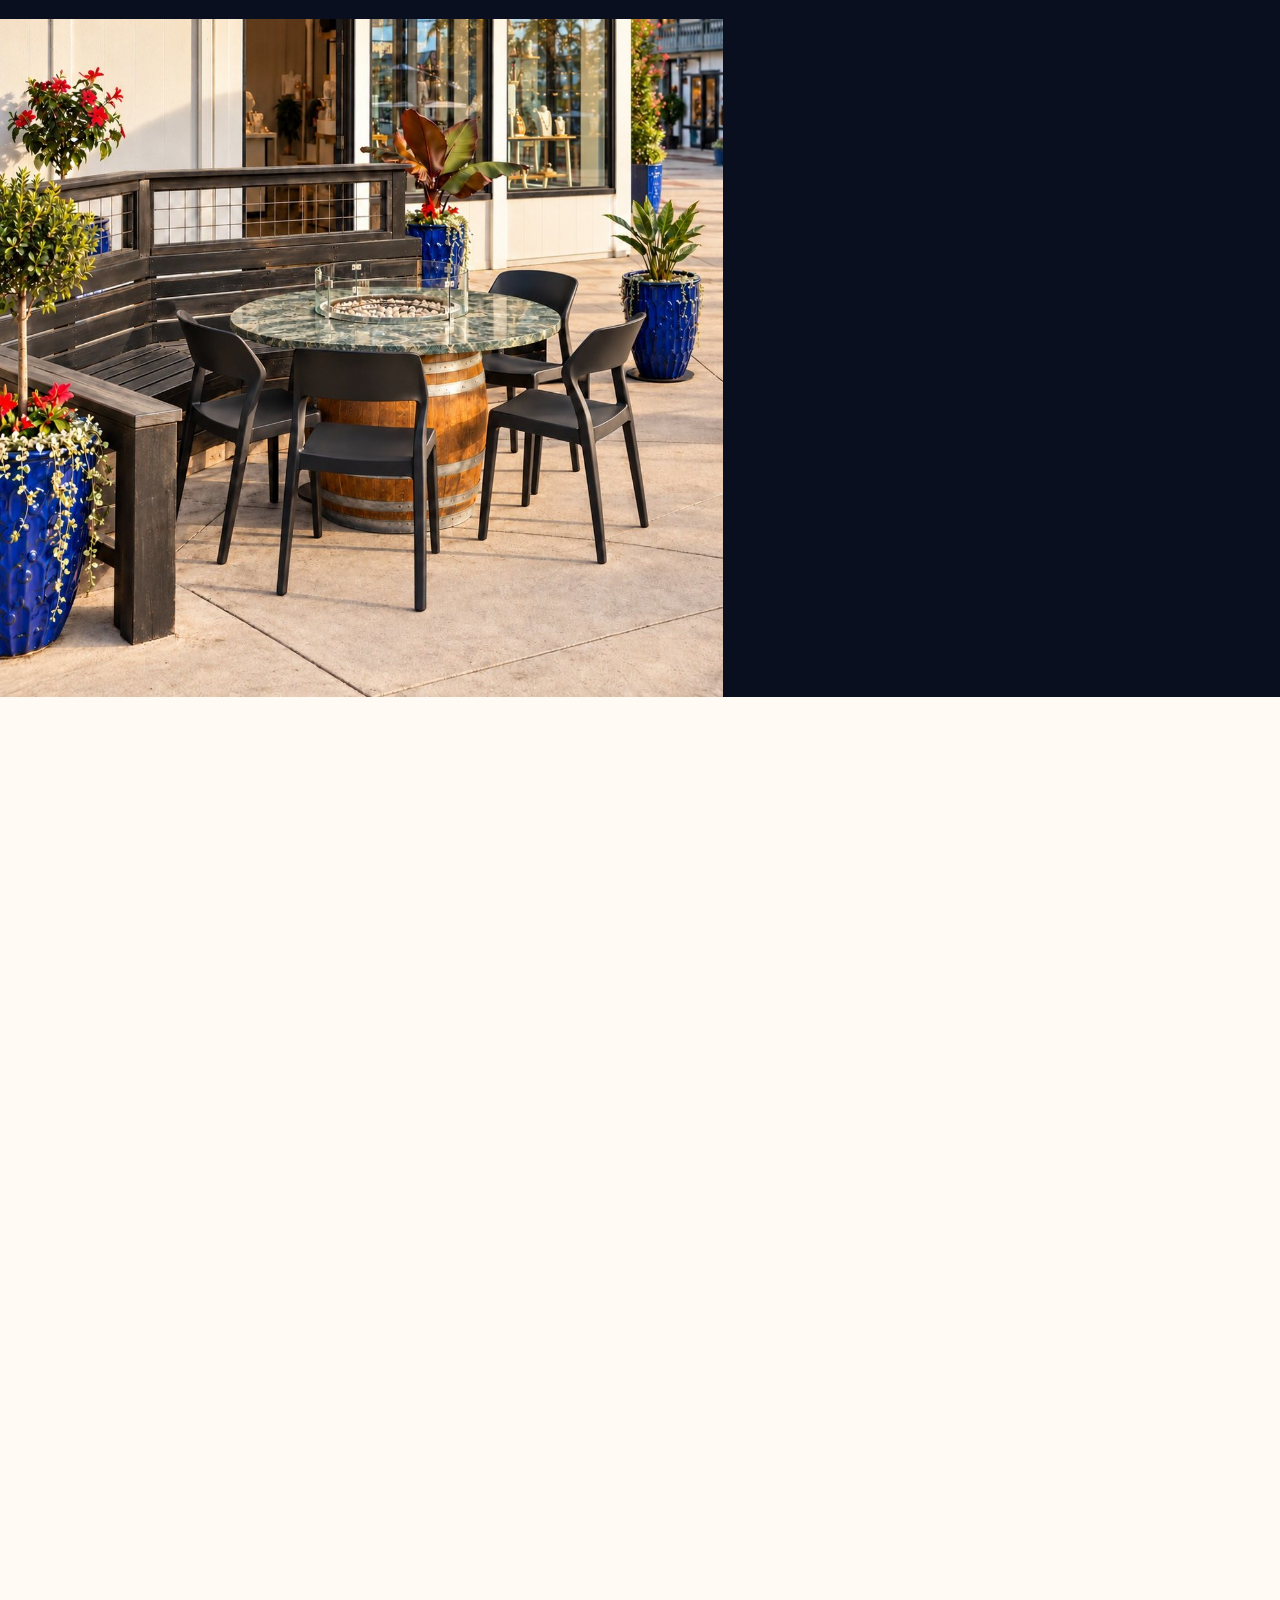
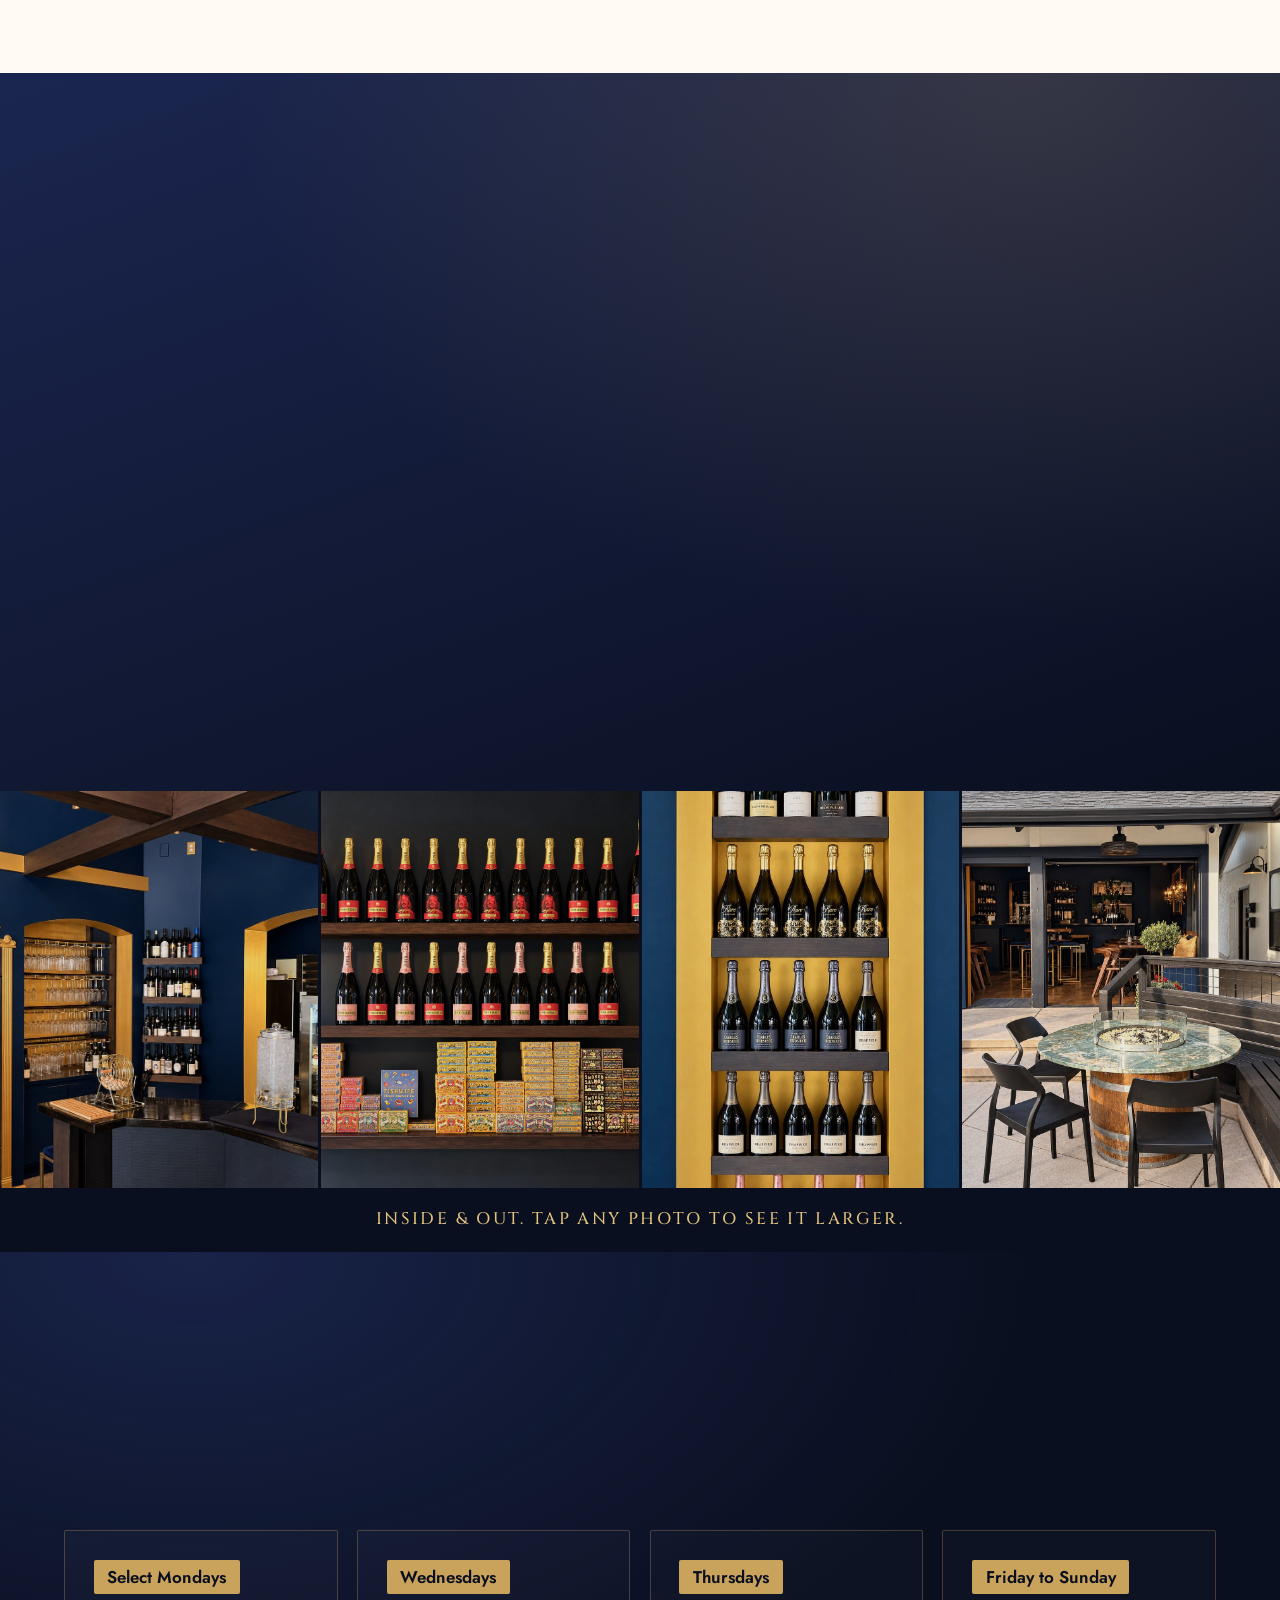
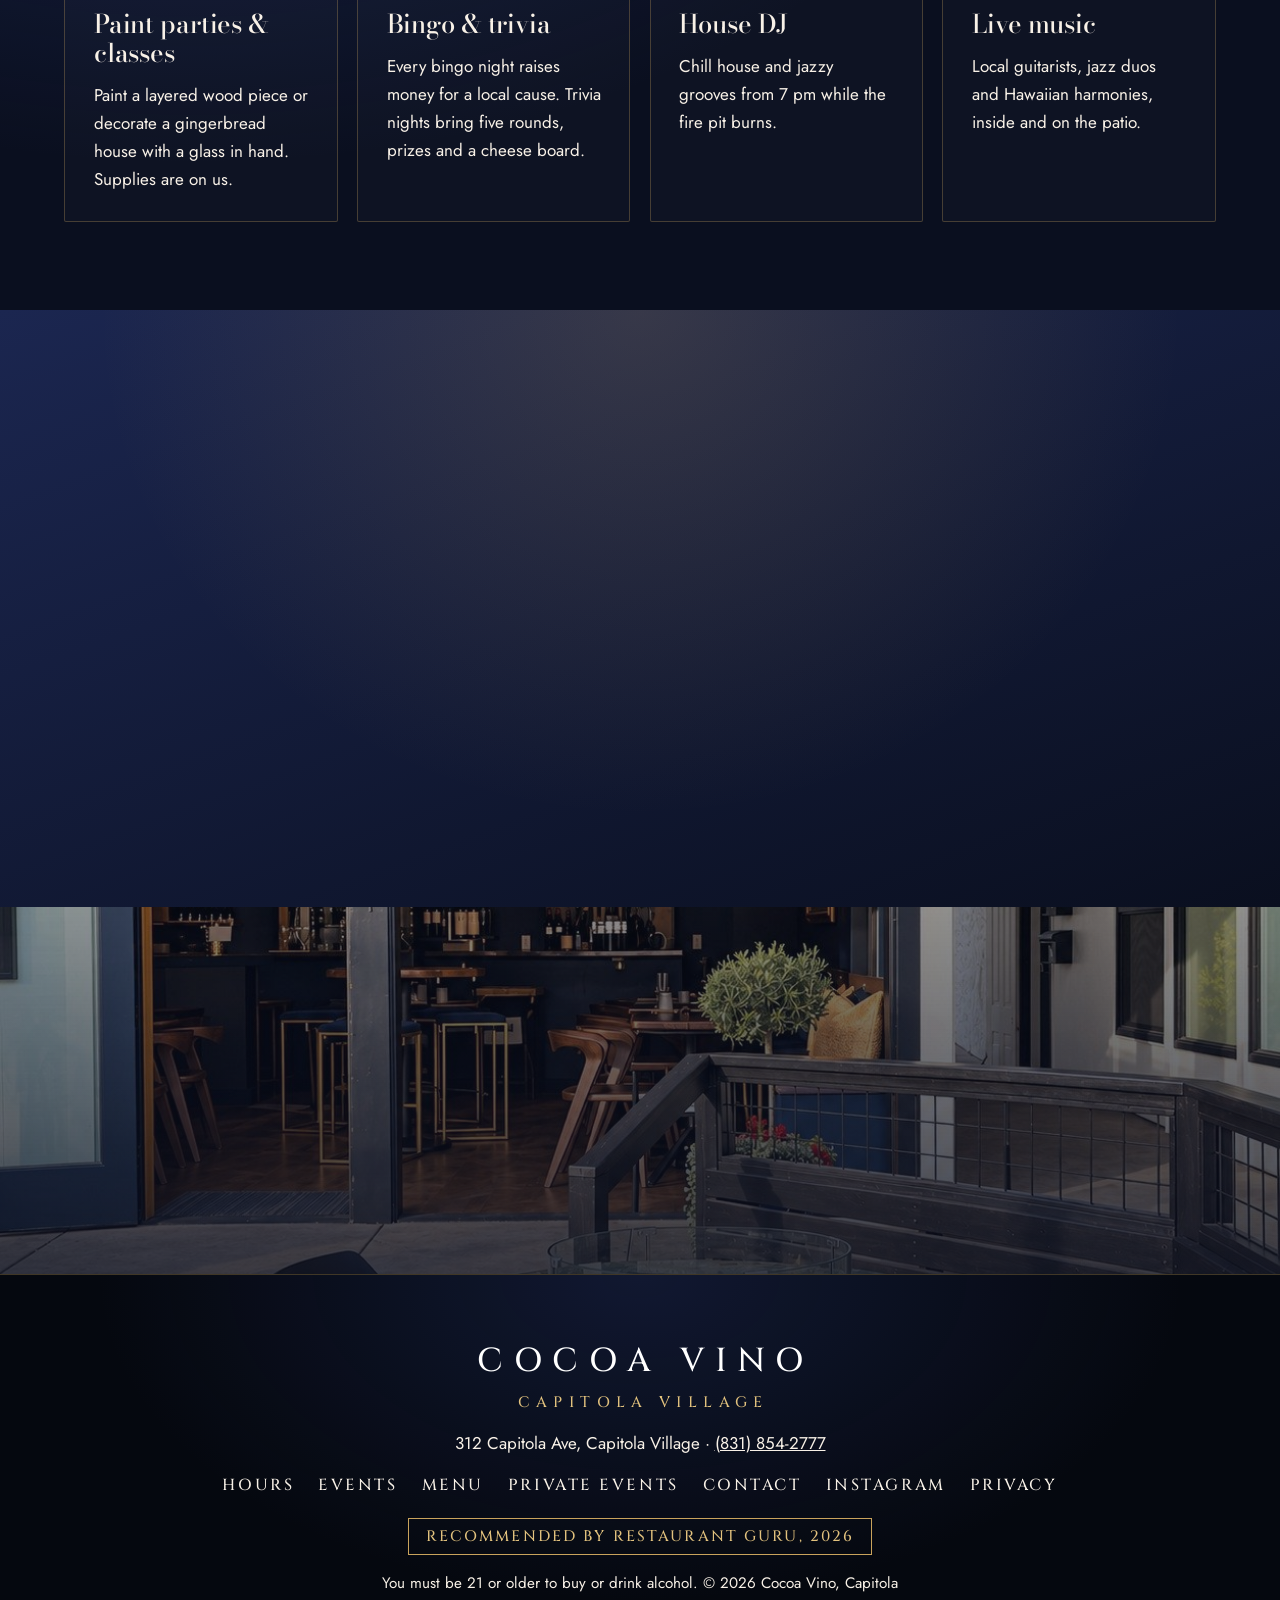
==== commit 598e5ade: "Make clear they pour every bottle, Champagne included Co-Authored-By: Claude Opus 5.5 <noreply@anthr" ====
--- a/index.html
+++ b/index.html
@@ -22,7 +22,7 @@
   <link rel="icon" href="images/monogram.svg" type="image/svg+xml">
   <link rel="preload" href="fonts/BodoniModa.woff2" as="font" type="font/woff2" crossorigin>
   <link rel="stylesheet" href="fonts/fonts.css">
-  <link rel="stylesheet" href="styles.css?v=20261030x">
+  <link rel="stylesheet" href="styles.css?v=20261030y">
 </head>
 <body data-page="home">
 <a class="skip-link" href="#main">Skip to content</a>
@@ -94,7 +94,7 @@
     <div>
       <p class="coravin-kicker">The Coravin pour</p>
       <h2>Any bottle on the wall, by the glass</h2>
-      <p>Most bars pour a short list by the glass and sell everything else by the bottle. We pour the whole wall. Our Coravin draws wine through the cork without opening the bottle, so you can try that Kosta Browne or Caymus one glass at a time.</p>
+      <p>Most bars pour a short list by the glass and sell everything else by the bottle. We pour the whole wall. Our Coravin draws wine through the cork without opening the bottle, so you can try that Kosta Browne, Caymus or Rare Champagne one glass at a time.</p>
       <p>Love it? Take the bottle home from our wine shop.</p>
       <a class="btn" href="menu.html#glass">See what's pouring</a>
     </div>
@@ -172,7 +172,7 @@
   <p class="fine">You must be 21 or older to buy or drink alcohol. © <span id="year"></span> Cocoa Vino, Capitola</p>
 </footer>
 
-<script src="content.js?v=20261030x"></script>
-<script src="main.js?v=20261030x"></script>
+<script src="content.js?v=20261030y"></script>
+<script src="main.js?v=20261030y"></script>
 </body>
 </html>
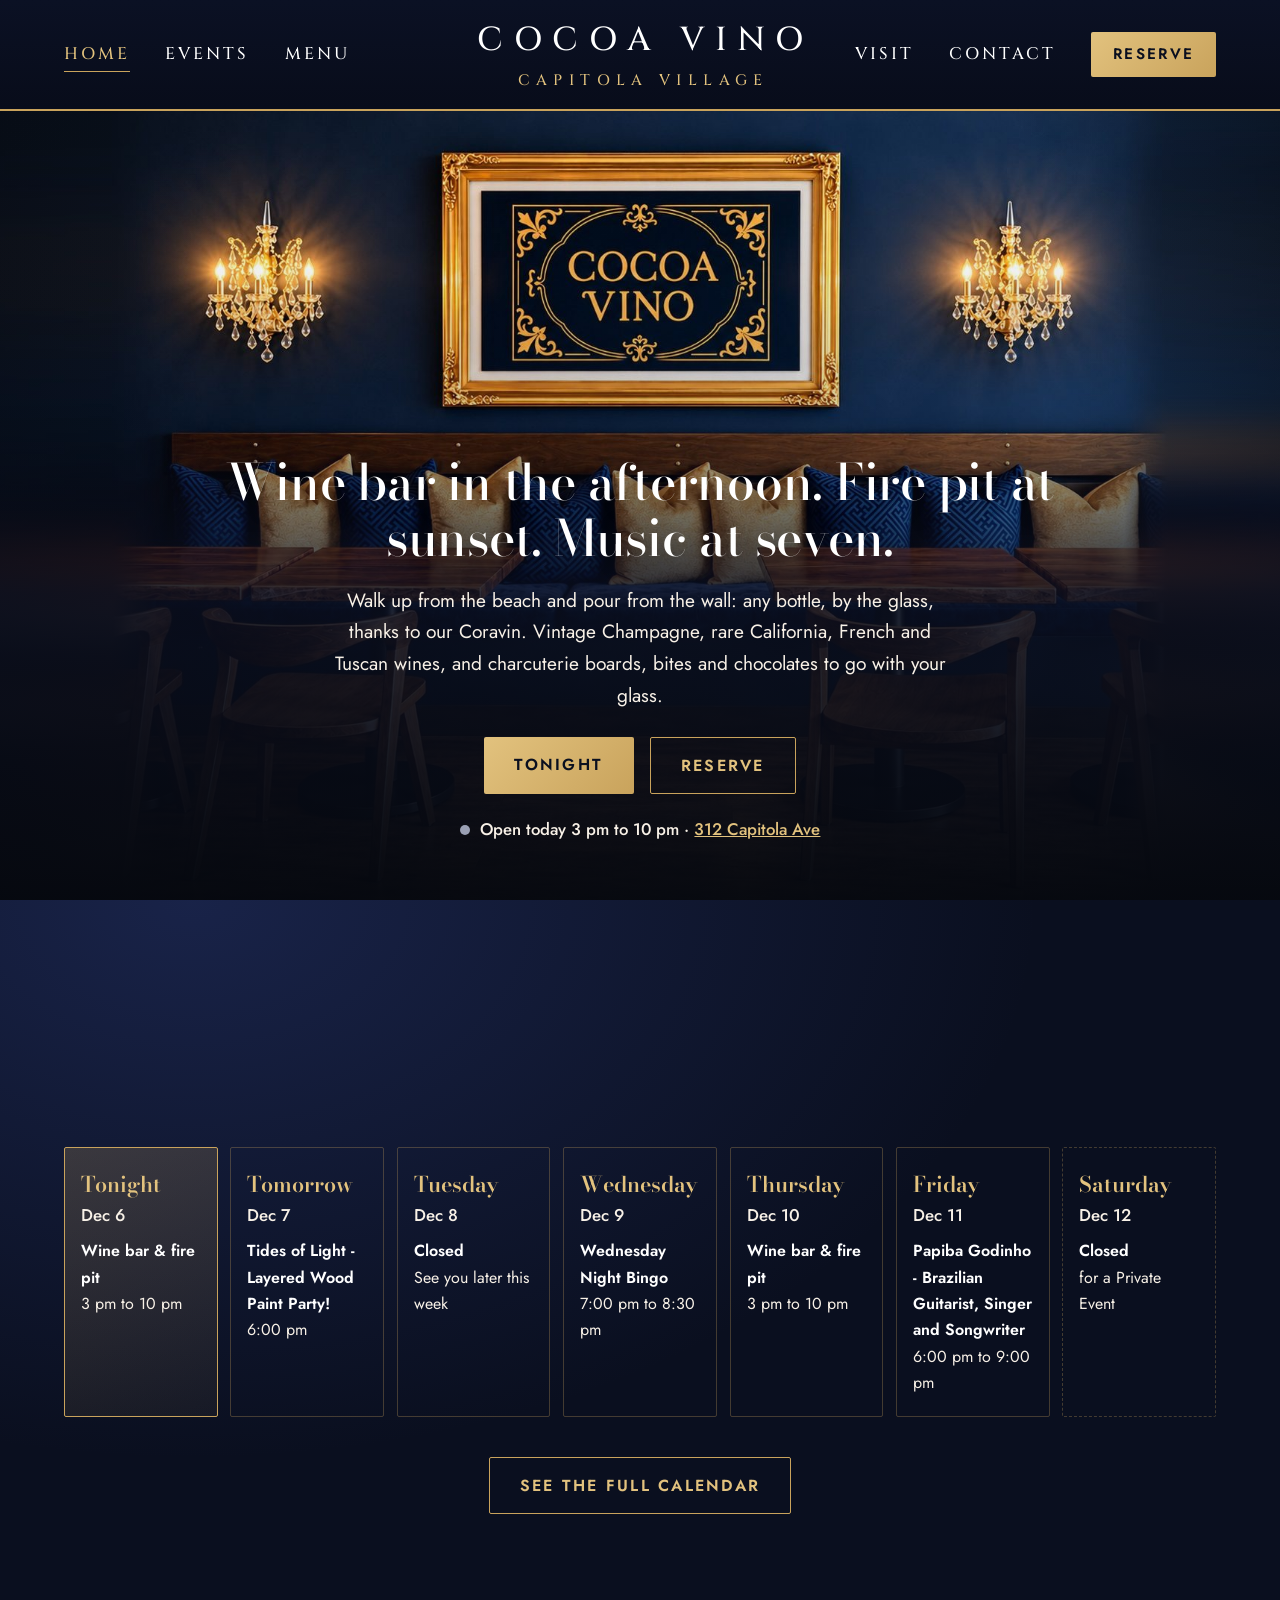
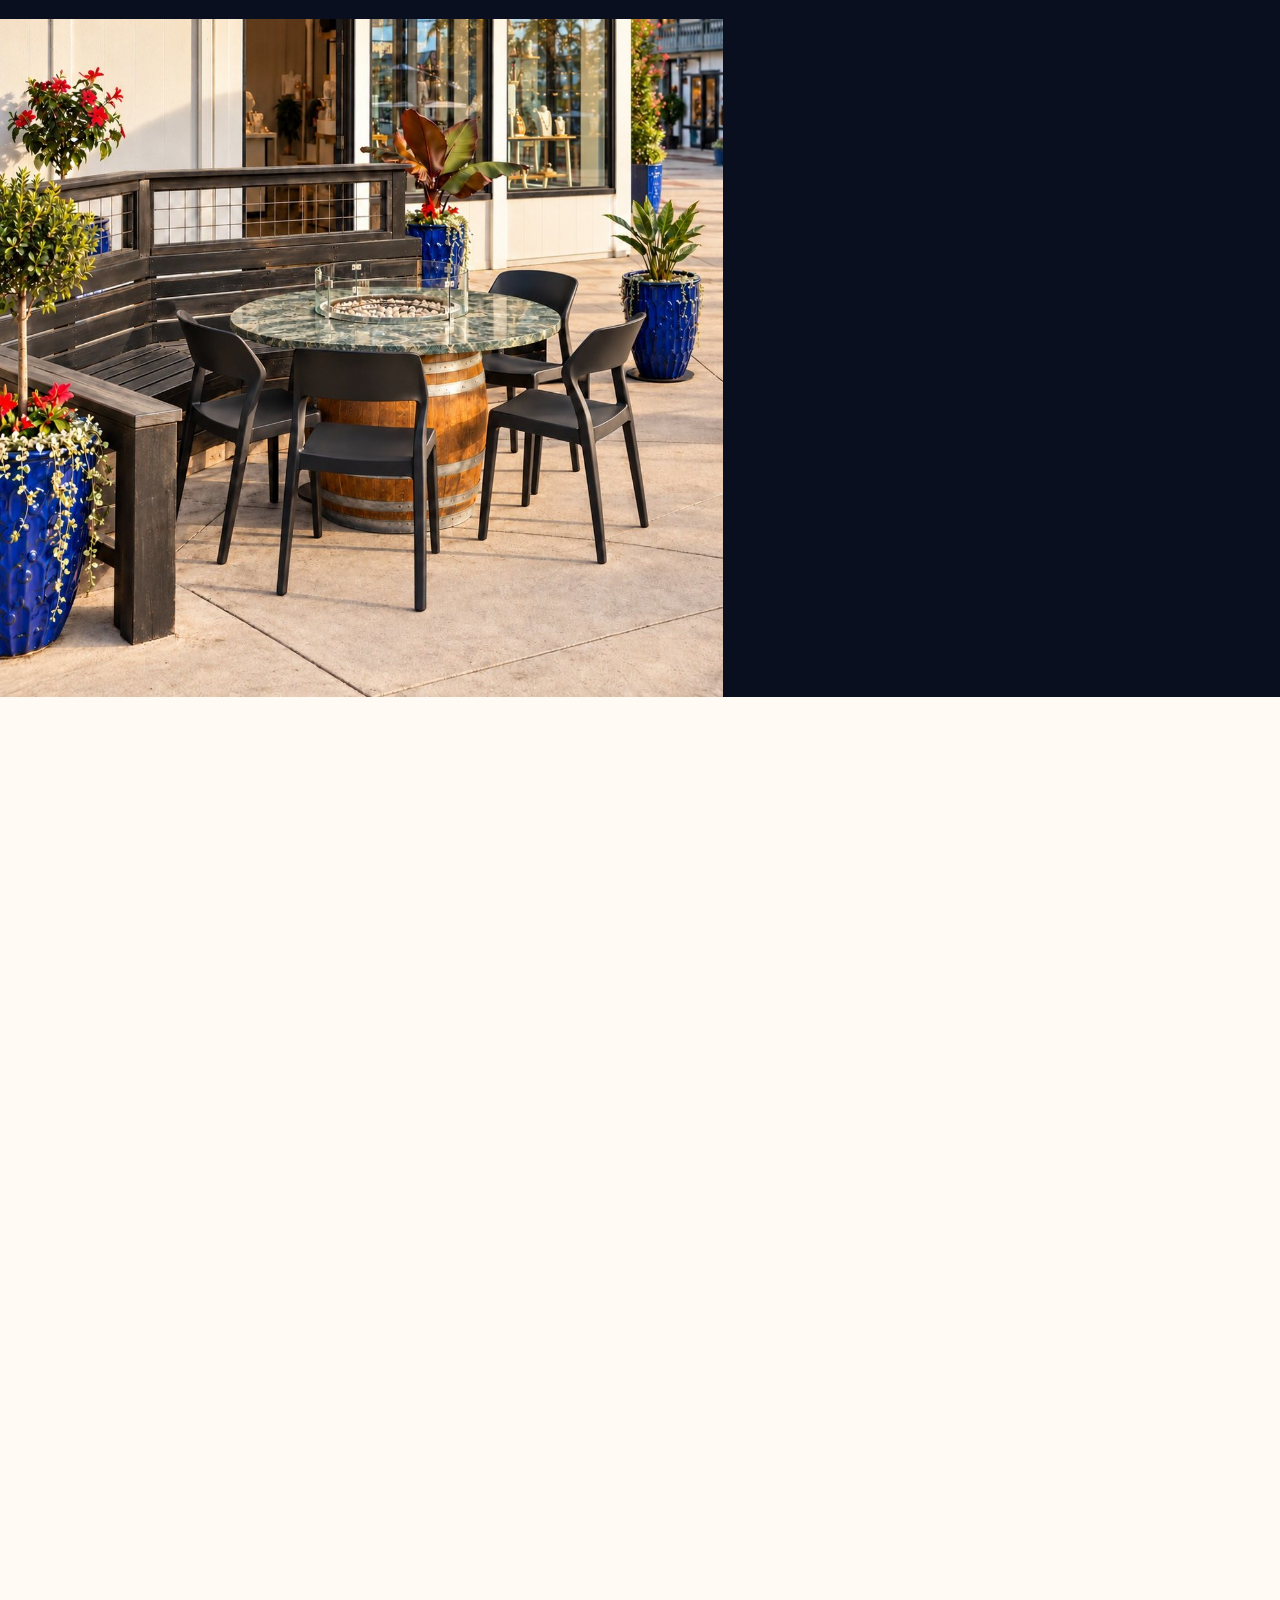
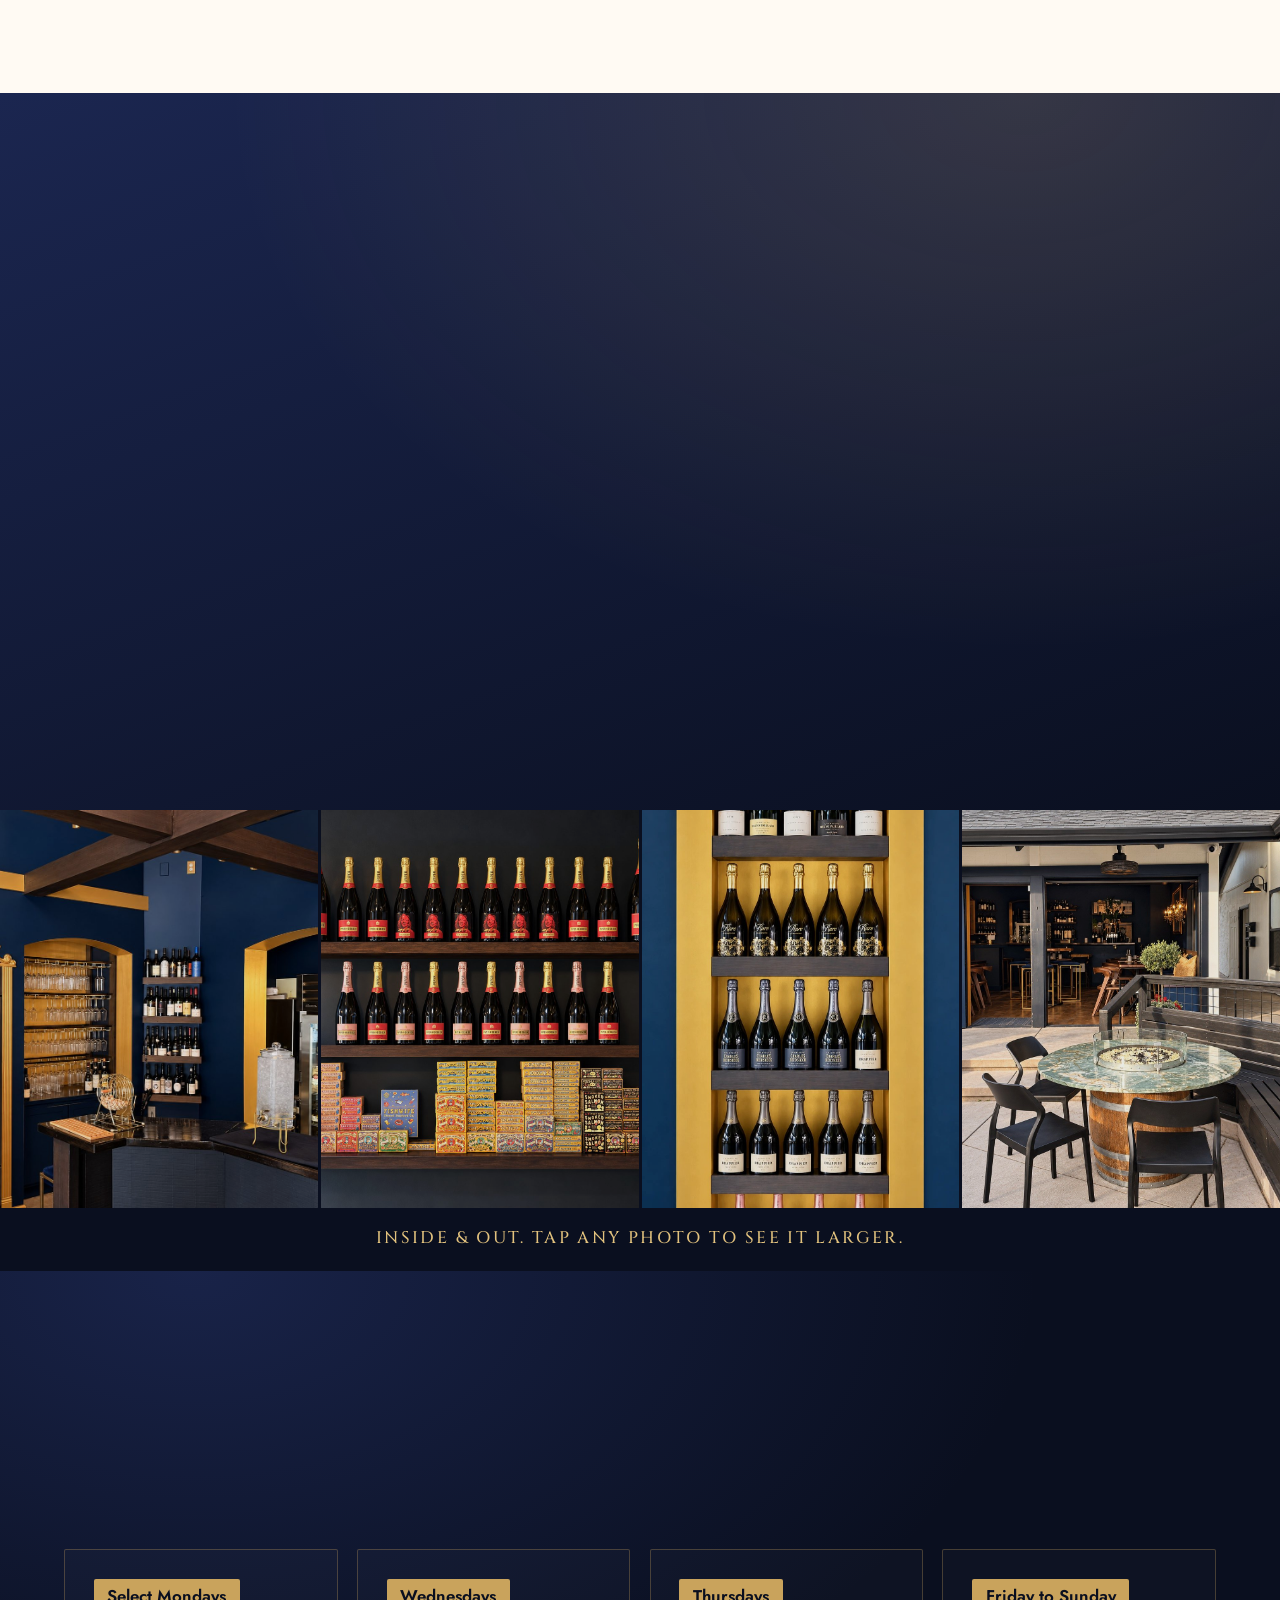
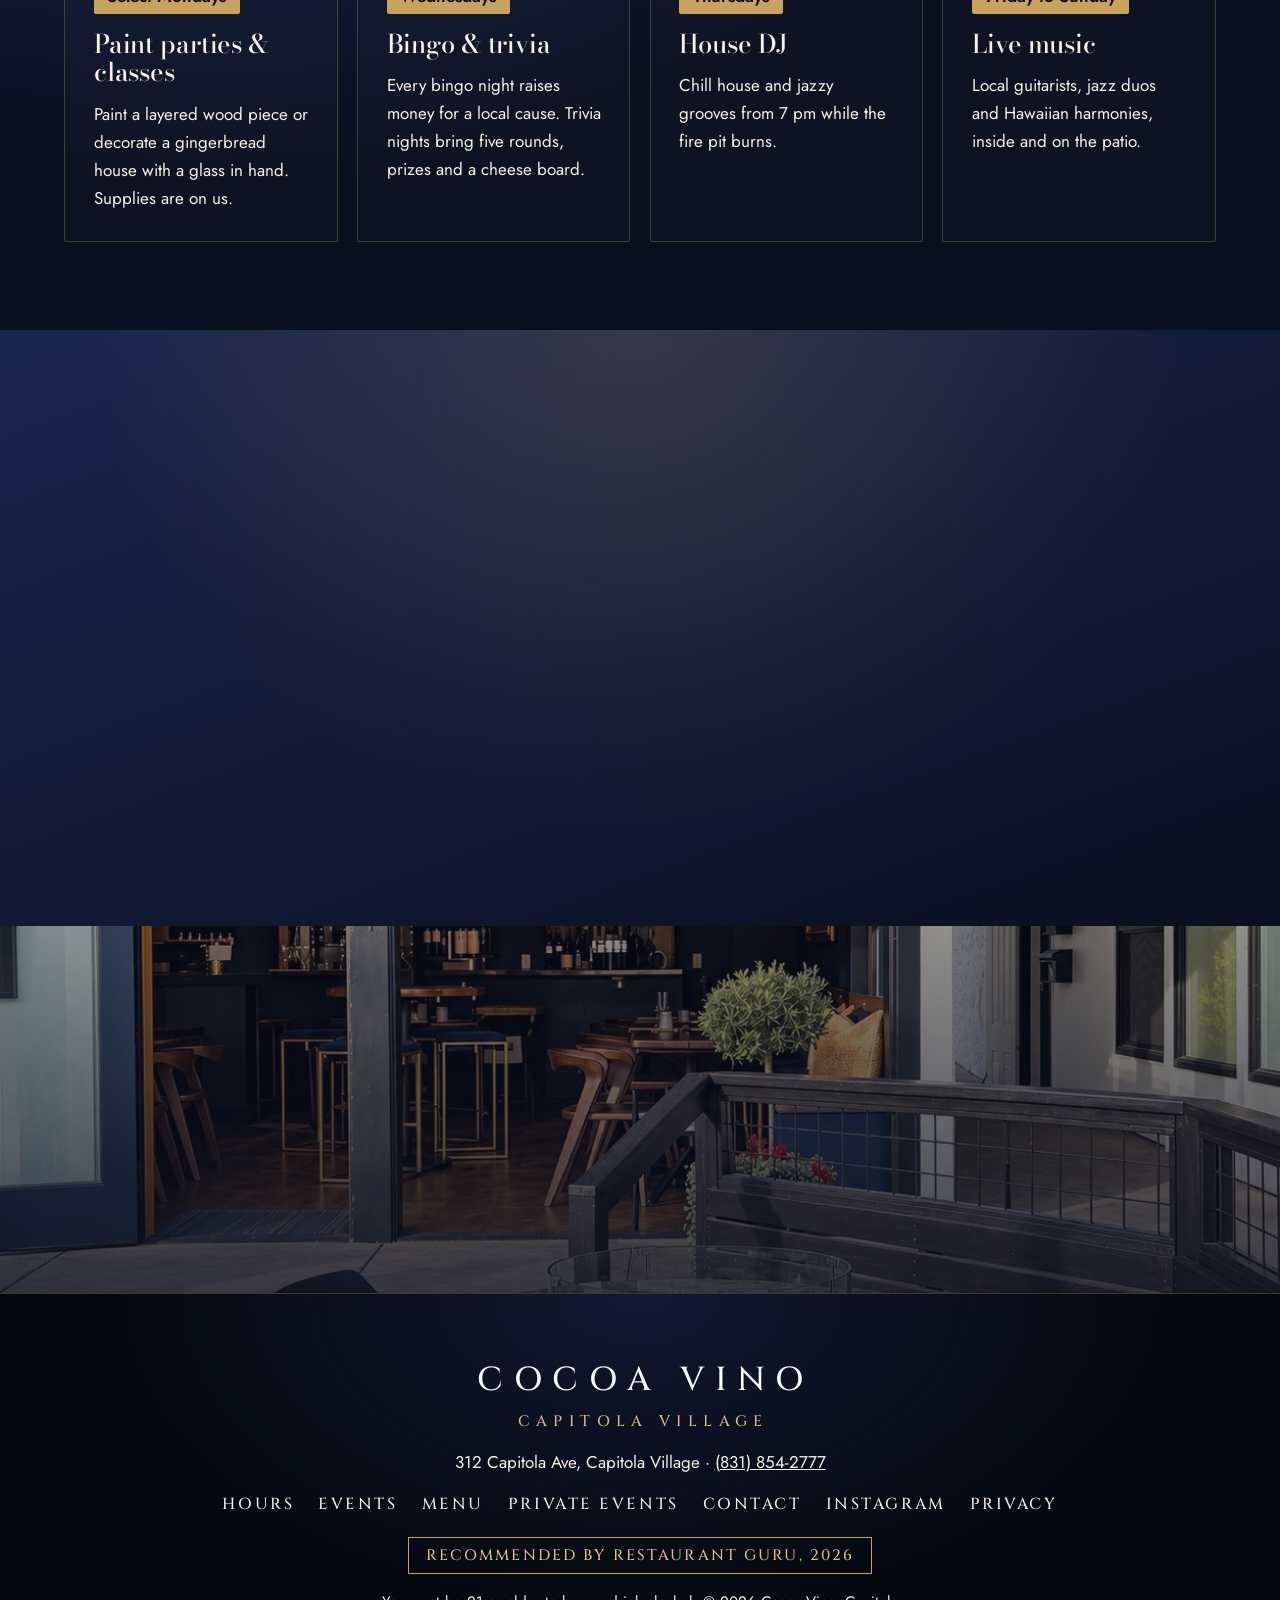
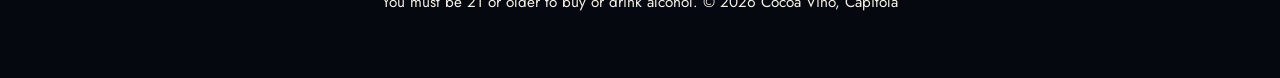
==== commit a8794ecc: "One name everywhere, matching menu type, and a brand voice guide - Charcuterie Boards, Bites & Choco" ====
--- a/index.html
+++ b/index.html
@@ -22,7 +22,7 @@
   <link rel="icon" href="images/monogram.svg" type="image/svg+xml">
   <link rel="preload" href="fonts/BodoniModa.woff2" as="font" type="font/woff2" crossorigin>
   <link rel="stylesheet" href="fonts/fonts.css">
-  <link rel="stylesheet" href="styles.css?v=20261030y">
+  <link rel="stylesheet" href="styles.css?v=20261031a">
 </head>
 <body data-page="home">
 <a class="skip-link" href="#main">Skip to content</a>
@@ -49,7 +49,7 @@
 <section class="hero">
   <div class="hero-inner reveal">
     <h1>Wine bar in the afternoon. Fire pit at sunset. Music at seven.</h1>
-    <p class="lede">Walk up from the beach and pour from the wall: any bottle, by the glass, thanks to our Coravin. Vintage Champagne, rare California, French and Tuscan wines, and chocolate to go with your glass.</p>
+    <p class="lede">Walk up from the beach and pour from the wall: any bottle, by the glass, thanks to our Coravin. Vintage Champagne, rare California, French and Tuscan wines, and charcuterie boards, bites and chocolates to go with your glass.</p>
     <div class="hero-cta">
       <a class="btn" href="#this-week">Tonight</a>
       <a class="btn btn-ghost" data-reserve href="visit.html#reserve">Reserve</a>
@@ -71,7 +71,7 @@
   <img class="patio-img" src="images/patio-golden.jpg" alt="The wine-barrel fire table on the patio at golden hour, with cobalt planters and red flowers" loading="lazy">
   <div class="patio-text reveal">
     <h2>The Patio</h2>
-    <p>Grab the fire table when the sun starts to drop. The beach is just down the street, and the doors open right into the bar.</p>
+    <p>Grab a seat at the fire pit when the sun starts to drop. The beach is just down the street, and the doors open right into the bar.</p>
     <a class="btn" href="private-events.html">Book the patio for a party</a>
   </div>
 </section>
@@ -79,8 +79,8 @@
 <section id="wine" class="section">
   <div class="wine-top reveal">
     <div class="wine-head">
-      <h2>Wine, Charcuterie & Chocolates</h2>
-      <p class="wine-intro">Rare bottles, a board for the table and chocolate to finish. By the glass, by the bottle, or to take home.</p>
+      <h2>Wine, Charcuterie Boards, Bites & Chocolates</h2>
+      <p class="wine-intro">Rare bottles poured by the glass, charcuterie boards for the table and chocolates to finish. Stay for a glass or take a bottle home.</p>
       <a class="btn btn-ghost-dark" href="menu.html">See the menu</a>
     </div>
     <div class="about-photo"><img src="images/rare.jpg" alt="Five bottles of Rare Champagne on a gold-lit shelf" loading="lazy"></div>
@@ -172,7 +172,7 @@
   <p class="fine">You must be 21 or older to buy or drink alcohol. © <span id="year"></span> Cocoa Vino, Capitola</p>
 </footer>
 
-<script src="content.js?v=20261030y"></script>
-<script src="main.js?v=20261030y"></script>
+<script src="content.js?v=20261031a"></script>
+<script src="main.js?v=20261031a"></script>
 </body>
 </html>
--- a/styles.css
+++ b/styles.css
@@ -331,13 +331,13 @@
 /* Menu page */
 .menu-tabs { position: sticky; top: 92px; z-index: 5; display: flex; gap: .5rem; justify-content: center; flex-wrap: wrap; padding: .8rem 16px;
   background: rgba(255, 250, 243, .97); border-bottom: 1px solid #e6dccb; }
-.menu-tabs a { text-decoration: none; font-weight: 600; color: var(--wine); padding: .5em 1.1em; border-radius: 2px; border: 1.5px solid #d8cbbb; }
+.menu-tabs a { white-space: nowrap; text-decoration: none; font: 500 .98rem var(--caps); letter-spacing: .14em; text-transform: uppercase; color: var(--wine); padding: .6em 1.2em; border-radius: 2px; border: 1px solid #d8cbbb; }
 .menu-tabs a:hover, .menu-tabs a.active { background: var(--wine); color: #fff; border-color: var(--wine); }
 .menu-section { scroll-margin-top: 130px; }
 .menu-inner { max-width: 860px; margin: 0 auto; }
 .menu-intro { font-size: 1.15rem; }
 .menu-photo { width: 100%; display: block; margin: .5rem 0 1.5rem; border: 1px solid var(--line-dark); box-shadow: 0 20px 50px rgba(10, 15, 31, .25); }
-.menu-ask { font-weight: 600; color: #7d5a1e; }
+.menu-ask { font: 500 1.05rem var(--caps); letter-spacing: .12em; text-transform: uppercase; color: #7d5a1e; }
 .section-dark .menu-ask { color: var(--gold-2); }
 .menu-list { list-style: none; padding: 0; margin: 1.5rem 0 0; }
 .menu-list li { display: flex; justify-content: space-between; gap: 1.5rem; padding: 1.1rem 0; border-bottom: 1px solid #e6dccb; }
